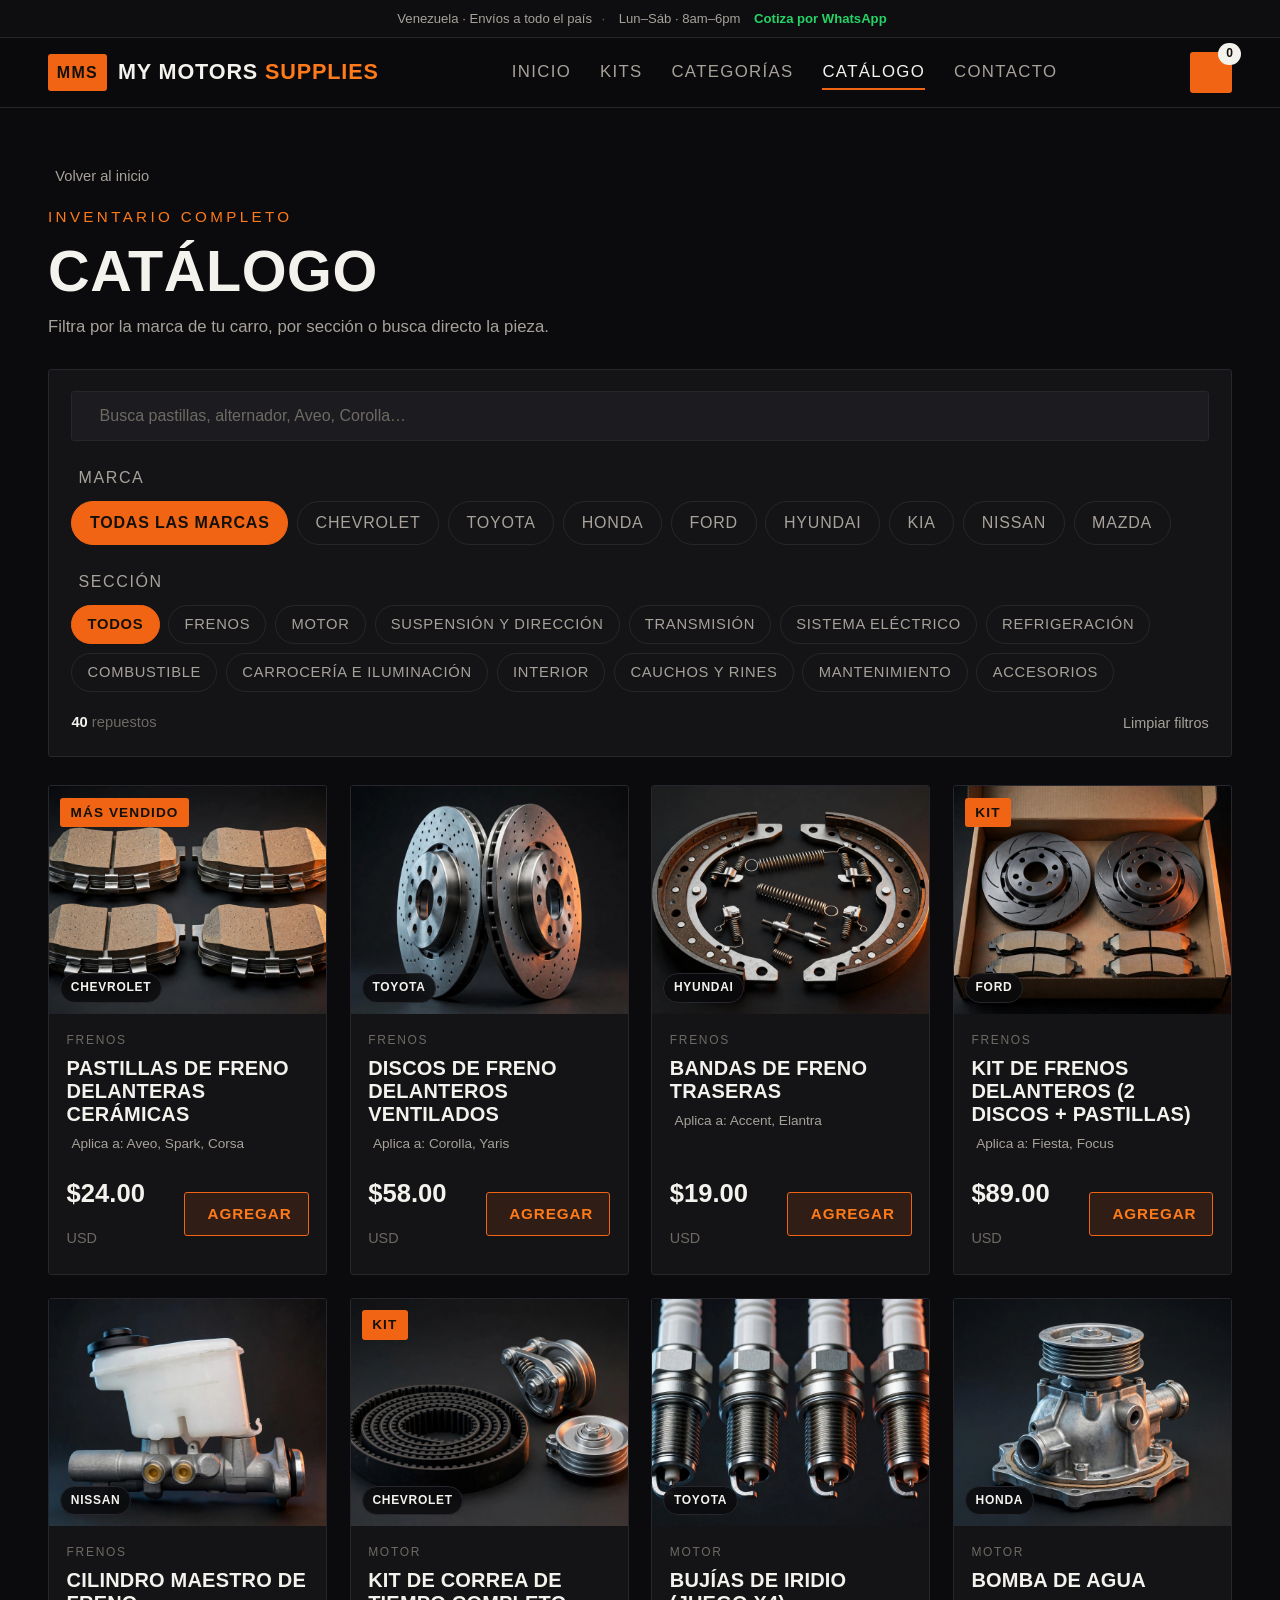
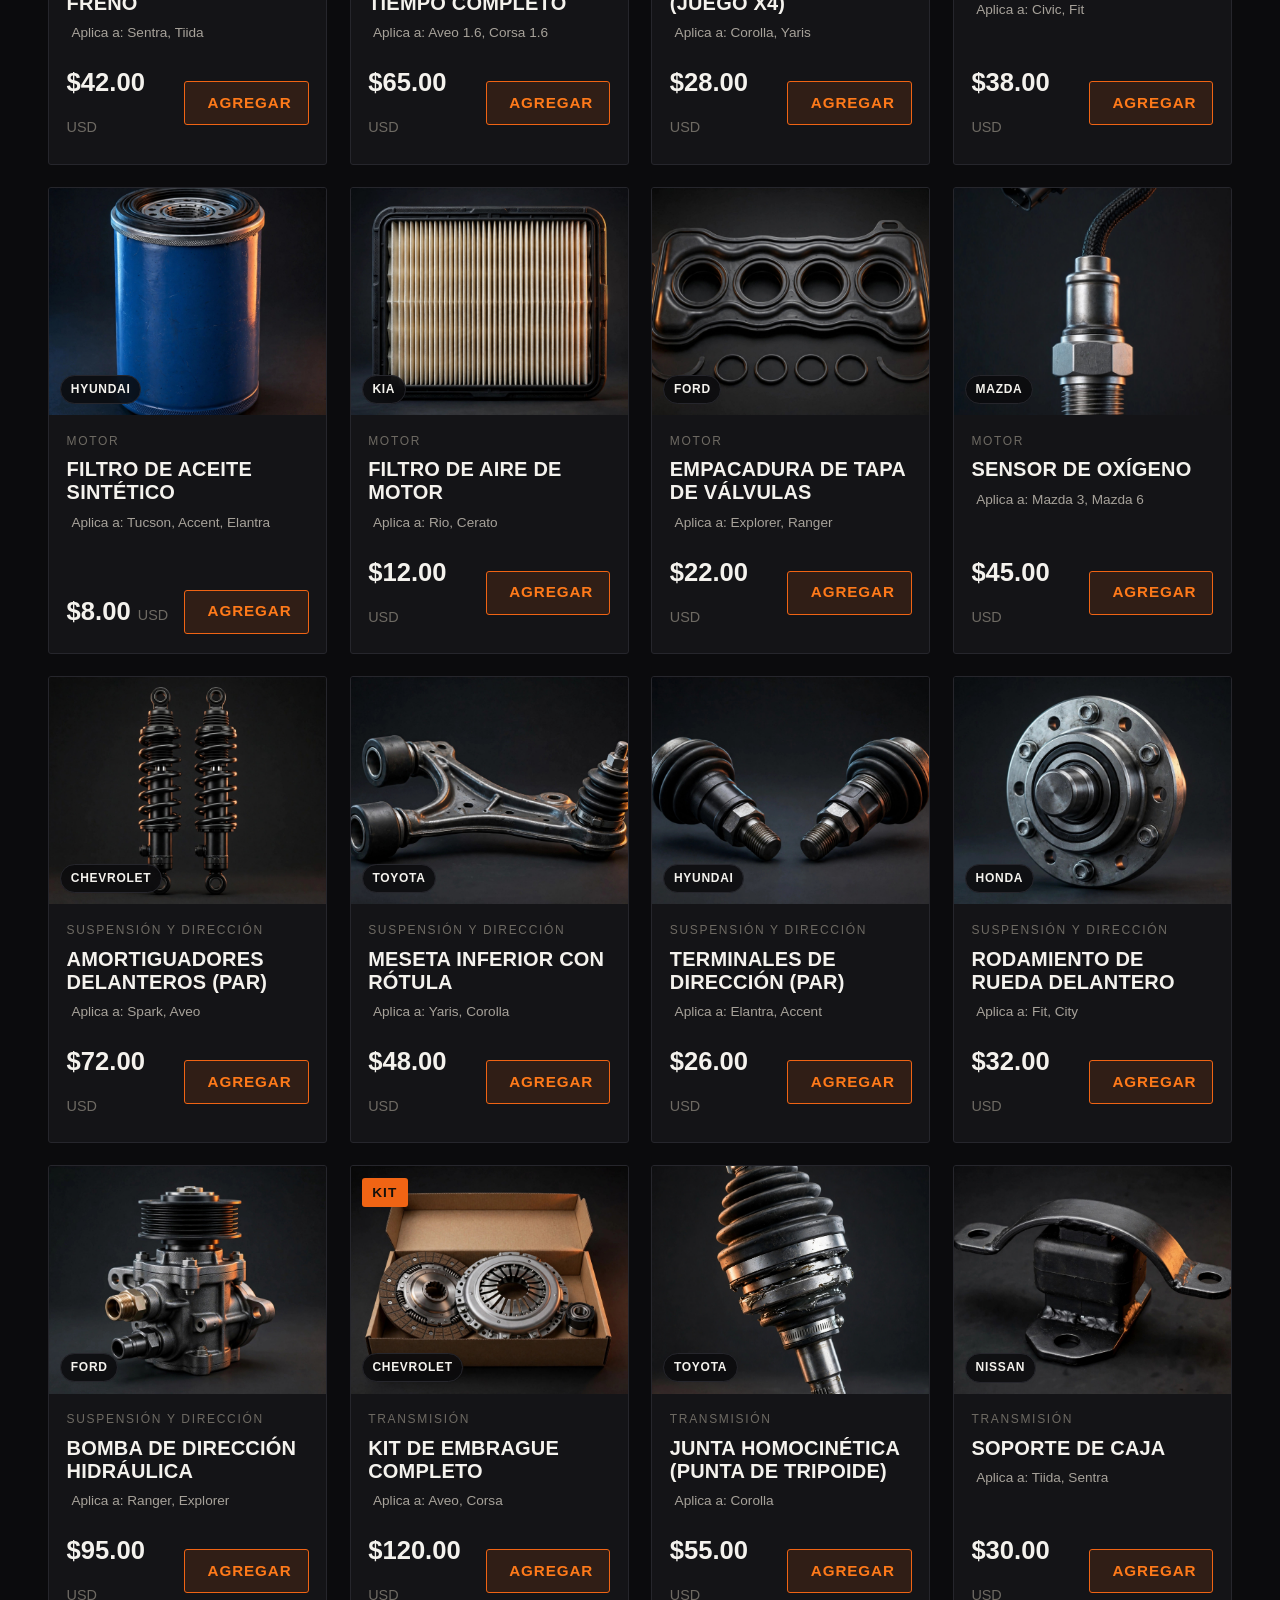
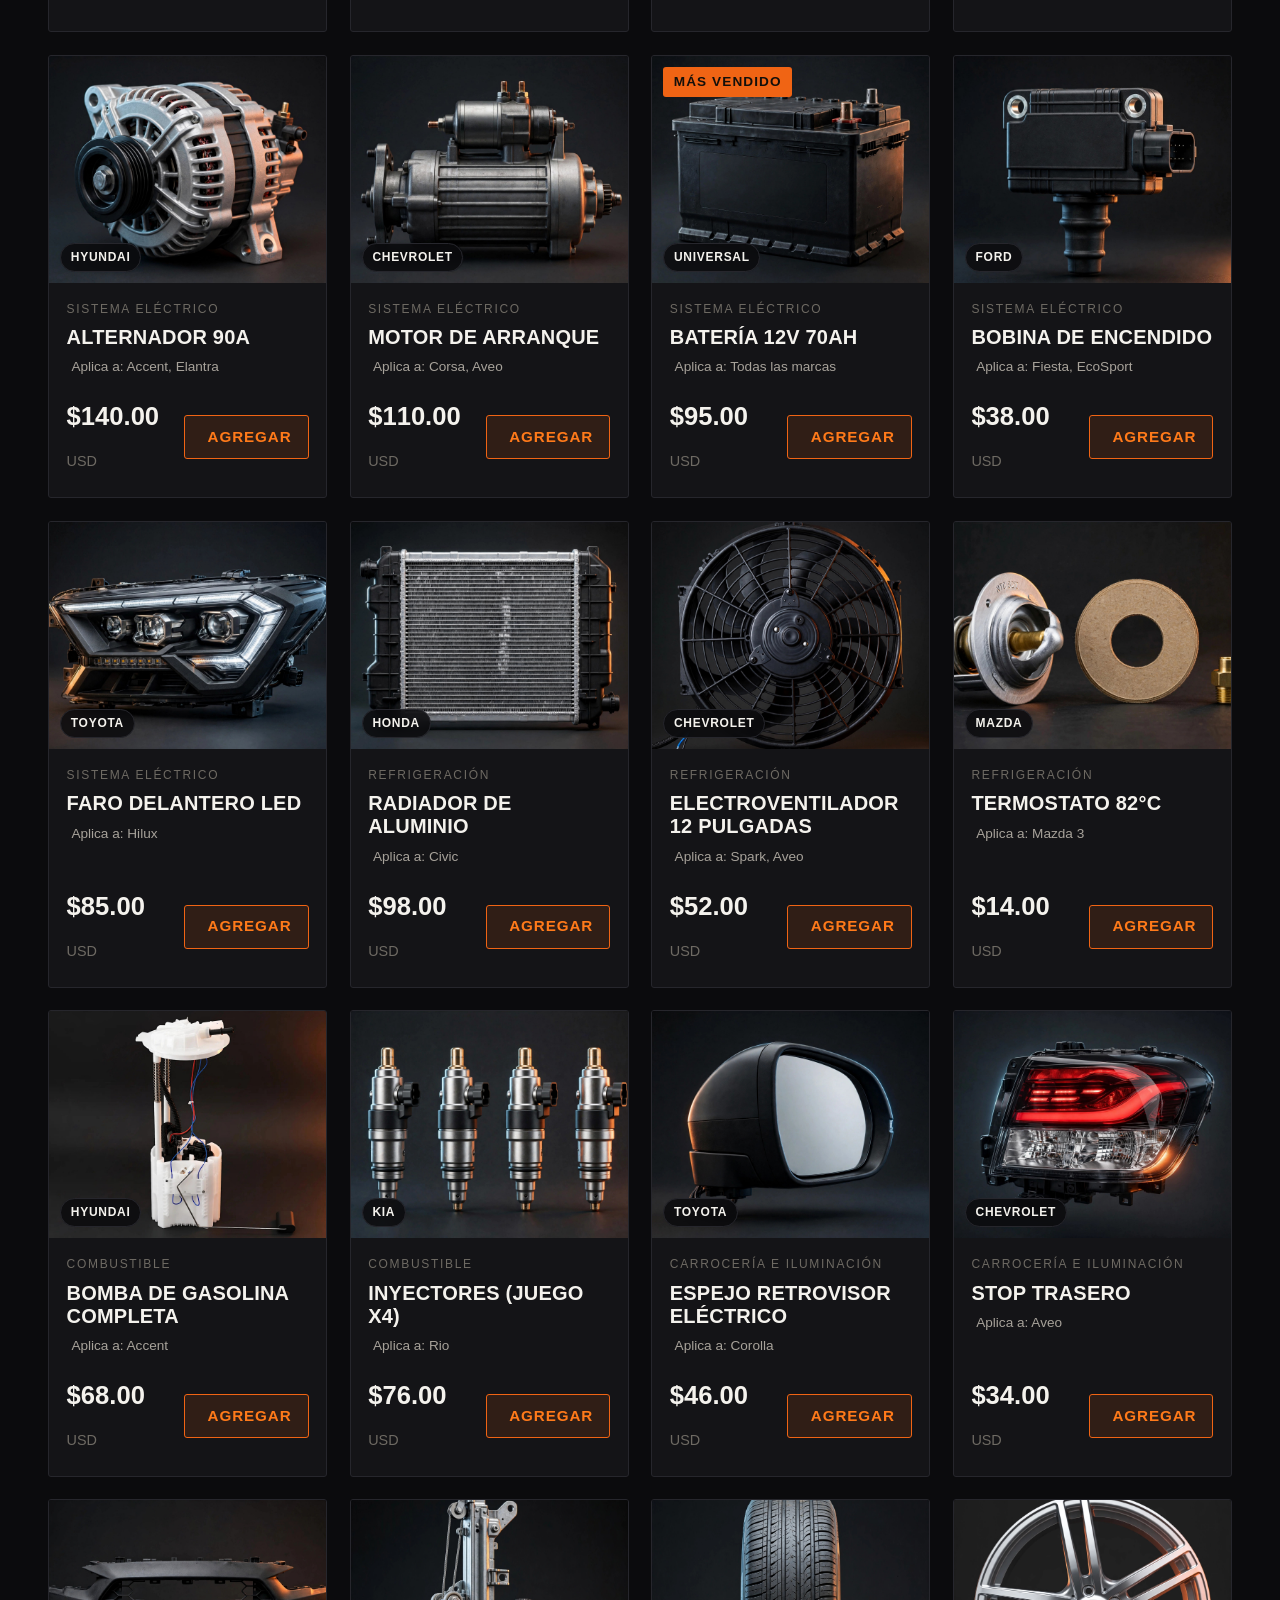
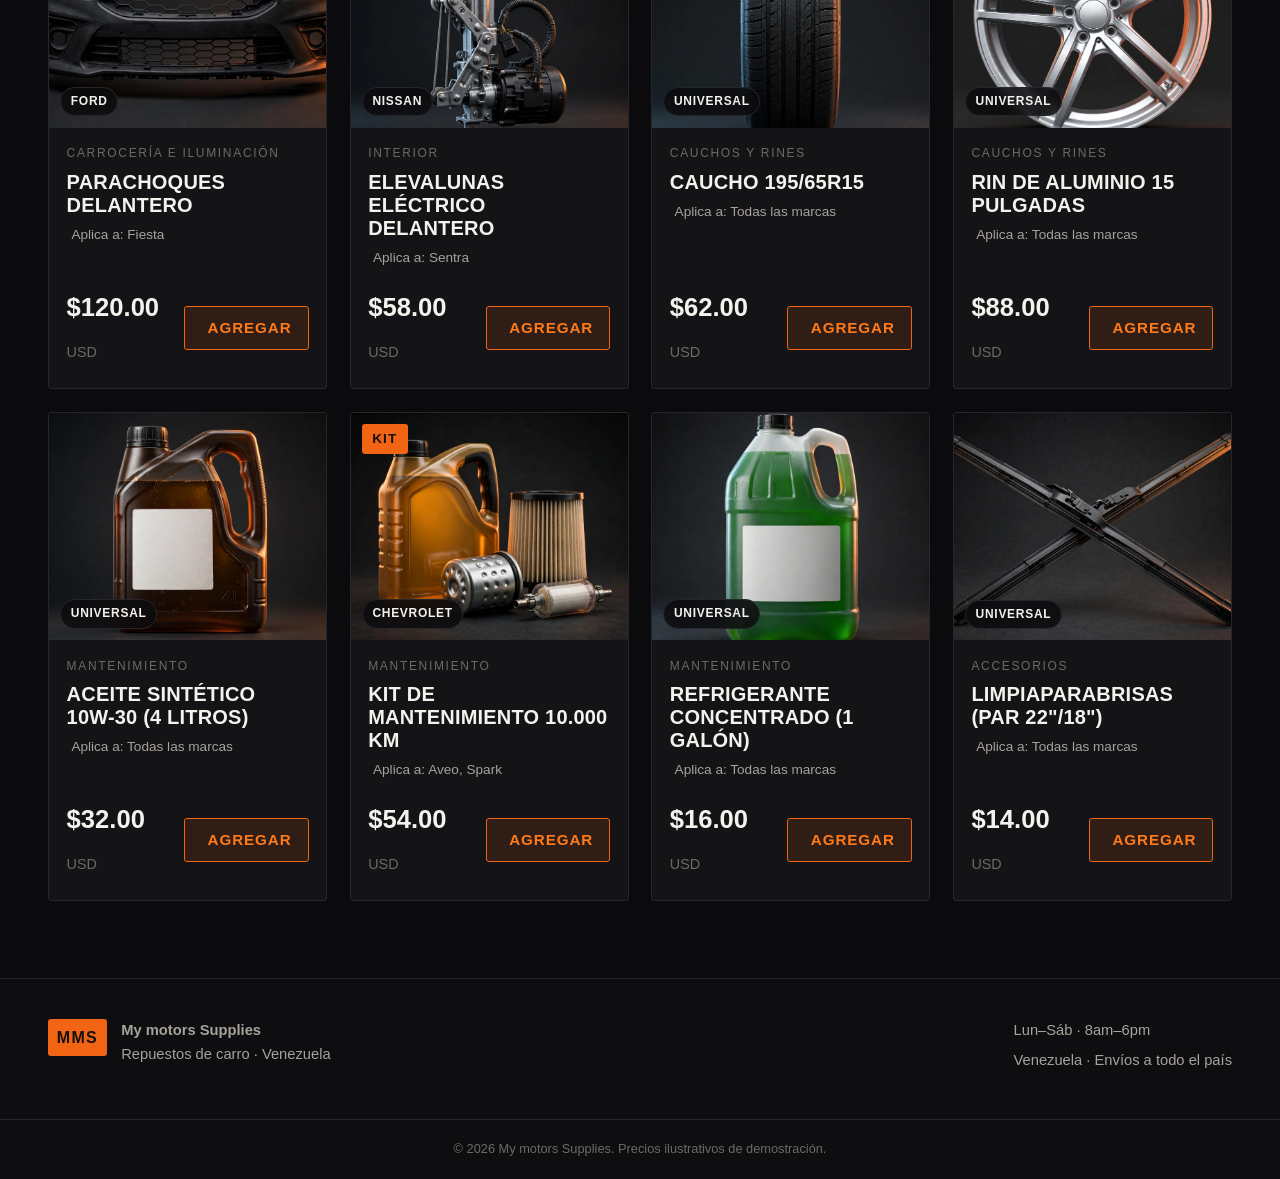
==== catalogo.html @ 3314d6e2 "My motors Supplies v3: homepage por secciones (kits, categorías, más vendidos) + página de catálogo " ====
<!DOCTYPE html>
<html lang="es">
<head>
<meta charset="UTF-8">
<meta name="viewport" content="width=device-width, initial-scale=1.0">
<title>Catálogo — My motors Supplies</title>
<meta name="description" content="Catálogo completo de repuestos de carro: filtra por marca, categoría o busca tu pieza.">
<link rel="preload" href="fonts/BarlowCondensed-SemiBold.woff2" as="font" type="font/woff2" crossorigin>
<link rel="preload" href="fonts/Barlow-Regular.woff2" as="font" type="font/woff2" crossorigin>
<link rel="stylesheet" href="css/styles.css">
<script src="https://unpkg.com/@phosphor-icons/web@2.1.1"></script>
</head>
<body data-page="catalog">

<div class="topbar">
  <span><i class="ph ph-map-pin"></i> <span data-config="location">Venezuela</span></span>
  <span class="topbar-sep">·</span>
  <span><i class="ph ph-clock"></i> <span data-config="hours">Lun–Sáb · 8am–6pm</span></span>
  <a class="topbar-wa" href="#" data-wa-link><i class="ph ph-whatsapp-logo"></i> Cotiza por WhatsApp</a>
</div>

<header class="header" id="header">
  <a class="logo" href="index.html">
    <span class="logo-mark">MMS</span>
    <span class="logo-text">My motors <em>Supplies</em></span>
  </a>
  <nav class="nav" id="nav">
    <a href="index.html">Inicio</a>
    <a href="index.html#kits">Kits</a>
    <a href="index.html#categorias">Categorías</a>
    <a href="catalogo.html" class="active">Catálogo</a>
    <a href="index.html#contacto">Contacto</a>
  </nav>
  <div class="header-actions">
    <button class="cart-btn" id="cartOpen" aria-label="Abrir carrito">
      <i class="ph ph-shopping-cart"></i><span class="cart-count" id="cartCount">0</span>
    </button>
    <button class="menu-btn" id="menuBtn" aria-label="Menú"><i class="ph ph-list"></i></button>
  </div>
</header>

<main>
  <section class="catalog-page">
    <div class="catalog-head">
      <a href="index.html" class="back-link"><i class="ph ph-arrow-left"></i> Volver al inicio</a>
      <p class="eyebrow">Inventario completo</p>
      <h1>Catálogo</h1>
      <p class="section-sub">Filtra por la marca de tu carro, por sección o busca directo la pieza.</p>
    </div>

    <div class="filter-bar">
      <div class="filter-search">
        <i class="ph ph-magnifying-glass"></i>
        <input type="search" id="searchInput" placeholder="Busca pastillas, alternador, Aveo, Corolla…" autocomplete="off" aria-label="Buscar en el catálogo">
      </div>
      <div class="filter-group">
        <span class="filter-label"><i class="ph ph-car"></i> Marca</span>
        <div class="chips" id="brandChips"></div>
      </div>
      <div class="filter-group">
        <span class="filter-label"><i class="ph ph-gear-six"></i> Sección</span>
        <div class="chips chips-soft" id="catChips"></div>
      </div>
      <div class="filter-row">
        <p class="result-count" id="resultCount"></p>
        <button class="link-btn" id="clearFilters"><i class="ph ph-x-circle"></i> Limpiar filtros</button>
      </div>
    </div>

    <div class="grid" id="grid"></div>
    <div class="empty" id="empty" hidden>
      <i class="ph ph-magnifying-glass"></i>
      <p>No encontramos repuestos con esos filtros.</p>
      <button class="btn btn-ghost" id="emptyReset">Limpiar filtros</button>
    </div>
  </section>
</main>

<footer class="footer">
  <div class="footer-inner">
    <div class="footer-brand">
      <span class="logo-mark">MMS</span>
      <p><strong>My motors Supplies</strong><br>Repuestos de carro · Venezuela</p>
    </div>
    <div class="footer-info">
      <p><i class="ph ph-clock"></i> <span data-config="hours"></span></p>
      <p><i class="ph ph-map-pin"></i> <span data-config="location"></span></p>
    </div>
  </div>
  <p class="footer-note">© 2026 My motors Supplies. Precios ilustrativos de demostración.</p>
</footer>

<!-- ══════════ MODAL PRODUCTO ══════════ -->
<div class="overlay" id="modalOverlay" hidden>
  <div class="modal" role="dialog" aria-modal="true">
    <button class="modal-close" id="modalClose" aria-label="Cerrar"><i class="ph ph-x"></i></button>
    <div class="modal-media"><img id="modalImg" src="" alt=""></div>
    <div class="modal-body">
      <p class="modal-brand" id="modalBrand"></p>
      <h3 id="modalName"></h3>
      <p class="modal-desc" id="modalDesc"></p>
      <div class="modal-includes" id="modalIncludes" hidden>
        <p class="includes-title">El kit incluye:</p>
        <ul id="modalIncludesList"></ul>
      </div>
      <dl class="specs">
        <div><dt>Aplica a</dt><dd id="modalFits"></dd></div>
        <div><dt>Referencia</dt><dd id="modalOem"></dd></div>
        <div><dt>Categoría</dt><dd id="modalCat"></dd></div>
      </dl>
      <div class="modal-foot">
        <p class="modal-price" id="modalPrice"></p>
        <div class="qty"><button id="qtyMinus" aria-label="Menos"><i class="ph ph-minus"></i></button><span id="qtyVal">1</span><button id="qtyPlus" aria-label="Más"><i class="ph ph-plus"></i></button></div>
      </div>
      <div class="modal-actions">
        <button class="btn btn-primary" id="modalAdd"><i class="ph ph-shopping-cart"></i> Agregar al carrito</button>
        <a class="btn btn-ghost" href="#" id="modalWa"><i class="ph ph-whatsapp-logo"></i> Preguntar</a>
      </div>
    </div>
  </div>
</div>

<!-- ══════════ CARRITO ══════════ -->
<div class="overlay" id="cartOverlay" hidden>
  <aside class="cart" aria-label="Carrito de compras">
    <div class="cart-head">
      <h3><i class="ph ph-shopping-cart"></i> Tu pedido <span id="cartHeadCount"></span></h3>
      <button id="cartClose" aria-label="Cerrar carrito"><i class="ph ph-x"></i></button>
    </div>
    <div class="cart-items" id="cartItems"></div>
    <div class="cart-foot">
      <div class="cart-total"><span>Total estimado</span><strong id="cartTotal">$0.00</strong></div>
      <button class="btn btn-primary btn-block" id="checkoutBtn"><i class="ph ph-whatsapp-logo"></i> Enviar pedido por WhatsApp</button>
      <button class="btn btn-ghost btn-block" id="clearCart">Vaciar carrito</button>
      <p class="cart-note">El pedido llega armado a nuestro WhatsApp. Confirmamos disponibilidad y envío por ahí.</p>
    </div>
  </aside>
</div>

<script src="js/data.js"></script>
<script src="js/common.js"></script>
<script src="js/catalog.js"></script>
</body>
</html>
---- css/styles.css ----
/* My motors Supplies — repuestos de carro.
   Dark zinc + naranja quemado. Radio 3px en superficies; pill solo en chips y badge del carrito.
   Movimiento moderado: reveals, marquee de marcas, contadores, hovers con vida. */

@font-face {
  font-family: "Barlow Condensed";
  src: url("../fonts/BarlowCondensed-SemiBold.woff2") format("woff2");
  font-weight: 600; font-style: normal; font-display: swap;
}
@font-face {
  font-family: "Barlow";
  src: url("../fonts/Barlow-Regular.woff2") format("woff2");
  font-weight: 400; font-style: normal; font-display: swap;
}
@font-face {
  font-family: "Barlow";
  src: url("../fonts/Barlow-Medium.woff2") format("woff2");
  font-weight: 500; font-style: normal; font-display: swap;
}
@font-face {
  font-family: "Barlow";
  src: url("../fonts/Barlow-SemiBold.woff2") format("woff2");
  font-weight: 600; font-style: normal; font-display: swap;
}

:root {
  --bg: #0b0b0d;
  --surface: #141417;
  --surface-2: #1b1b20;
  --line: #26262c;
  --text: #f4f2ed;
  --muted: #a7a29a;
  --faint: #6e6a63;
  --accent: #f06414;
  --accent-hot: #ff7a1a;
  --accent-dim: rgba(240, 100, 20, 0.12);
  --wa: #25d366;
  --radius: 3px;
  --font-d: "Barlow Condensed", "Arial Narrow", sans-serif;
  --font-b: "Barlow", "Segoe UI", sans-serif;
  --ease: cubic-bezier(0.22, 0.9, 0.28, 1);
}

* { margin: 0; padding: 0; box-sizing: border-box; }
html { scroll-behavior: smooth; }
body {
  background: var(--bg); color: var(--text);
  font-family: var(--font-b); font-size: 16px; line-height: 1.6;
  -webkit-font-smoothing: antialiased; overflow-x: hidden;
}
img { display: block; max-width: 100%; }
a { color: inherit; text-decoration: none; }
button { font: inherit; color: inherit; background: none; border: 0; cursor: pointer; }
[hidden] { display: none !important; }

h1, h2, h3, .logo-text { font-family: var(--font-d); font-weight: 600; letter-spacing: 0.01em; line-height: 1.05; }
h2 { font-size: clamp(2rem, 4.5vw, 3rem); text-transform: uppercase; }
.eyebrow {
  font-family: var(--font-d); font-size: 0.95rem; letter-spacing: 0.22em;
  text-transform: uppercase; color: var(--accent-hot); margin-bottom: 0.75rem;
}
.section-head { max-width: 720px; margin-bottom: 2.5rem; }
.section-sub { color: var(--muted); margin-top: 0.75rem; font-size: 1.05rem; }

/* ── Reveal on scroll ── */
.reveal { opacity: 0; transform: translateY(22px); transition: opacity 0.7s var(--ease), transform 0.7s var(--ease); }
.reveal.in { opacity: 1; transform: none; }

/* ── Botones ── */
.btn {
  display: inline-flex; align-items: center; gap: 0.55rem;
  font-family: var(--font-d); font-size: 1.05rem; letter-spacing: 0.06em; text-transform: uppercase;
  padding: 0.85rem 1.6rem; border-radius: var(--radius);
  transition: background 0.4s, color 0.4s, border-color 0.4s, transform 0.25s var(--ease);
}
.btn:active { transform: scale(0.97); }
.btn-primary { background: var(--accent); color: #14100b; font-weight: 600; }
.btn-primary:hover { background: var(--accent-hot); }
.btn-ghost { border: 1px solid var(--line); color: var(--text); background: transparent; }
.btn-ghost:hover { border-color: var(--accent); color: var(--accent-hot); background: var(--accent-dim); }
.btn-lg { padding: 1.05rem 2.2rem; font-size: 1.2rem; }
.btn-block { width: 100%; justify-content: center; }
.btn i { font-size: 1.2em; }

/* ── Topbar ── */
.topbar {
  display: flex; align-items: center; justify-content: center; gap: 0.6rem;
  font-size: 0.82rem; color: var(--muted); padding: 0.5rem 1rem;
  border-bottom: 1px solid var(--line); background: #0e0e10;
  flex-wrap: wrap;
}
.topbar i { color: var(--accent-hot); margin-right: 0.25rem; }
.topbar-sep { color: var(--faint); }
.topbar-wa { color: var(--wa); font-weight: 600; display: inline-flex; align-items: center; }
.topbar-wa:hover { text-decoration: underline; }

/* ── Header ── */
.header {
  position: sticky; top: 0; z-index: 50;
  display: flex; align-items: center; justify-content: space-between; gap: 1rem;
  padding: 0.85rem clamp(1rem, 4vw, 3rem);
  background: rgba(11, 11, 13, 0.88);
  -webkit-backdrop-filter: blur(12px); backdrop-filter: blur(12px);
  border-bottom: 1px solid var(--line);
  transition: box-shadow 0.3s;
}
.header.scrolled { box-shadow: 0 8px 30px rgba(0, 0, 0, 0.45); }
.logo { display: flex; align-items: center; gap: 0.7rem; }
.logo-mark {
  font-family: var(--font-d); font-weight: 600; font-size: 1rem; letter-spacing: 0.08em;
  background: var(--accent); color: #14100b; padding: 0.35rem 0.55rem; border-radius: var(--radius);
}
.logo-text { font-size: 1.35rem; text-transform: uppercase; letter-spacing: 0.04em; }
.logo-text em { font-style: normal; color: var(--accent-hot); }
.nav { display: flex; gap: 1.8rem; }
.nav a {
  font-family: var(--font-d); font-size: 1.05rem; letter-spacing: 0.08em; text-transform: uppercase;
  color: var(--muted); position: relative; padding: 0.25rem 0;
  transition: color 0.3s;
}
.nav a::after {
  content: ""; position: absolute; left: 0; bottom: 0; height: 2px; width: 0;
  background: var(--accent); transition: width 0.35s var(--ease);
}
.nav a:hover { color: var(--text); }
.nav a:hover::after { width: 100%; }
.header-actions { display: flex; align-items: center; gap: 0.5rem; }
.search-toggle, .menu-btn {
  display: inline-flex; align-items: center; justify-content: center;
  width: 2.6rem; height: 2.6rem; border-radius: var(--radius);
  border: 1px solid var(--line); font-size: 1.25rem; color: var(--muted);
  transition: border-color 0.3s, color 0.3s;
}
.search-toggle:hover, .menu-btn:hover { border-color: var(--accent); color: var(--accent-hot); }
.menu-btn { display: none; }
.cart-btn {
  position: relative; display: inline-flex; align-items: center; justify-content: center;
  width: 2.6rem; height: 2.6rem; border-radius: var(--radius);
  background: var(--accent); color: #14100b; font-size: 1.3rem;
  transition: background 0.3s, transform 0.25s var(--ease);
}
.cart-btn:hover { background: var(--accent-hot); }
.cart-btn:active { transform: scale(0.93); }
.cart-count {
  position: absolute; top: -0.55rem; right: -0.55rem;
  min-width: 1.4rem; height: 1.4rem; padding: 0 0.3rem;
  background: var(--text); color: #14100b; border-radius: 999px;
  font-size: 0.75rem; font-weight: 600; display: flex; align-items: center; justify-content: center;
  transition: transform 0.25s var(--ease);
}
.cart-count.pop { transform: scale(1.45); }

/* ── Search bar ── */
.search-bar {
  display: flex; align-items: center; gap: 0.7rem;
  padding: 0.8rem clamp(1rem, 4vw, 3rem);
  background: var(--surface); border-bottom: 1px solid var(--line);
  animation: slideDown 0.3s var(--ease);
}
@keyframes slideDown { from { opacity: 0; transform: translateY(-8px); } to { opacity: 1; transform: none; } }
.search-bar > i { font-size: 1.3rem; color: var(--faint); }
.search-bar input {
  flex: 1; background: transparent; border: 0; outline: 0; color: var(--text);
  font: inherit; font-size: 1.05rem;
}
.search-bar input::placeholder { color: var(--faint); }
.search-bar button { font-size: 1.3rem; color: var(--muted); display: inline-flex; }
.search-bar button:hover { color: var(--text); }

/* ── Hero ── */
.hero { position: relative; overflow: hidden; border-bottom: 1px solid var(--line); }
.hero::before {
  content: ""; position: absolute; inset: 0;
  background: radial-gradient(900px 420px at 12% 8%, rgba(240, 100, 20, 0.09), transparent 60%);
  pointer-events: none;
}
.hero-inner {
  position: relative; z-index: 1;
  display: grid; grid-template-columns: 1.05fr 0.95fr; gap: clamp(2rem, 5vw, 4.5rem);
  align-items: center; max-width: 1280px; margin: 0 auto;
  padding: clamp(3rem, 7vw, 5.5rem) clamp(1rem, 4vw, 3rem) clamp(2.5rem, 5vw, 4rem);
}
.hero h1 { font-size: clamp(2.6rem, 6vw, 4.6rem); text-transform: uppercase; }
.hero h1 em { font-style: normal; color: var(--accent-hot); }
.hero-sub { color: var(--muted); font-size: 1.1rem; margin: 1.25rem 0 1.75rem; max-width: 34rem; }
.hero-ctas { display: flex; gap: 0.9rem; flex-wrap: wrap; }
.hero-stats { display: flex; gap: 2.5rem; margin-top: 2.5rem; }
.stat strong {
  display: block; font-family: var(--font-d); font-size: 2.4rem; font-weight: 600;
  color: var(--text); line-height: 1;
}
.stat strong::after { content: "+"; color: var(--accent-hot); }
.stat span { font-size: 0.85rem; color: var(--muted); text-transform: uppercase; letter-spacing: 0.12em; }

.hero-anim { opacity: 0; transform: translateY(26px); animation: heroIn 0.9s var(--ease) forwards; }
.hero-anim:nth-child(1) { animation-delay: 0.05s; }
.hero-anim:nth-child(2) { animation-delay: 0.15s; }
.hero-anim:nth-child(3) { animation-delay: 0.25s; }
.hero-anim:nth-child(4) { animation-delay: 0.35s; }
.hero-anim:nth-child(5) { animation-delay: 0.45s; }
.hero-media.hero-anim { animation-delay: 0.3s; }
@keyframes heroIn { to { opacity: 1; transform: none; } }

.hero-media { position: relative; }
.hero-media img {
  width: 100%; aspect-ratio: 4 / 3.4; object-fit: cover; border-radius: var(--radius);
  border: 1px solid var(--line);
  animation: heroFloat 7s ease-in-out infinite;
}
@keyframes heroFloat { 0%, 100% { transform: translateY(0); } 50% { transform: translateY(-10px); } }
.hero-card {
  position: absolute; display: flex; align-items: center; gap: 0.7rem;
  background: rgba(20, 20, 23, 0.92); -webkit-backdrop-filter: blur(8px); backdrop-filter: blur(8px);
  border: 1px solid var(--line); border-radius: var(--radius);
  padding: 0.7rem 1rem;
  animation: cardFloat 6s ease-in-out infinite;
}
.hero-card i { font-size: 1.6rem; color: var(--accent-hot); }
.hero-card strong { display: block; font-size: 0.92rem; line-height: 1.25; }
.hero-card span { font-size: 0.78rem; color: var(--muted); }
.hero-card-a { left: -1.2rem; bottom: 2.2rem; }
.hero-card-b { right: -1.2rem; top: 2rem; animation-delay: 3s; }
@keyframes cardFloat { 0%, 100% { transform: translateY(0); } 50% { transform: translateY(-8px); } }

/* ── Marquee ── */
.marquee {
  position: relative; z-index: 1; overflow: hidden;
  border-top: 1px solid var(--line); background: #0e0e10;
  -webkit-mask-image: linear-gradient(90deg, transparent, #000 8%, #000 92%, transparent);
  mask-image: linear-gradient(90deg, transparent, #000 8%, #000 92%, transparent);
}
.marquee-track {
  display: inline-flex; gap: 3.5rem; padding: 0.9rem 0; white-space: nowrap;
  animation: marquee 28s linear infinite; will-change: transform;
}
.marquee:hover .marquee-track { animation-play-state: paused; }
.marquee-track span {
  font-family: var(--font-d); font-size: 1.25rem; letter-spacing: 0.28em;
  text-transform: uppercase; color: var(--faint);
  display: inline-flex; align-items: center; gap: 3.5rem;
}
.marquee-track span::after { content: "◆"; color: var(--accent); font-size: 0.7em; }
@keyframes marquee { to { transform: translateX(-50%); } }

/* ── Trust ── */
.trust { border-bottom: 1px solid var(--line); }
.trust-grid {
  max-width: 1280px; margin: 0 auto; padding: 2rem clamp(1rem, 4vw, 3rem);
  display: grid; grid-template-columns: repeat(4, 1fr); gap: 1.5rem;
}
.trust-item { display: flex; gap: 0.9rem; align-items: flex-start; }
.trust-item i {
  font-size: 1.9rem; color: var(--accent-hot); flex-shrink: 0;
  transition: transform 0.35s var(--ease);
}
.trust-item:hover i { transform: translateY(-4px) scale(1.08); }
.trust-item strong { display: block; font-size: 0.98rem; }
.trust-item span { font-size: 0.85rem; color: var(--muted); line-height: 1.5; }

/* ── Catálogo ── */
.catalog { max-width: 1280px; margin: 0 auto; padding: clamp(3rem, 6vw, 5rem) clamp(1rem, 4vw, 3rem); }
.filters { display: grid; gap: 1.4rem; margin-bottom: 1.2rem; }
.filter-label {
  display: inline-flex; align-items: center; gap: 0.45rem;
  font-family: var(--font-d); font-size: 1rem; letter-spacing: 0.1em; text-transform: uppercase;
  color: var(--muted); margin-bottom: 0.65rem;
}
.filter-label i { color: var(--accent-hot); }
.chips { display: flex; flex-wrap: wrap; gap: 0.55rem; }
.chip {
  font-family: var(--font-d); font-size: 1rem; letter-spacing: 0.05em; text-transform: uppercase;
  padding: 0.5rem 1.1rem; border-radius: 999px;
  border: 1px solid var(--line); color: var(--muted); background: var(--surface);
  transition: all 0.3s var(--ease);
}
.chip:hover { border-color: var(--accent); color: var(--text); transform: translateY(-2px); }
.chip.active { background: var(--accent); border-color: var(--accent); color: #14100b; font-weight: 600; }
.chips-soft .chip { font-size: 0.92rem; padding: 0.42rem 0.95rem; }
.result-count { color: var(--faint); font-size: 0.92rem; margin-bottom: 1.5rem; }
.result-count strong { color: var(--text); }

.grid {
  display: grid; grid-template-columns: repeat(auto-fill, minmax(255px, 1fr));
  gap: 1.4rem;
}
.grid.fading { opacity: 0.25; }
.grid { transition: opacity 0.25s; }

.card {
  background: var(--surface); border: 1px solid var(--line); border-radius: var(--radius);
  overflow: hidden; display: flex; flex-direction: column;
  transition: transform 0.35s var(--ease), border-color 0.35s, box-shadow 0.35s;
  animation: cardIn 0.5s var(--ease) backwards;
}
@keyframes cardIn { from { opacity: 0; transform: translateY(16px) scale(0.98); } }
.card:hover { transform: translateY(-6px); border-color: #3a3a42; box-shadow: 0 18px 40px rgba(0, 0, 0, 0.45); }
.card-media { position: relative; overflow: hidden; aspect-ratio: 1 / 0.82; background: #101013; cursor: pointer; }
.card-media img { width: 100%; height: 100%; object-fit: cover; transition: transform 0.6s var(--ease); }
.card:hover .card-media img { transform: scale(1.06); }
.card-badge {
  position: absolute; top: 0.7rem; left: 0.7rem;
  font-family: var(--font-d); font-size: 0.85rem; letter-spacing: 0.08em; text-transform: uppercase;
  background: var(--accent); color: #14100b; font-weight: 600;
  padding: 0.25rem 0.65rem; border-radius: var(--radius);
}
.card-brand {
  position: absolute; bottom: 0.7rem; left: 0.7rem;
  font-size: 0.75rem; font-weight: 600; letter-spacing: 0.06em; text-transform: uppercase;
  background: rgba(11, 11, 13, 0.85); -webkit-backdrop-filter: blur(6px); backdrop-filter: blur(6px);
  border: 1px solid var(--line); padding: 0.25rem 0.6rem; border-radius: 999px; color: var(--text);
}
.card-body { padding: 1.05rem 1.1rem 1.2rem; display: flex; flex-direction: column; gap: 0.45rem; flex: 1; }
.card-cat { font-size: 0.75rem; letter-spacing: 0.14em; text-transform: uppercase; color: var(--faint); }
.card h3 { font-size: 1.25rem; text-transform: uppercase; line-height: 1.15; cursor: pointer; transition: color 0.3s; }
.card h3:hover { color: var(--accent-hot); }
.card-fits { font-size: 0.85rem; color: var(--muted); }
.card-fits i { color: var(--accent-hot); margin-right: 0.3rem; }
.card-foot { margin-top: auto; padding-top: 0.7rem; display: flex; align-items: center; justify-content: space-between; gap: 0.7rem; }
.price { font-family: var(--font-d); font-size: 1.6rem; font-weight: 600; color: var(--text); }
.price small { font-size: 0.9rem; color: var(--faint); font-family: var(--font-b); font-weight: 400; }
.add-btn {
  display: inline-flex; align-items: center; gap: 0.4rem;
  font-family: var(--font-d); font-size: 0.95rem; letter-spacing: 0.06em; text-transform: uppercase;
  background: var(--accent-dim); border: 1px solid var(--accent); color: var(--accent-hot);
  padding: 0.55rem 1rem; border-radius: var(--radius); font-weight: 600;
  transition: background 0.3s, color 0.3s, transform 0.2s var(--ease);
}
.add-btn:hover { background: var(--accent); color: #14100b; }
.add-btn:active { transform: scale(0.95); }

.empty { text-align: center; padding: 4rem 1rem; color: var(--muted); }
.empty i { font-size: 3rem; color: var(--faint); margin-bottom: 1rem; }
.empty p { margin-bottom: 1.5rem; font-size: 1.1rem; }

/* ── Why / confianza ── */
.why { border-top: 1px solid var(--line); background: #0e0e10; }
.why .section-head, .why-grid, .steps { max-width: 1280px; margin-left: auto; margin-right: auto; padding-left: clamp(1rem, 4vw, 3rem); padding-right: clamp(1rem, 4vw, 3rem); }
.why .section-head { padding-top: clamp(3rem, 6vw, 5rem); }
.why-grid { display: grid; grid-template-columns: repeat(4, 1fr); gap: 1.4rem; margin-bottom: 3rem; }
.why-card {
  background: var(--surface); border: 1px solid var(--line); border-radius: var(--radius);
  padding: 1.8rem 1.5rem; transition: transform 0.35s var(--ease), border-color 0.35s;
}
.why-card:hover { transform: translateY(-6px); border-color: var(--accent); }
.why-card i { font-size: 2.2rem; color: var(--accent-hot); margin-bottom: 1rem; display: block; }
.why-card h3 { font-size: 1.35rem; text-transform: uppercase; margin-bottom: 0.6rem; }
.why-card p { font-size: 0.93rem; color: var(--muted); }
.steps {
  padding-bottom: clamp(3rem, 6vw, 5rem);
  background: var(--surface); border: 1px solid var(--line); border-radius: var(--radius);
  max-width: 1220px; padding: 2.2rem clamp(1.2rem, 3vw, 2.5rem); margin-bottom: clamp(3rem, 6vw, 5rem);
}
.steps h3 { font-size: 1.5rem; text-transform: uppercase; margin-bottom: 1.2rem; }
.steps ol { list-style: none; display: grid; grid-template-columns: repeat(3, 1fr); gap: 1.2rem; }
.steps li { color: var(--muted); font-size: 1rem; border-left: 2px solid var(--accent); padding-left: 1rem; }
.steps li strong { color: var(--accent-hot); font-family: var(--font-d); font-size: 1.3rem; margin-right: 0.4rem; }

/* ── Contacto ── */
.contact { max-width: 1280px; margin: 0 auto; padding: clamp(3rem, 6vw, 5rem) clamp(1rem, 4vw, 3rem); text-align: left; }
.contact-inner {
  display: flex; align-items: center; justify-content: space-between; gap: 2rem; flex-wrap: wrap;
  background: linear-gradient(120deg, var(--surface) 60%, var(--accent-dim));
  border: 1px solid var(--line); border-radius: var(--radius);
  padding: clamp(1.8rem, 4vw, 3rem); margin-bottom: 1.2rem;
}
.disclaimer { font-size: 0.82rem; color: var(--faint); }

/* ── Footer ── */
.footer { border-top: 1px solid var(--line); background: #0e0e10; }
.footer-inner {
  max-width: 1280px; margin: 0 auto; padding: 2.5rem clamp(1rem, 4vw, 3rem);
  display: flex; justify-content: space-between; gap: 2rem; flex-wrap: wrap; align-items: flex-start;
}
.footer-brand { display: flex; gap: 0.9rem; align-items: flex-start; }
.footer-brand p { font-size: 0.92rem; color: var(--muted); }
.footer-info p { font-size: 0.92rem; color: var(--muted); margin-bottom: 0.4rem; }
.footer-info i { color: var(--accent-hot); margin-right: 0.4rem; }
.footer-note { text-align: center; font-size: 0.8rem; color: var(--faint); padding: 1.2rem; border-top: 1px solid var(--line); }

/* ── Overlay / modal / carrito ── */
.overlay {
  position: fixed; inset: 0; z-index: 100;
  background: rgba(5, 5, 7, 0.72);
  -webkit-backdrop-filter: blur(6px); backdrop-filter: blur(6px);
  display: flex; align-items: center; justify-content: center; padding: 1rem;
  animation: fadeIn 0.3s var(--ease);
}
@keyframes fadeIn { from { opacity: 0; } }
.overlay.closing { animation: fadeOut 0.25s var(--ease) forwards; }
@keyframes fadeOut { to { opacity: 0; } }

.modal {
  background: var(--surface); border: 1px solid var(--line); border-radius: var(--radius);
  max-width: 880px; width: 100%; max-height: 92vh; overflow: auto;
  display: grid; grid-template-columns: 1fr 1fr; position: relative;
  animation: modalIn 0.4s var(--ease);
}
@keyframes modalIn { from { opacity: 0; transform: translateY(24px) scale(0.98); } }
.modal-close {
  position: absolute; top: 0.8rem; right: 0.8rem; z-index: 2;
  width: 2.4rem; height: 2.4rem; border-radius: var(--radius);
  background: rgba(11, 11, 13, 0.8); border: 1px solid var(--line);
  font-size: 1.2rem; display: inline-flex; align-items: center; justify-content: center;
  transition: border-color 0.3s, color 0.3s;
}
.modal-close:hover { border-color: var(--accent); color: var(--accent-hot); }
.modal-media { background: #101013; min-height: 320px; }
.modal-media img { width: 100%; height: 100%; object-fit: cover; }
.modal-body { padding: 2rem 1.8rem; display: flex; flex-direction: column; gap: 0.9rem; }
.modal-brand {
  font-family: var(--font-d); font-size: 0.95rem; letter-spacing: 0.2em;
  text-transform: uppercase; color: var(--accent-hot);
}
.modal-body h3 { font-size: 1.9rem; text-transform: uppercase; line-height: 1.1; }
.modal-desc { color: var(--muted); font-size: 0.98rem; }
.specs { display: grid; gap: 0.55rem; border-top: 1px solid var(--line); border-bottom: 1px solid var(--line); padding: 1rem 0; }
.specs > div { display: grid; grid-template-columns: 110px 1fr; gap: 0.8rem; font-size: 0.9rem; }
.specs dt { color: var(--faint); text-transform: uppercase; font-size: 0.78rem; letter-spacing: 0.1em; padding-top: 0.15rem; }
.specs dd { color: var(--text); }
.modal-foot { display: flex; align-items: center; justify-content: space-between; gap: 1rem; }
.modal-price { font-family: var(--font-d); font-size: 2.2rem; font-weight: 600; }
.qty { display: inline-flex; align-items: center; border: 1px solid var(--line); border-radius: var(--radius); overflow: hidden; }
.qty button { width: 2.4rem; height: 2.4rem; display: inline-flex; align-items: center; justify-content: center; font-size: 1rem; color: var(--muted); transition: background 0.25s, color 0.25s; }
.qty button:hover { background: var(--surface-2); color: var(--text); }
.qty span { min-width: 2.2rem; text-align: center; font-weight: 600; }
.modal-actions { display: flex; gap: 0.7rem; flex-wrap: wrap; }
.modal-actions .btn { flex: 1; justify-content: center; white-space: nowrap; }

.cart {
  position: fixed; top: 0; right: 0; height: 100dvh; width: min(430px, 100vw);
  background: var(--surface); border-left: 1px solid var(--line);
  display: flex; flex-direction: column;
  animation: cartIn 0.4s var(--ease);
}
@keyframes cartIn { from { transform: translateX(60px); opacity: 0; } }
.cart-head {
  display: flex; align-items: center; justify-content: space-between;
  padding: 1.2rem 1.4rem; border-bottom: 1px solid var(--line);
}
.cart-head h3 { font-size: 1.4rem; text-transform: uppercase; display: flex; align-items: center; gap: 0.6rem; }
.cart-head h3 i { color: var(--accent-hot); }
.cart-head h3 span { color: var(--faint); font-size: 1.1rem; }
.cart-head button { font-size: 1.4rem; color: var(--muted); display: inline-flex; }
.cart-head button:hover { color: var(--text); }
.cart-items { flex: 1; overflow-y: auto; padding: 1rem 1.4rem; display: flex; flex-direction: column; gap: 1rem; }
.cart-empty { text-align: center; color: var(--faint); padding: 3rem 1rem; }
.cart-empty i { font-size: 3rem; margin-bottom: 0.8rem; display: block; }
.cart-item { display: grid; grid-template-columns: 72px 1fr auto; gap: 0.9rem; align-items: center; animation: cardIn 0.4s var(--ease); }
.cart-item img { width: 72px; height: 72px; object-fit: cover; border-radius: var(--radius); border: 1px solid var(--line); }
.cart-item-info strong { display: block; font-size: 0.9rem; line-height: 1.3; }
.cart-item-info span { font-size: 0.82rem; color: var(--faint); }
.cart-item-info .qty { margin-top: 0.45rem; }
.cart-item-info .qty button { width: 1.9rem; height: 1.9rem; }
.cart-item-right { text-align: right; display: flex; flex-direction: column; gap: 0.4rem; align-items: flex-end; }
.cart-item-right strong { font-family: var(--font-d); font-size: 1.2rem; }
.cart-remove { color: var(--faint); font-size: 1.1rem; transition: color 0.25s; }
.cart-remove:hover { color: #ff6b6b; }
.cart-foot { border-top: 1px solid var(--line); padding: 1.2rem 1.4rem 1.4rem; display: grid; gap: 0.8rem; }
.cart-total { display: flex; justify-content: space-between; align-items: baseline; }
.cart-total span { color: var(--muted); }
.cart-total strong { font-family: var(--font-d); font-size: 1.9rem; }
.cart-note { font-size: 0.8rem; color: var(--faint); text-align: center; }

/* ── Toast ── */
.toast {
  position: fixed; bottom: 1.4rem; left: 50%; transform: translateX(-50%) translateY(20px);
  background: var(--surface-2); border: 1px solid var(--accent); color: var(--text);
  padding: 0.8rem 1.4rem; border-radius: var(--radius); z-index: 200;
  font-size: 0.95rem; display: flex; align-items: center; gap: 0.6rem;
  opacity: 0; pointer-events: none; transition: opacity 0.3s, transform 0.3s var(--ease);
  max-width: calc(100vw - 2rem); text-align: center;
}
.toast.show { opacity: 1; transform: translateX(-50%); }
.toast i { color: var(--accent-hot); font-size: 1.2rem; }

/* ── Responsive ── */
@media (max-width: 1020px) {
  .hero-inner { grid-template-columns: 1fr; }
  .hero-media { max-width: 640px; }
  .hero-card-a { left: 0.6rem; }
  .hero-card-b { right: 0.6rem; }
  .trust-grid, .why-grid { grid-template-columns: repeat(2, 1fr); }
  .steps ol { grid-template-columns: 1fr; }
  .modal { grid-template-columns: 1fr; max-width: 560px; }
  .modal-media { min-height: 0; aspect-ratio: 16 / 9; }
}
@media (max-width: 720px) {
  .nav {
    position: fixed; top: 0; right: 0; height: 100dvh; width: min(300px, 85vw);
    background: var(--surface); border-left: 1px solid var(--line);
    flex-direction: column; padding: 5rem 2rem; gap: 1.4rem; z-index: 90;
    transform: translateX(100%); transition: transform 0.35s var(--ease);
  }
  .nav.open { transform: none; }
  .nav a { font-size: 1.4rem; }
  .menu-btn { display: inline-flex; }
  .hero-stats { gap: 1.6rem; }
  .trust-grid { grid-template-columns: 1fr; gap: 1.1rem; }
  .why-grid { grid-template-columns: 1fr; }
  .contact-inner { flex-direction: column; align-items: flex-start; }
  .topbar { font-size: 0.75rem; }
}
@media (prefers-reduced-motion: reduce) {
  *, *::before, *::after { animation-duration: 0.01ms !important; transition-duration: 0.01ms !important; }
  html { scroll-behavior: auto; }
  .reveal, .hero-anim { opacity: 1; transform: none; }
}

/* ══════════ HOME: banda de búsqueda ══════════ */
.search-band { border-bottom: 1px solid var(--line); background: #0e0e10; }
.search-band-inner {
  max-width: 1280px; margin: 0 auto; padding: 1.4rem clamp(1rem, 4vw, 3rem);
  display: flex; align-items: center; gap: 0.8rem;
}
.search-band-inner > i { font-size: 1.5rem; color: var(--accent-hot); flex-shrink: 0; }
.search-band-inner input {
  flex: 1; background: var(--surface); border: 1px solid var(--line); border-radius: var(--radius);
  color: var(--text); font: inherit; font-size: 1.05rem; padding: 0.85rem 1.1rem; outline: 0;
  transition: border-color 0.3s;
}
.search-band-inner input:focus { border-color: var(--accent); }
.search-band-inner input::placeholder { color: var(--faint); }

/* ══════════ HOME: kits completos ══════════ */
.kits { max-width: 1280px; margin: 0 auto; padding: clamp(3rem, 6vw, 5rem) clamp(1rem, 4vw, 3rem) 0; }
.kits-grid { display: grid; grid-template-columns: repeat(2, 1fr); gap: 1.4rem; }
.kit-card {
  display: grid; grid-template-columns: 220px 1fr;
  background: var(--surface); border: 1px solid var(--line); border-radius: var(--radius);
  overflow: hidden; transition: transform 0.35s var(--ease), border-color 0.35s, box-shadow 0.35s;
}
.kit-card:hover { transform: translateY(-6px); border-color: var(--accent); box-shadow: 0 18px 40px rgba(0, 0, 0, 0.45); }
.kit-media { position: relative; overflow: hidden; min-height: 220px; cursor: pointer; background: #101013; }
.kit-media img { width: 100%; height: 100%; object-fit: cover; position: absolute; inset: 0; transition: transform 0.6s var(--ease); }
.kit-card:hover .kit-media img { transform: scale(1.06); }
.kit-body { padding: 1.4rem 1.5rem; display: flex; flex-direction: column; gap: 0.55rem; }
.kit-body h3 { font-size: 1.45rem; text-transform: uppercase; cursor: pointer; transition: color 0.3s; line-height: 1.15; }
.kit-body h3:hover { color: var(--accent-hot); }
.kit-includes { list-style: none; display: grid; gap: 0.3rem; margin: 0.3rem 0; }
.kit-includes li { font-size: 0.9rem; color: var(--muted); display: flex; align-items: center; gap: 0.5rem; }
.kit-includes i { color: var(--accent-hot); font-size: 1rem; }
.kit-body .card-foot { margin-top: auto; }

/* ══════════ HOME: categorías ══════════ */
.cats { max-width: 1280px; margin: 0 auto; padding: clamp(3rem, 6vw, 5rem) clamp(1rem, 4vw, 3rem) 0; }
.cats-grid { display: grid; grid-template-columns: repeat(4, 1fr); gap: 1.2rem; }
.cat-tile {
  background: var(--surface); border: 1px solid var(--line); border-radius: var(--radius);
  overflow: hidden; display: block;
  transition: transform 0.35s var(--ease), border-color 0.35s, box-shadow 0.35s;
}
.cat-tile:hover { transform: translateY(-6px); border-color: var(--accent); box-shadow: 0 18px 40px rgba(0, 0, 0, 0.45); }
.cat-media { aspect-ratio: 16 / 9; overflow: hidden; background: #101013; }
.cat-media img { width: 100%; height: 100%; object-fit: cover; transition: transform 0.6s var(--ease); }
.cat-tile:hover .cat-media img { transform: scale(1.07); }
.cat-body { padding: 1rem 1.15rem 1.15rem; display: flex; align-items: center; justify-content: space-between; gap: 0.8rem; }
.cat-body h3 { font-size: 1.2rem; text-transform: uppercase; line-height: 1.15; }
.cat-link {
  font-size: 0.82rem; color: var(--accent-hot); white-space: nowrap;
  display: inline-flex; align-items: center; gap: 0.3rem; font-weight: 600;
}
.cat-link i { transition: transform 0.3s var(--ease); }
.cat-tile:hover .cat-link i { transform: translateX(4px); }

/* ══════════ HOME: más vendidos (scroll horizontal) ══════════ */
.featured { padding: clamp(3rem, 6vw, 5rem) 0; overflow: hidden; }
.featured .section-head { max-width: 1280px; margin: 0 auto 2rem; padding: 0 clamp(1rem, 4vw, 3rem); }
.scroll-row {
  display: flex; gap: 1.2rem; overflow-x: auto; padding: 0.5rem clamp(1rem, 4vw, 3rem) 1.2rem;
  scroll-snap-type: x mandatory; scrollbar-width: thin; scrollbar-color: var(--line) transparent;
}
.scroll-row::-webkit-scrollbar { height: 6px; }
.scroll-row::-webkit-scrollbar-thumb { background: var(--line); border-radius: 3px; }
.scroll-card { flex: 0 0 270px; scroll-snap-align: start; }

/* ══════════ CATÁLOGO ══════════ */
.catalog-page { max-width: 1280px; margin: 0 auto; padding: clamp(2rem, 4vw, 3.5rem) clamp(1rem, 4vw, 3rem) clamp(3rem, 6vw, 5rem); }
.catalog-head { margin-bottom: 1.8rem; }
.catalog-head h1 { font-size: clamp(2.4rem, 5vw, 3.6rem); text-transform: uppercase; margin: 0.4rem 0 0.6rem; }
.back-link {
  display: inline-flex; align-items: center; gap: 0.45rem;
  font-size: 0.92rem; color: var(--muted); margin-bottom: 1rem;
  transition: color 0.3s;
}
.back-link:hover { color: var(--accent-hot); }
.filter-bar {
  background: var(--surface); border: 1px solid var(--line); border-radius: var(--radius);
  padding: 1.3rem 1.4rem; margin-bottom: 1.8rem; display: grid; gap: 1.2rem;
}
.filter-search { display: flex; align-items: center; gap: 0.7rem; background: var(--surface-2); border: 1px solid var(--line); border-radius: var(--radius); padding: 0.7rem 1rem; transition: border-color 0.3s; }
.filter-search:focus-within { border-color: var(--accent); }
.filter-search > i { color: var(--faint); font-size: 1.25rem; }
.filter-search input { flex: 1; background: transparent; border: 0; outline: 0; color: var(--text); font: inherit; font-size: 1rem; }
.filter-search input::placeholder { color: var(--faint); }
.filter-row { display: flex; align-items: center; justify-content: space-between; gap: 1rem; flex-wrap: wrap; }
.filter-row .result-count { margin: 0; }
.link-btn {
  display: inline-flex; align-items: center; gap: 0.4rem;
  font-size: 0.9rem; color: var(--muted); transition: color 0.3s;
}
.link-btn:hover { color: var(--accent-hot); }
.nav a.active { color: var(--text); }
.nav a.active::after { width: 100%; }

/* ══════════ Modal: incluye del kit ══════════ */
.modal-includes { background: var(--accent-dim); border: 1px solid var(--accent); border-radius: var(--radius); padding: 0.9rem 1.1rem; }
.includes-title { font-family: var(--font-d); font-size: 1rem; letter-spacing: 0.1em; text-transform: uppercase; color: var(--accent-hot); margin-bottom: 0.4rem; }
.modal-includes ul { list-style: none; display: grid; gap: 0.25rem; }
.modal-includes li { font-size: 0.92rem; color: var(--text); display: flex; align-items: center; gap: 0.5rem; }
.modal-includes li::before { content: "✓"; color: var(--accent-hot); font-weight: 700; }

/* ══════════ Responsive nuevo ══════════ */
@media (max-width: 1020px) {
  .kits-grid { grid-template-columns: 1fr; }
  .cats-grid { grid-template-columns: repeat(3, 1fr); }
}
@media (max-width: 720px) {
  .cats-grid { grid-template-columns: repeat(2, 1fr); }
  .kit-card { grid-template-columns: 1fr; }
  .kit-media { min-height: 0; aspect-ratio: 16 / 9; }
  .search-band-inner { flex-wrap: wrap; }
  .search-band-inner .btn { width: 100%; justify-content: center; }
}
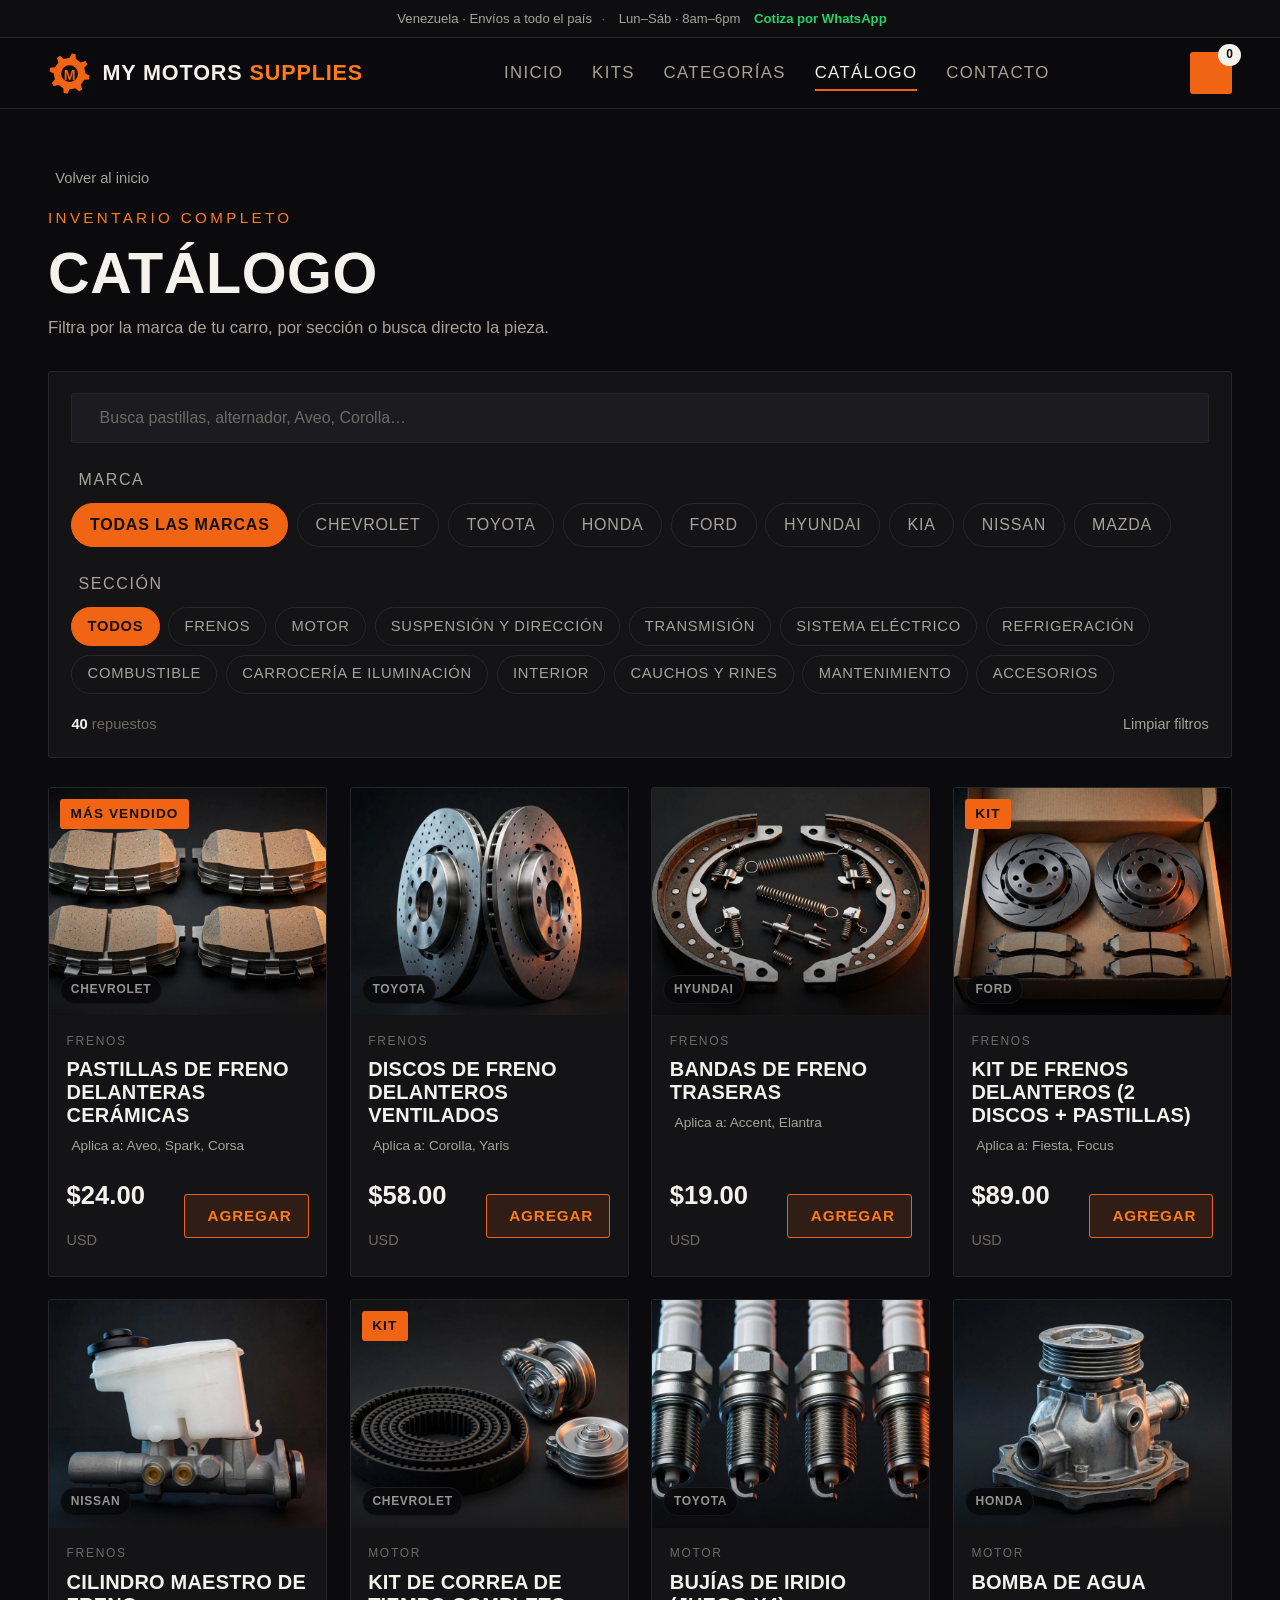
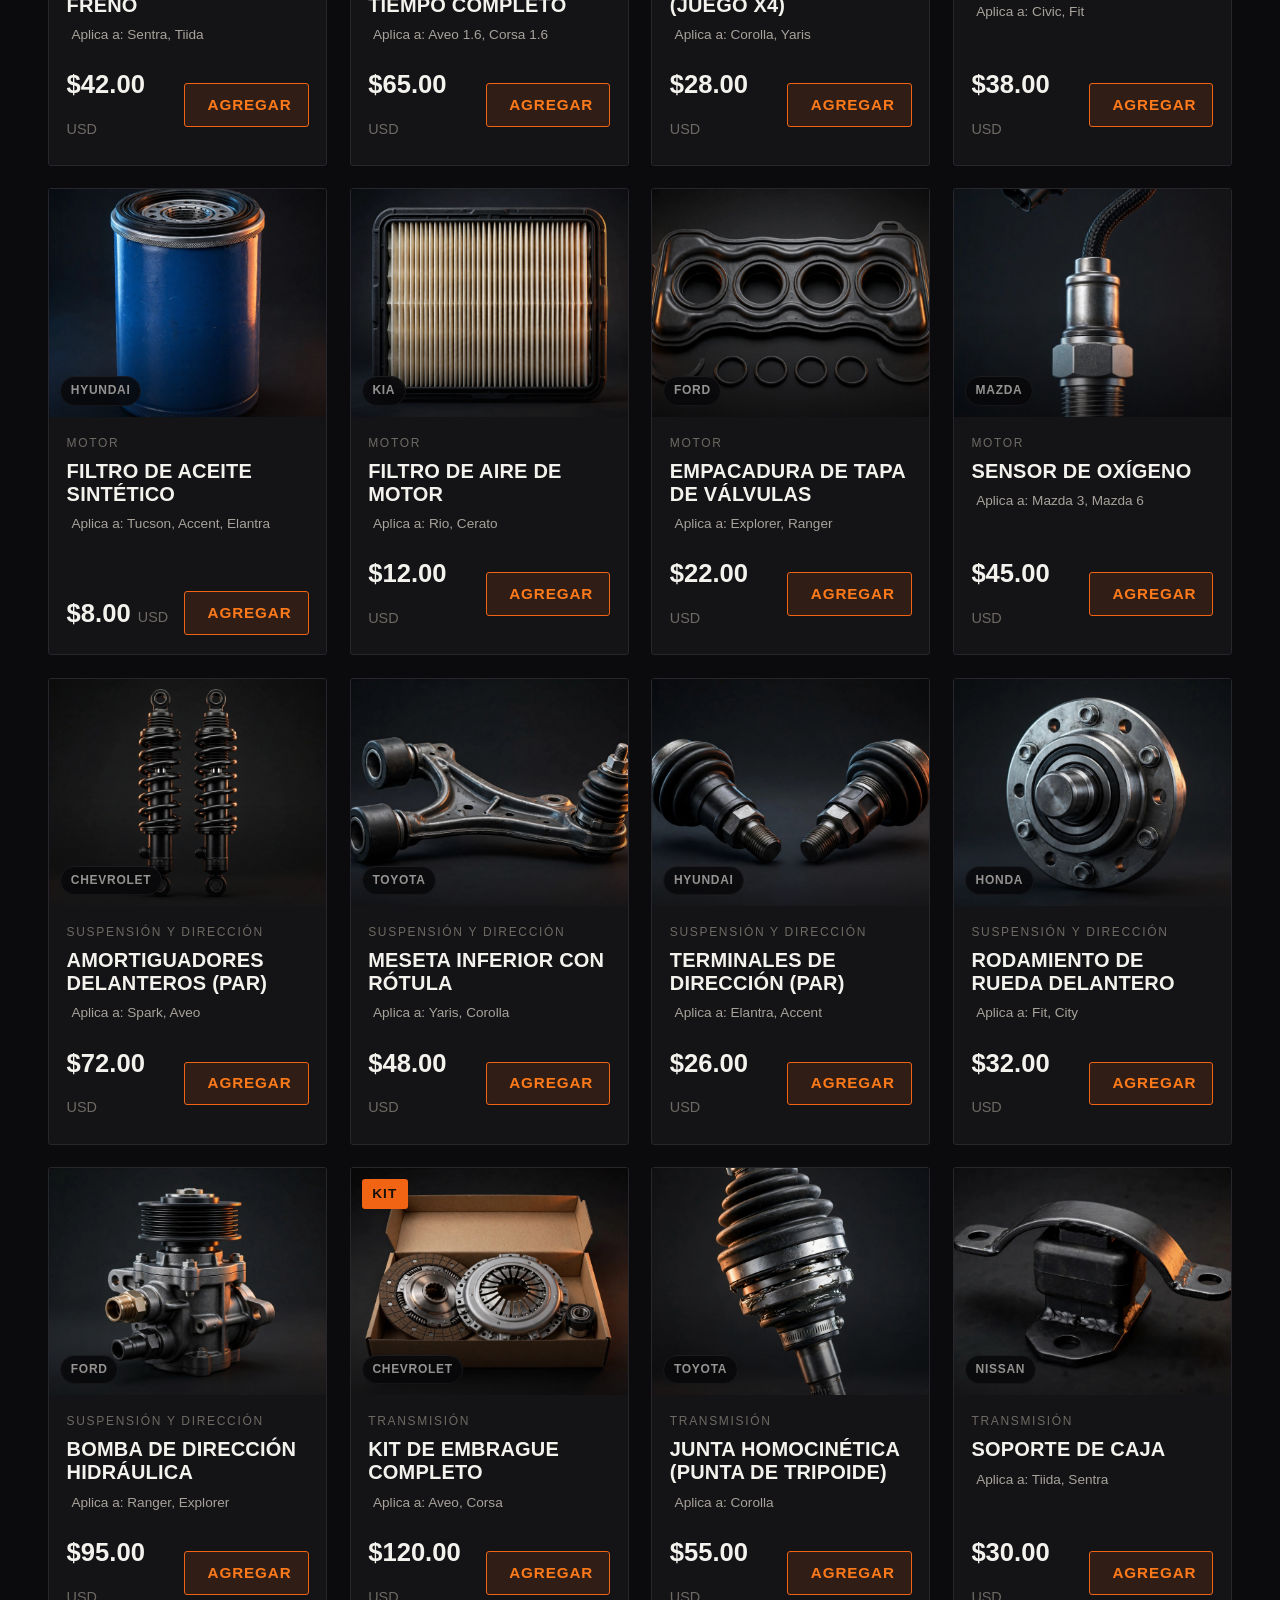
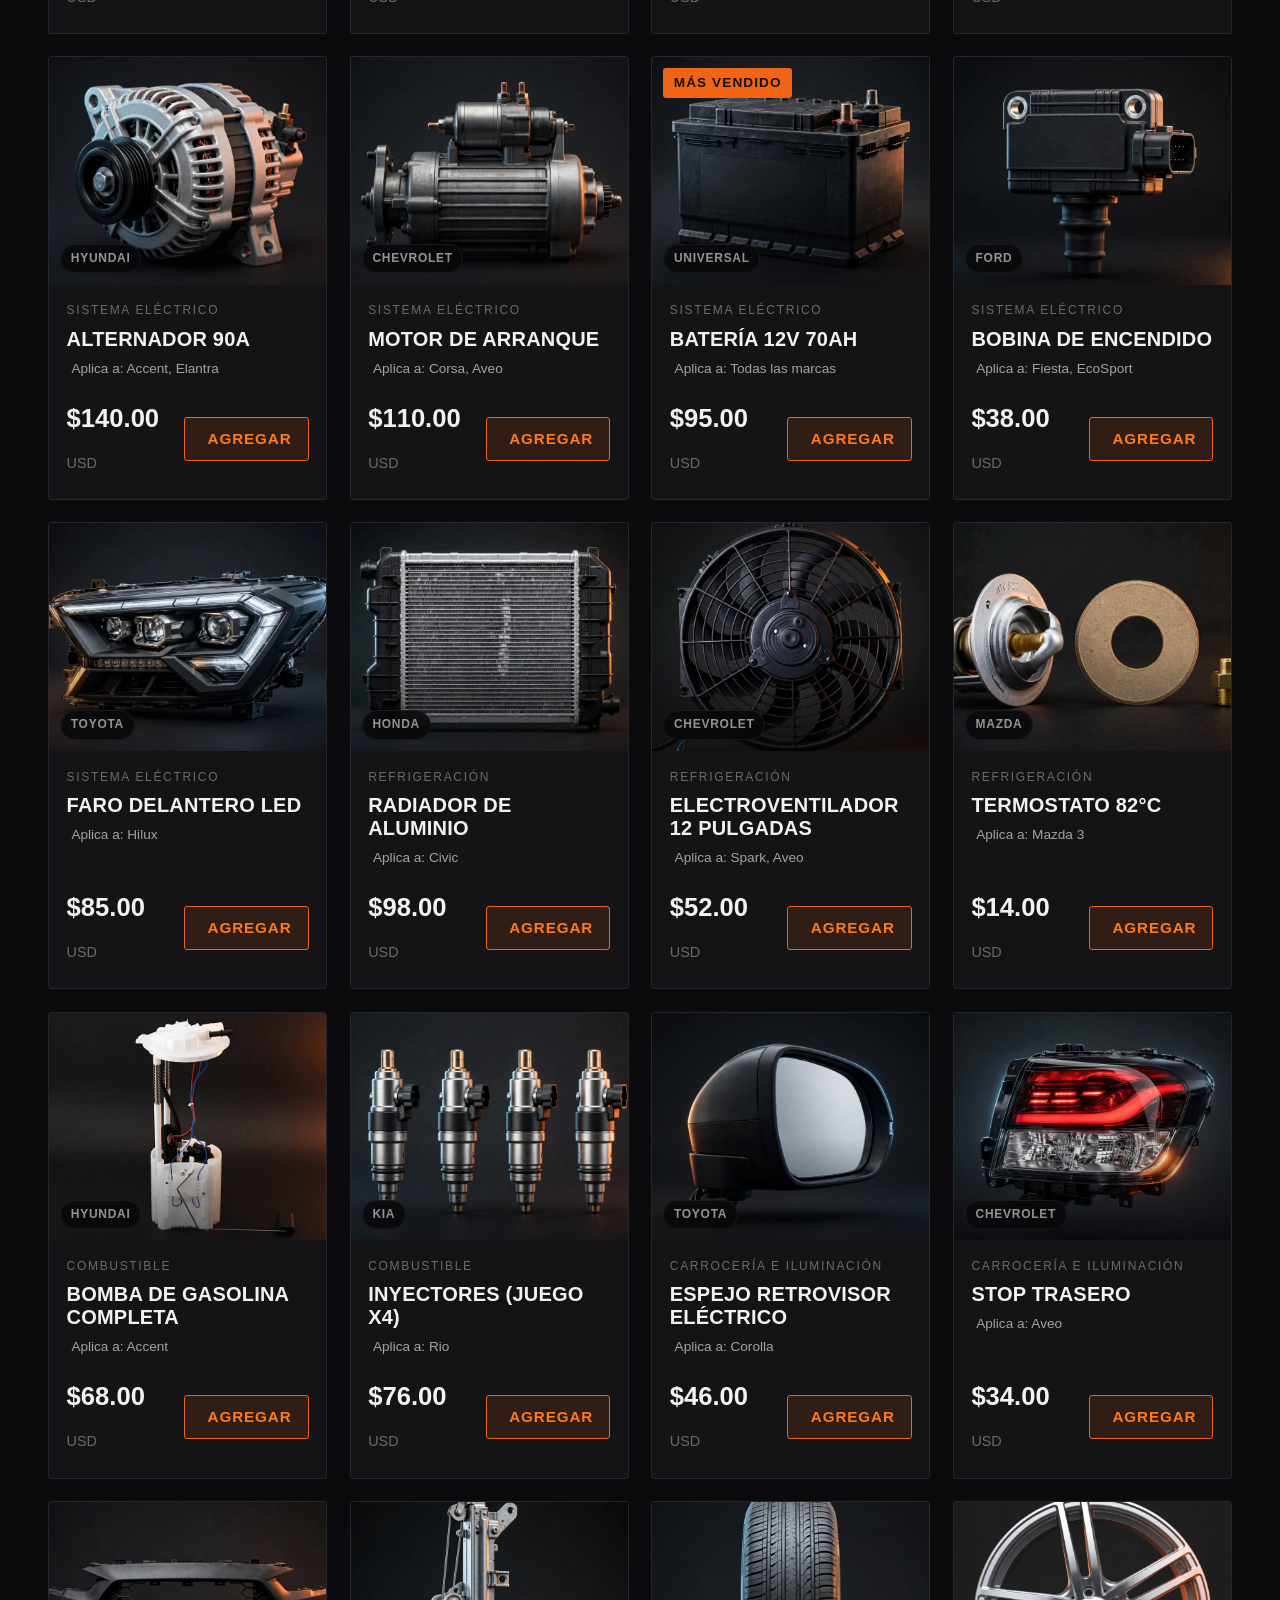
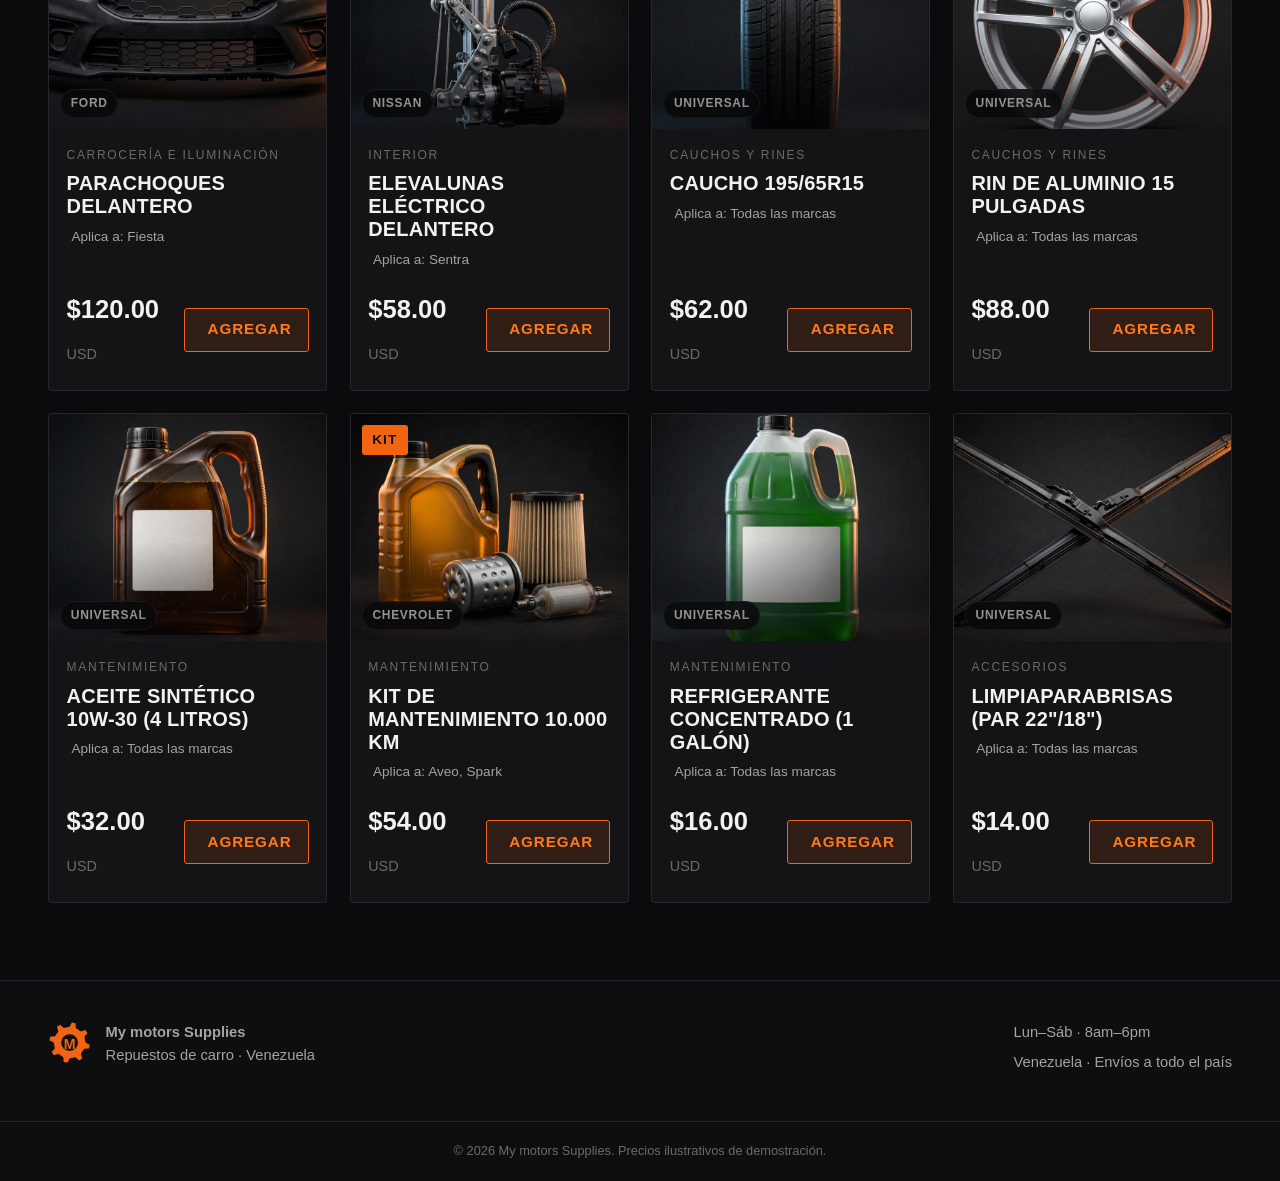
==== commit 86bb6eb1: "Logo MMS con engrane + carrito compacto (fix resumen cortado)" ====
--- a/catalogo.html
+++ b/catalogo.html
@@ -21,7 +21,7 @@
 
 <header class="header" id="header">
   <a class="logo" href="index.html">
-    <span class="logo-mark">MMS</span>
+    <span class="logo-mark" aria-hidden="true"><svg viewBox="0 0 64 64"><path d="M55.5,32.0L61.8,35.3L60.7,40.8L53.6,41.3L48.6,48.6L50.8,55.4L46.0,58.5L40.7,53.8L32.0,55.5L28.7,61.8L23.2,60.7L22.7,53.6L15.4,48.6L8.6,50.8L5.5,46.0L10.2,40.7L8.5,32.0L2.2,28.7L3.3,23.2L10.4,22.7L15.4,15.4L13.2,8.6L18.0,5.5L23.3,10.2L32.0,8.5L35.3,2.2L40.8,3.3L41.3,10.4L48.6,15.4L55.4,13.2L58.5,18.0L53.8,23.3Z" fill="#f06414"/><circle cx="32" cy="32" r="12.5" fill="#14100b"/><text x="32" y="34" text-anchor="middle" dominant-baseline="central" font-family="'Barlow Condensed',sans-serif" font-weight="600" font-size="21" fill="#f06414">M</text></svg></span>
     <span class="logo-text">My motors <em>Supplies</em></span>
   </a>
   <nav class="nav" id="nav">
@@ -79,7 +79,7 @@
 <footer class="footer">
   <div class="footer-inner">
     <div class="footer-brand">
-      <span class="logo-mark">MMS</span>
+      <span class="logo-mark" aria-hidden="true"><svg viewBox="0 0 64 64"><path d="M55.5,32.0L61.8,35.3L60.7,40.8L53.6,41.3L48.6,48.6L50.8,55.4L46.0,58.5L40.7,53.8L32.0,55.5L28.7,61.8L23.2,60.7L22.7,53.6L15.4,48.6L8.6,50.8L5.5,46.0L10.2,40.7L8.5,32.0L2.2,28.7L3.3,23.2L10.4,22.7L15.4,15.4L13.2,8.6L18.0,5.5L23.3,10.2L32.0,8.5L35.3,2.2L40.8,3.3L41.3,10.4L48.6,15.4L55.4,13.2L58.5,18.0L53.8,23.3Z" fill="#f06414"/><circle cx="32" cy="32" r="12.5" fill="#14100b"/><text x="32" y="34" text-anchor="middle" dominant-baseline="central" font-family="'Barlow Condensed',sans-serif" font-weight="600" font-size="21" fill="#f06414">M</text></svg></span>
       <p><strong>My motors Supplies</strong><br>Repuestos de carro · Venezuela</p>
     </div>
     <div class="footer-info">
--- a/css/styles.css
+++ b/css/styles.css
@@ -38,7 +38,9 @@
   --radius: 3px;
   --font-d: "Barlow Condensed", "Arial Narrow", sans-serif;
   --font-b: "Barlow", "Segoe UI", sans-serif;
-  --ease: cubic-bezier(0.22, 0.9, 0.28, 1);
+  --ease-out: cubic-bezier(0.23, 1, 0.32, 1);      /* entradas/salidas UI */
+  --ease-in-out: cubic-bezier(0.77, 0, 0.175, 1);   /* movimiento en pantalla */
+  --ease-drawer: cubic-bezier(0.32, 0.72, 0, 1);    /* drawer estilo iOS */
 }
 
 * { margin: 0; padding: 0; box-sizing: border-box; }
@@ -63,15 +65,24 @@
 .section-sub { color: var(--muted); margin-top: 0.75rem; font-size: 1.05rem; }
 
 /* ── Reveal on scroll ── */
-.reveal { opacity: 0; transform: translateY(22px); transition: opacity 0.7s var(--ease), transform 0.7s var(--ease); }
+.reveal { opacity: 0; transform: translateY(20px); transition: opacity 0.6s var(--ease-out), transform 0.6s var(--ease-out); }
 .reveal.in { opacity: 1; transform: none; }
+
+/* Accesibilidad y detalle pro */
+::selection { background: var(--accent); color: #14100b; }
+:focus-visible { outline: 2px solid var(--accent-hot); outline-offset: 2px; border-radius: var(--radius); }
+.price, .stat strong, .cart-total strong { font-variant-numeric: tabular-nums; }
+::-webkit-scrollbar { width: 10px; }
+::-webkit-scrollbar-track { background: var(--bg); }
+::-webkit-scrollbar-thumb { background: #2c2c33; border-radius: 5px; border: 2px solid var(--bg); }
+::-webkit-scrollbar-thumb:hover { background: var(--accent); }
 
 /* ── Botones ── */
 .btn {
   display: inline-flex; align-items: center; gap: 0.55rem;
   font-family: var(--font-d); font-size: 1.05rem; letter-spacing: 0.06em; text-transform: uppercase;
   padding: 0.85rem 1.6rem; border-radius: var(--radius);
-  transition: background 0.4s, color 0.4s, border-color 0.4s, transform 0.25s var(--ease);
+  transition: background 0.4s, color 0.4s, border-color 0.4s, transform 0.25s var(--ease-out);
 }
 .btn:active { transform: scale(0.97); }
 .btn-primary { background: var(--accent); color: #14100b; font-weight: 600; }
@@ -106,9 +117,10 @@
 }
 .header.scrolled { box-shadow: 0 8px 30px rgba(0, 0, 0, 0.45); }
 .logo { display: flex; align-items: center; gap: 0.7rem; }
-.logo-mark {
-  font-family: var(--font-d); font-weight: 600; font-size: 1rem; letter-spacing: 0.08em;
-  background: var(--accent); color: #14100b; padding: 0.35rem 0.55rem; border-radius: var(--radius);
+.logo-mark { width: 2.7rem; height: 2.7rem; display: inline-flex; flex-shrink: 0; }
+.logo-mark svg { width: 100%; height: 100%; display: block; transition: transform 0.6s var(--ease-out); }
+@media (hover: hover) and (pointer: fine) {
+  a.logo:hover .logo-mark svg { transform: rotate(45deg); }
 }
 .logo-text { font-size: 1.35rem; text-transform: uppercase; letter-spacing: 0.04em; }
 .logo-text em { font-style: normal; color: var(--accent-hot); }
@@ -120,7 +132,7 @@
 }
 .nav a::after {
   content: ""; position: absolute; left: 0; bottom: 0; height: 2px; width: 0;
-  background: var(--accent); transition: width 0.35s var(--ease);
+  background: var(--accent); transition: width 0.35s var(--ease-out);
 }
 .nav a:hover { color: var(--text); }
 .nav a:hover::after { width: 100%; }
@@ -137,7 +149,7 @@
   position: relative; display: inline-flex; align-items: center; justify-content: center;
   width: 2.6rem; height: 2.6rem; border-radius: var(--radius);
   background: var(--accent); color: #14100b; font-size: 1.3rem;
-  transition: background 0.3s, transform 0.25s var(--ease);
+  transition: background 0.3s, transform 0.25s var(--ease-out);
 }
 .cart-btn:hover { background: var(--accent-hot); }
 .cart-btn:active { transform: scale(0.93); }
@@ -146,7 +158,7 @@
   min-width: 1.4rem; height: 1.4rem; padding: 0 0.3rem;
   background: var(--text); color: #14100b; border-radius: 999px;
   font-size: 0.75rem; font-weight: 600; display: flex; align-items: center; justify-content: center;
-  transition: transform 0.25s var(--ease);
+  transition: transform 0.25s var(--ease-out);
 }
 .cart-count.pop { transform: scale(1.45); }
 
@@ -155,7 +167,7 @@
   display: flex; align-items: center; gap: 0.7rem;
   padding: 0.8rem clamp(1rem, 4vw, 3rem);
   background: var(--surface); border-bottom: 1px solid var(--line);
-  animation: slideDown 0.3s var(--ease);
+  animation: slideDown 0.3s var(--ease-out);
 }
 @keyframes slideDown { from { opacity: 0; transform: translateY(-8px); } to { opacity: 1; transform: none; } }
 .search-bar > i { font-size: 1.3rem; color: var(--faint); }
@@ -184,7 +196,10 @@
 .hero h1 em { font-style: normal; color: var(--accent-hot); }
 .hero-sub { color: var(--muted); font-size: 1.1rem; margin: 1.25rem 0 1.75rem; max-width: 34rem; }
 .hero-ctas { display: flex; gap: 0.9rem; flex-wrap: wrap; }
-.hero-stats { display: flex; gap: 2.5rem; margin-top: 2.5rem; }
+.hero-stats { display: flex; gap: 0; margin-top: 2.5rem; }
+.stat { padding: 0 2.2rem; }
+.stat:first-child { padding-left: 0; }
+.stat + .stat { border-left: 1px solid var(--line); }
 .stat strong {
   display: block; font-family: var(--font-d); font-size: 2.4rem; font-weight: 600;
   color: var(--text); line-height: 1;
@@ -192,7 +207,7 @@
 .stat strong::after { content: "+"; color: var(--accent-hot); }
 .stat span { font-size: 0.85rem; color: var(--muted); text-transform: uppercase; letter-spacing: 0.12em; }
 
-.hero-anim { opacity: 0; transform: translateY(26px); animation: heroIn 0.9s var(--ease) forwards; }
+.hero-anim { opacity: 0; transform: translateY(24px); animation: heroIn 0.75s var(--ease-out) forwards; }
 .hero-anim:nth-child(1) { animation-delay: 0.05s; }
 .hero-anim:nth-child(2) { animation-delay: 0.15s; }
 .hero-anim:nth-child(3) { animation-delay: 0.25s; }
@@ -202,6 +217,11 @@
 @keyframes heroIn { to { opacity: 1; transform: none; } }
 
 .hero-media { position: relative; }
+.hero-media::after {
+  content: ""; position: absolute; inset: 8% -4% -6% 8%; z-index: -1;
+  background: radial-gradient(closest-side, rgba(240, 100, 20, 0.16), transparent 70%);
+  filter: blur(30px); pointer-events: none;
+}
 .hero-media img {
   width: 100%; aspect-ratio: 4 / 3.4; object-fit: cover; border-radius: var(--radius);
   border: 1px solid var(--line);
@@ -251,7 +271,7 @@
 .trust-item { display: flex; gap: 0.9rem; align-items: flex-start; }
 .trust-item i {
   font-size: 1.9rem; color: var(--accent-hot); flex-shrink: 0;
-  transition: transform 0.35s var(--ease);
+  transition: transform 0.35s var(--ease-out);
 }
 .trust-item:hover i { transform: translateY(-4px) scale(1.08); }
 .trust-item strong { display: block; font-size: 0.98rem; }
@@ -271,7 +291,7 @@
   font-family: var(--font-d); font-size: 1rem; letter-spacing: 0.05em; text-transform: uppercase;
   padding: 0.5rem 1.1rem; border-radius: 999px;
   border: 1px solid var(--line); color: var(--muted); background: var(--surface);
-  transition: all 0.3s var(--ease);
+  transition: border-color 0.25s var(--ease-out), color 0.25s var(--ease-out), background-color 0.25s var(--ease-out), transform 0.25s var(--ease-out);
 }
 .chip:hover { border-color: var(--accent); color: var(--text); transform: translateY(-2px); }
 .chip.active { background: var(--accent); border-color: var(--accent); color: #14100b; font-weight: 600; }
@@ -289,13 +309,17 @@
 .card {
   background: var(--surface); border: 1px solid var(--line); border-radius: var(--radius);
   overflow: hidden; display: flex; flex-direction: column;
-  transition: transform 0.35s var(--ease), border-color 0.35s, box-shadow 0.35s;
-  animation: cardIn 0.5s var(--ease) backwards;
-}
-@keyframes cardIn { from { opacity: 0; transform: translateY(16px) scale(0.98); } }
+  transition: transform 0.3s var(--ease-out), border-color 0.3s var(--ease-out), box-shadow 0.3s var(--ease-out);
+  animation: cardIn 0.35s var(--ease-out) backwards;
+}
+@keyframes cardIn { from { opacity: 0; transform: translateY(12px) scale(0.96); } }
 .card:hover { transform: translateY(-6px); border-color: #3a3a42; box-shadow: 0 18px 40px rgba(0, 0, 0, 0.45); }
 .card-media { position: relative; overflow: hidden; aspect-ratio: 1 / 0.82; background: #101013; cursor: pointer; }
-.card-media img { width: 100%; height: 100%; object-fit: cover; transition: transform 0.6s var(--ease); }
+.card-media::after {
+  content: ""; position: absolute; inset: auto 0 0 0; height: 44%;
+  background: linear-gradient(transparent, rgba(5, 5, 7, 0.55)); pointer-events: none;
+}
+.card-media img { width: 100%; height: 100%; object-fit: cover; transition: transform 0.6s var(--ease-out); }
 .card:hover .card-media img { transform: scale(1.06); }
 .card-badge {
   position: absolute; top: 0.7rem; left: 0.7rem;
@@ -323,7 +347,7 @@
   font-family: var(--font-d); font-size: 0.95rem; letter-spacing: 0.06em; text-transform: uppercase;
   background: var(--accent-dim); border: 1px solid var(--accent); color: var(--accent-hot);
   padding: 0.55rem 1rem; border-radius: var(--radius); font-weight: 600;
-  transition: background 0.3s, color 0.3s, transform 0.2s var(--ease);
+  transition: background 0.3s, color 0.3s, transform 0.2s var(--ease-out);
 }
 .add-btn:hover { background: var(--accent); color: #14100b; }
 .add-btn:active { transform: scale(0.95); }
@@ -333,13 +357,13 @@
 .empty p { margin-bottom: 1.5rem; font-size: 1.1rem; }
 
 /* ── Why / confianza ── */
-.why { border-top: 1px solid var(--line); background: #0e0e10; }
+.why { border-top: 1px solid var(--line); background: #0e0e10; content-visibility: auto; contain-intrinsic-size: auto 900px; }
 .why .section-head, .why-grid, .steps { max-width: 1280px; margin-left: auto; margin-right: auto; padding-left: clamp(1rem, 4vw, 3rem); padding-right: clamp(1rem, 4vw, 3rem); }
 .why .section-head { padding-top: clamp(3rem, 6vw, 5rem); }
 .why-grid { display: grid; grid-template-columns: repeat(4, 1fr); gap: 1.4rem; margin-bottom: 3rem; }
 .why-card {
   background: var(--surface); border: 1px solid var(--line); border-radius: var(--radius);
-  padding: 1.8rem 1.5rem; transition: transform 0.35s var(--ease), border-color 0.35s;
+  padding: 1.8rem 1.5rem; transition: transform 0.35s var(--ease-out), border-color 0.35s;
 }
 .why-card:hover { transform: translateY(-6px); border-color: var(--accent); }
 .why-card i { font-size: 2.2rem; color: var(--accent-hot); margin-bottom: 1rem; display: block; }
@@ -383,19 +407,19 @@
   background: rgba(5, 5, 7, 0.72);
   -webkit-backdrop-filter: blur(6px); backdrop-filter: blur(6px);
   display: flex; align-items: center; justify-content: center; padding: 1rem;
-  animation: fadeIn 0.3s var(--ease);
+  animation: fadeIn 0.3s var(--ease-out);
 }
 @keyframes fadeIn { from { opacity: 0; } }
-.overlay.closing { animation: fadeOut 0.25s var(--ease) forwards; }
+.overlay.closing { animation: fadeOut 0.25s var(--ease-out) forwards; }
 @keyframes fadeOut { to { opacity: 0; } }
 
 .modal {
   background: var(--surface); border: 1px solid var(--line); border-radius: var(--radius);
   max-width: 880px; width: 100%; max-height: 92vh; overflow: auto;
   display: grid; grid-template-columns: 1fr 1fr; position: relative;
-  animation: modalIn 0.4s var(--ease);
-}
-@keyframes modalIn { from { opacity: 0; transform: translateY(24px) scale(0.98); } }
+  animation: modalIn 0.32s var(--ease-out);
+}
+@keyframes modalIn { from { opacity: 0; transform: translateY(16px) scale(0.97); } }
 .modal-close {
   position: absolute; top: 0.8rem; right: 0.8rem; z-index: 2;
   width: 2.4rem; height: 2.4rem; border-radius: var(--radius);
@@ -427,26 +451,26 @@
 .modal-actions .btn { flex: 1; justify-content: center; white-space: nowrap; }
 
 .cart {
-  position: fixed; top: 0; right: 0; height: 100dvh; width: min(430px, 100vw);
+  position: fixed; top: 0; right: 0; height: 100dvh; width: min(380px, 94vw);
   background: var(--surface); border-left: 1px solid var(--line);
   display: flex; flex-direction: column;
-  animation: cartIn 0.4s var(--ease);
+  animation: cartIn 0.32s var(--ease-drawer);
 }
 @keyframes cartIn { from { transform: translateX(60px); opacity: 0; } }
 .cart-head {
   display: flex; align-items: center; justify-content: space-between;
-  padding: 1.2rem 1.4rem; border-bottom: 1px solid var(--line);
+  padding: 1rem 1.15rem; border-bottom: 1px solid var(--line);
 }
 .cart-head h3 { font-size: 1.4rem; text-transform: uppercase; display: flex; align-items: center; gap: 0.6rem; }
 .cart-head h3 i { color: var(--accent-hot); }
 .cart-head h3 span { color: var(--faint); font-size: 1.1rem; }
 .cart-head button { font-size: 1.4rem; color: var(--muted); display: inline-flex; }
 .cart-head button:hover { color: var(--text); }
-.cart-items { flex: 1; overflow-y: auto; padding: 1rem 1.4rem; display: flex; flex-direction: column; gap: 1rem; }
+.cart-items { flex: 1; min-height: 0; overflow-y: auto; padding: 0.9rem 1.15rem; display: flex; flex-direction: column; gap: 0.85rem; }
 .cart-empty { text-align: center; color: var(--faint); padding: 3rem 1rem; }
 .cart-empty i { font-size: 3rem; margin-bottom: 0.8rem; display: block; }
-.cart-item { display: grid; grid-template-columns: 72px 1fr auto; gap: 0.9rem; align-items: center; animation: cardIn 0.4s var(--ease); }
-.cart-item img { width: 72px; height: 72px; object-fit: cover; border-radius: var(--radius); border: 1px solid var(--line); }
+.cart-item { display: grid; grid-template-columns: 58px 1fr auto; gap: 0.8rem; align-items: center; animation: cardIn 0.4s var(--ease-out); }
+.cart-item img { width: 58px; height: 58px; object-fit: cover; border-radius: var(--radius); border: 1px solid var(--line); }
 .cart-item-info strong { display: block; font-size: 0.9rem; line-height: 1.3; }
 .cart-item-info span { font-size: 0.82rem; color: var(--faint); }
 .cart-item-info .qty { margin-top: 0.45rem; }
@@ -455,7 +479,7 @@
 .cart-item-right strong { font-family: var(--font-d); font-size: 1.2rem; }
 .cart-remove { color: var(--faint); font-size: 1.1rem; transition: color 0.25s; }
 .cart-remove:hover { color: #ff6b6b; }
-.cart-foot { border-top: 1px solid var(--line); padding: 1.2rem 1.4rem 1.4rem; display: grid; gap: 0.8rem; }
+.cart-foot { border-top: 1px solid var(--line); padding: 1rem 1.15rem 1.15rem; display: grid; gap: 0.7rem; }
 .cart-total { display: flex; justify-content: space-between; align-items: baseline; }
 .cart-total span { color: var(--muted); }
 .cart-total strong { font-family: var(--font-d); font-size: 1.9rem; }
@@ -467,7 +491,7 @@
   background: var(--surface-2); border: 1px solid var(--accent); color: var(--text);
   padding: 0.8rem 1.4rem; border-radius: var(--radius); z-index: 200;
   font-size: 0.95rem; display: flex; align-items: center; gap: 0.6rem;
-  opacity: 0; pointer-events: none; transition: opacity 0.3s, transform 0.3s var(--ease);
+  opacity: 0; pointer-events: none; transition: opacity 0.3s, transform 0.3s var(--ease-out);
   max-width: calc(100vw - 2rem); text-align: center;
 }
 .toast.show { opacity: 1; transform: translateX(-50%); }
@@ -489,17 +513,28 @@
     position: fixed; top: 0; right: 0; height: 100dvh; width: min(300px, 85vw);
     background: var(--surface); border-left: 1px solid var(--line);
     flex-direction: column; padding: 5rem 2rem; gap: 1.4rem; z-index: 90;
-    transform: translateX(100%); transition: transform 0.35s var(--ease);
+    transform: translateX(100%); transition: transform 0.35s var(--ease-out);
   }
   .nav.open { transform: none; }
   .nav a { font-size: 1.4rem; }
   .menu-btn { display: inline-flex; }
-  .hero-stats { gap: 1.6rem; }
+  .hero-stats { margin-top: 2rem; }
+  .stat { padding: 0 1.2rem; }
   .trust-grid { grid-template-columns: 1fr; gap: 1.1rem; }
   .why-grid { grid-template-columns: 1fr; }
   .contact-inner { flex-direction: column; align-items: flex-start; }
   .topbar { font-size: 0.75rem; }
 }
+/* En táctil no hay hover real: el movimiento hover solo con puntero fino (Emil) */
+@media (hover: none), (pointer: coarse) {
+  .card:hover, .kit-card:hover, .cat-tile:hover, .why-card:hover { transform: none; }
+  .card:hover .card-media img, .kit-card:hover .kit-media img, .cat-tile:hover .cat-media img { transform: none; }
+  .chip:hover { transform: none; }
+  .trust-item:hover i { transform: none; }
+  .cat-tile:hover .cat-link i { transform: none; }
+  .hero-media img, .hero-card { animation: none; }
+}
+
 @media (prefers-reduced-motion: reduce) {
   *, *::before, *::after { animation-duration: 0.01ms !important; transition-duration: 0.01ms !important; }
   html { scroll-behavior: auto; }
@@ -522,16 +557,22 @@
 .search-band-inner input::placeholder { color: var(--faint); }
 
 /* ══════════ HOME: kits completos ══════════ */
-.kits { max-width: 1280px; margin: 0 auto; padding: clamp(3rem, 6vw, 5rem) clamp(1rem, 4vw, 3rem) 0; }
+.kits { max-width: 1280px; margin: 0 auto; padding: clamp(3rem, 6vw, 5rem) clamp(1rem, 4vw, 3rem) 0; content-visibility: auto; contain-intrinsic-size: auto 700px; }
 .kits-grid { display: grid; grid-template-columns: repeat(2, 1fr); gap: 1.4rem; }
 .kit-card {
+  position: relative;
   display: grid; grid-template-columns: 220px 1fr;
-  background: var(--surface); border: 1px solid var(--line); border-radius: var(--radius);
-  overflow: hidden; transition: transform 0.35s var(--ease), border-color 0.35s, box-shadow 0.35s;
+  background: linear-gradient(135deg, var(--surface) 70%, rgba(240, 100, 20, 0.06));
+  border: 1px solid var(--line); border-radius: var(--radius);
+  overflow: hidden; transition: transform 0.3s var(--ease-out), border-color 0.3s var(--ease-out), box-shadow 0.3s var(--ease-out);
+}
+.kit-card::before {
+  content: ""; position: absolute; left: 0; top: 0; bottom: 0; width: 3px;
+  background: var(--accent);
 }
 .kit-card:hover { transform: translateY(-6px); border-color: var(--accent); box-shadow: 0 18px 40px rgba(0, 0, 0, 0.45); }
 .kit-media { position: relative; overflow: hidden; min-height: 220px; cursor: pointer; background: #101013; }
-.kit-media img { width: 100%; height: 100%; object-fit: cover; position: absolute; inset: 0; transition: transform 0.6s var(--ease); }
+.kit-media img { width: 100%; height: 100%; object-fit: cover; position: absolute; inset: 0; transition: transform 0.6s var(--ease-out); }
 .kit-card:hover .kit-media img { transform: scale(1.06); }
 .kit-body { padding: 1.4rem 1.5rem; display: flex; flex-direction: column; gap: 0.55rem; }
 .kit-body h3 { font-size: 1.45rem; text-transform: uppercase; cursor: pointer; transition: color 0.3s; line-height: 1.15; }
@@ -542,24 +583,31 @@
 .kit-body .card-foot { margin-top: auto; }
 
 /* ══════════ HOME: categorías ══════════ */
-.cats { max-width: 1280px; margin: 0 auto; padding: clamp(3rem, 6vw, 5rem) clamp(1rem, 4vw, 3rem) 0; }
+.cats { max-width: 1280px; margin: 0 auto; padding: clamp(3rem, 6vw, 5rem) clamp(1rem, 4vw, 3rem) 0; content-visibility: auto; contain-intrinsic-size: auto 800px; }
 .cats-grid { display: grid; grid-template-columns: repeat(4, 1fr); gap: 1.2rem; }
 .cat-tile {
+  position: relative;
   background: var(--surface); border: 1px solid var(--line); border-radius: var(--radius);
   overflow: hidden; display: block;
-  transition: transform 0.35s var(--ease), border-color 0.35s, box-shadow 0.35s;
+  transition: transform 0.3s var(--ease-out), border-color 0.3s var(--ease-out), box-shadow 0.3s var(--ease-out);
+}
+.cat-tile::after {
+  content: attr(data-index);
+  position: absolute; top: 0.55rem; right: 0.8rem;
+  font-family: var(--font-d); font-size: 0.85rem; letter-spacing: 0.14em;
+  color: rgba(244, 242, 237, 0.5);
 }
 .cat-tile:hover { transform: translateY(-6px); border-color: var(--accent); box-shadow: 0 18px 40px rgba(0, 0, 0, 0.45); }
 .cat-media { aspect-ratio: 16 / 9; overflow: hidden; background: #101013; }
-.cat-media img { width: 100%; height: 100%; object-fit: cover; transition: transform 0.6s var(--ease); }
+.cat-media img { width: 100%; height: 100%; object-fit: cover; transition: transform 0.6s var(--ease-out); }
 .cat-tile:hover .cat-media img { transform: scale(1.07); }
 .cat-body { padding: 1rem 1.15rem 1.15rem; display: flex; align-items: center; justify-content: space-between; gap: 0.8rem; }
-.cat-body h3 { font-size: 1.2rem; text-transform: uppercase; line-height: 1.15; }
+.cat-body h3 { font-size: 1.2rem; text-transform: uppercase; line-height: 1.15; min-width: 0; }
 .cat-link {
-  font-size: 0.82rem; color: var(--accent-hot); white-space: nowrap;
+  font-size: 0.82rem; color: var(--accent-hot); white-space: nowrap; flex-shrink: 0;
   display: inline-flex; align-items: center; gap: 0.3rem; font-weight: 600;
 }
-.cat-link i { transition: transform 0.3s var(--ease); }
+.cat-link i { transition: transform 0.3s var(--ease-out); }
 .cat-tile:hover .cat-link i { transform: translateX(4px); }
 
 /* ══════════ HOME: más vendidos (scroll horizontal) ══════════ */
@@ -568,6 +616,8 @@
 .scroll-row {
   display: flex; gap: 1.2rem; overflow-x: auto; padding: 0.5rem clamp(1rem, 4vw, 3rem) 1.2rem;
   scroll-snap-type: x mandatory; scrollbar-width: thin; scrollbar-color: var(--line) transparent;
+  -webkit-mask-image: linear-gradient(90deg, #000 96%, transparent);
+  mask-image: linear-gradient(90deg, #000 96%, transparent);
 }
 .scroll-row::-webkit-scrollbar { height: 6px; }
 .scroll-row::-webkit-scrollbar-thumb { background: var(--line); border-radius: 3px; }
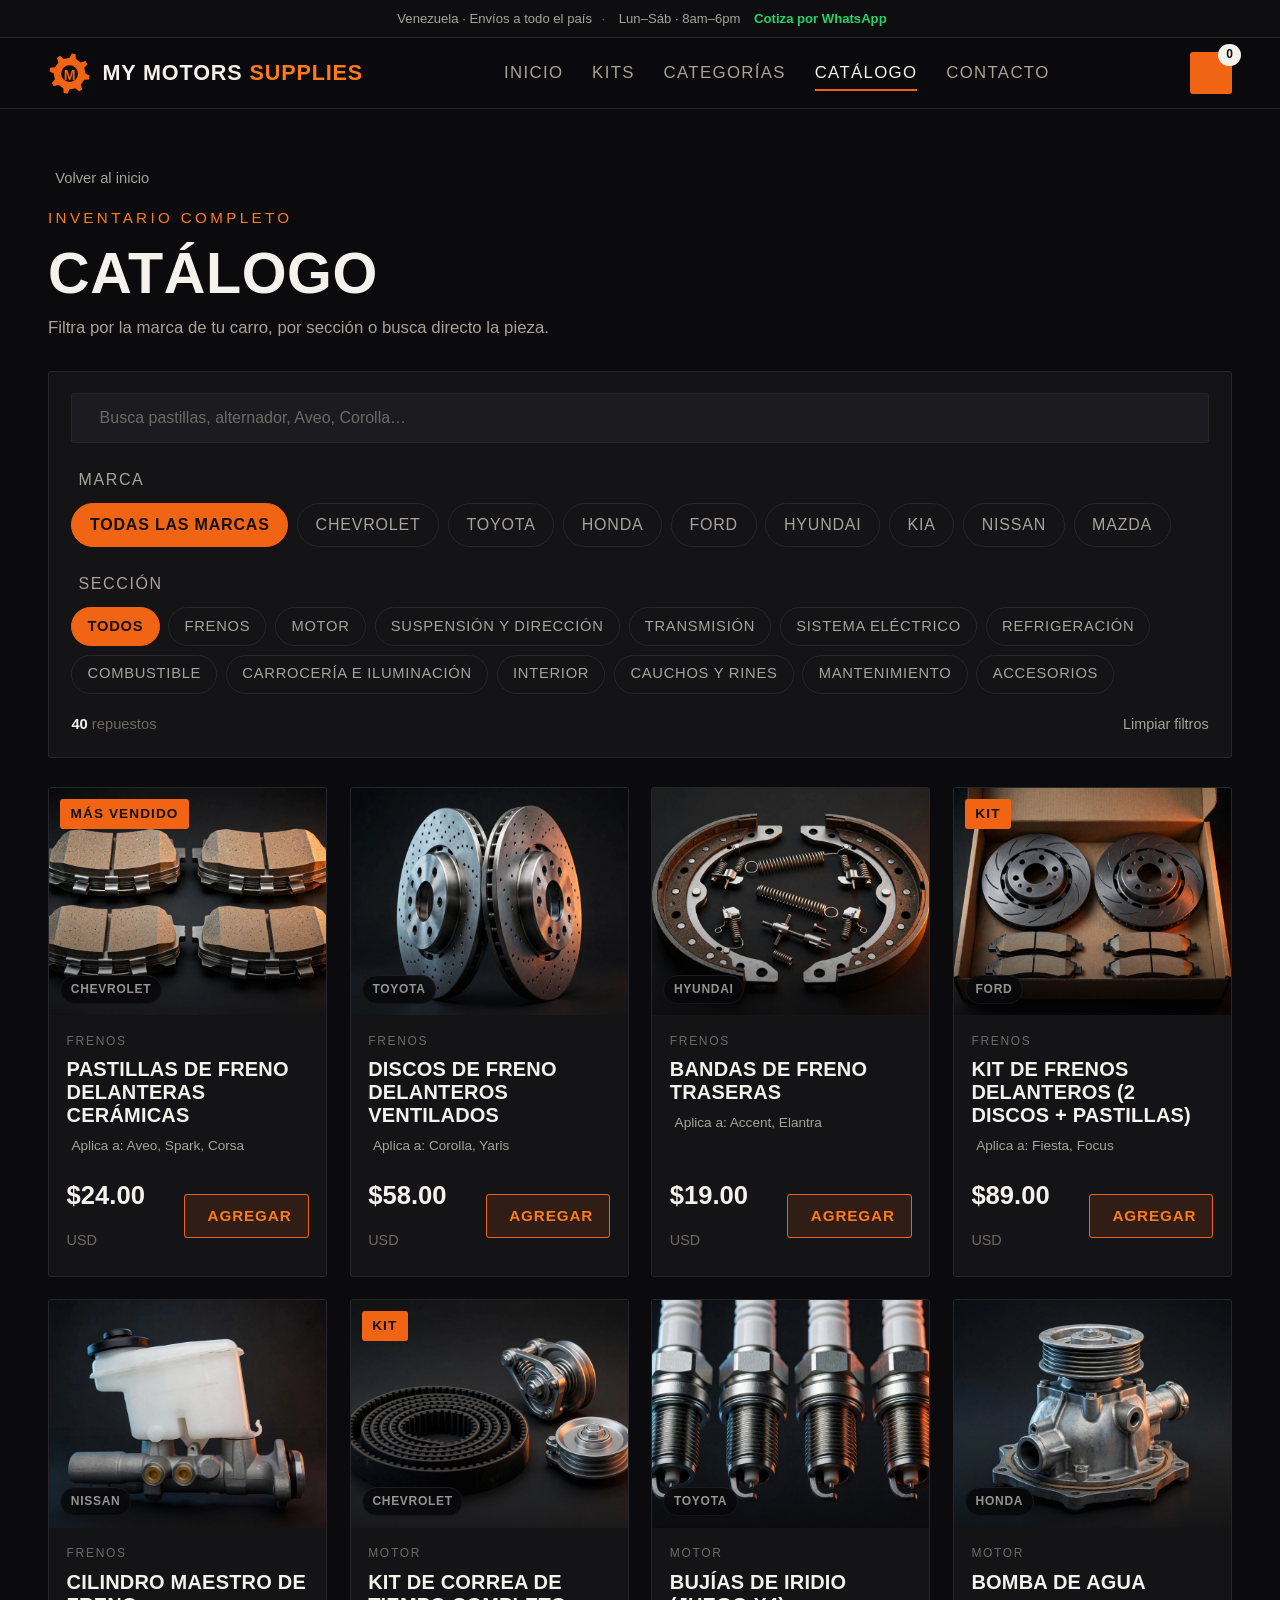
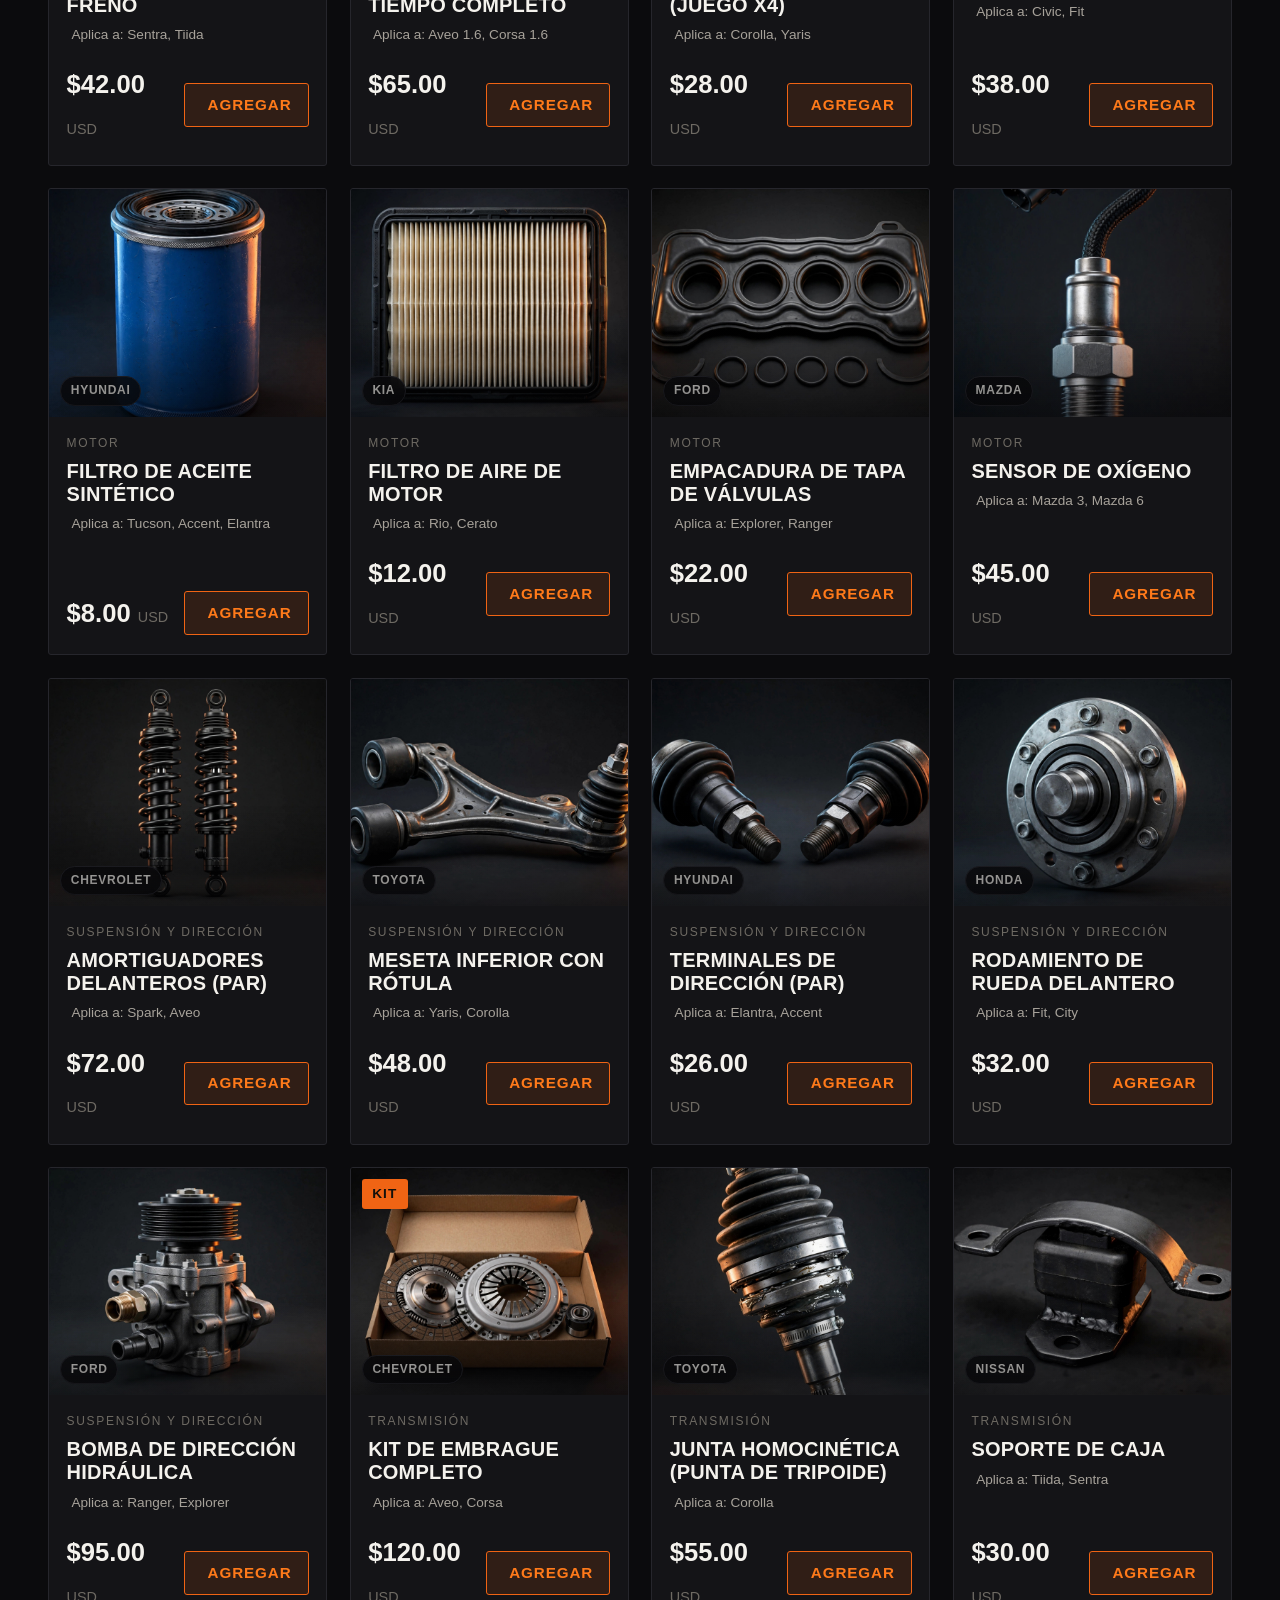
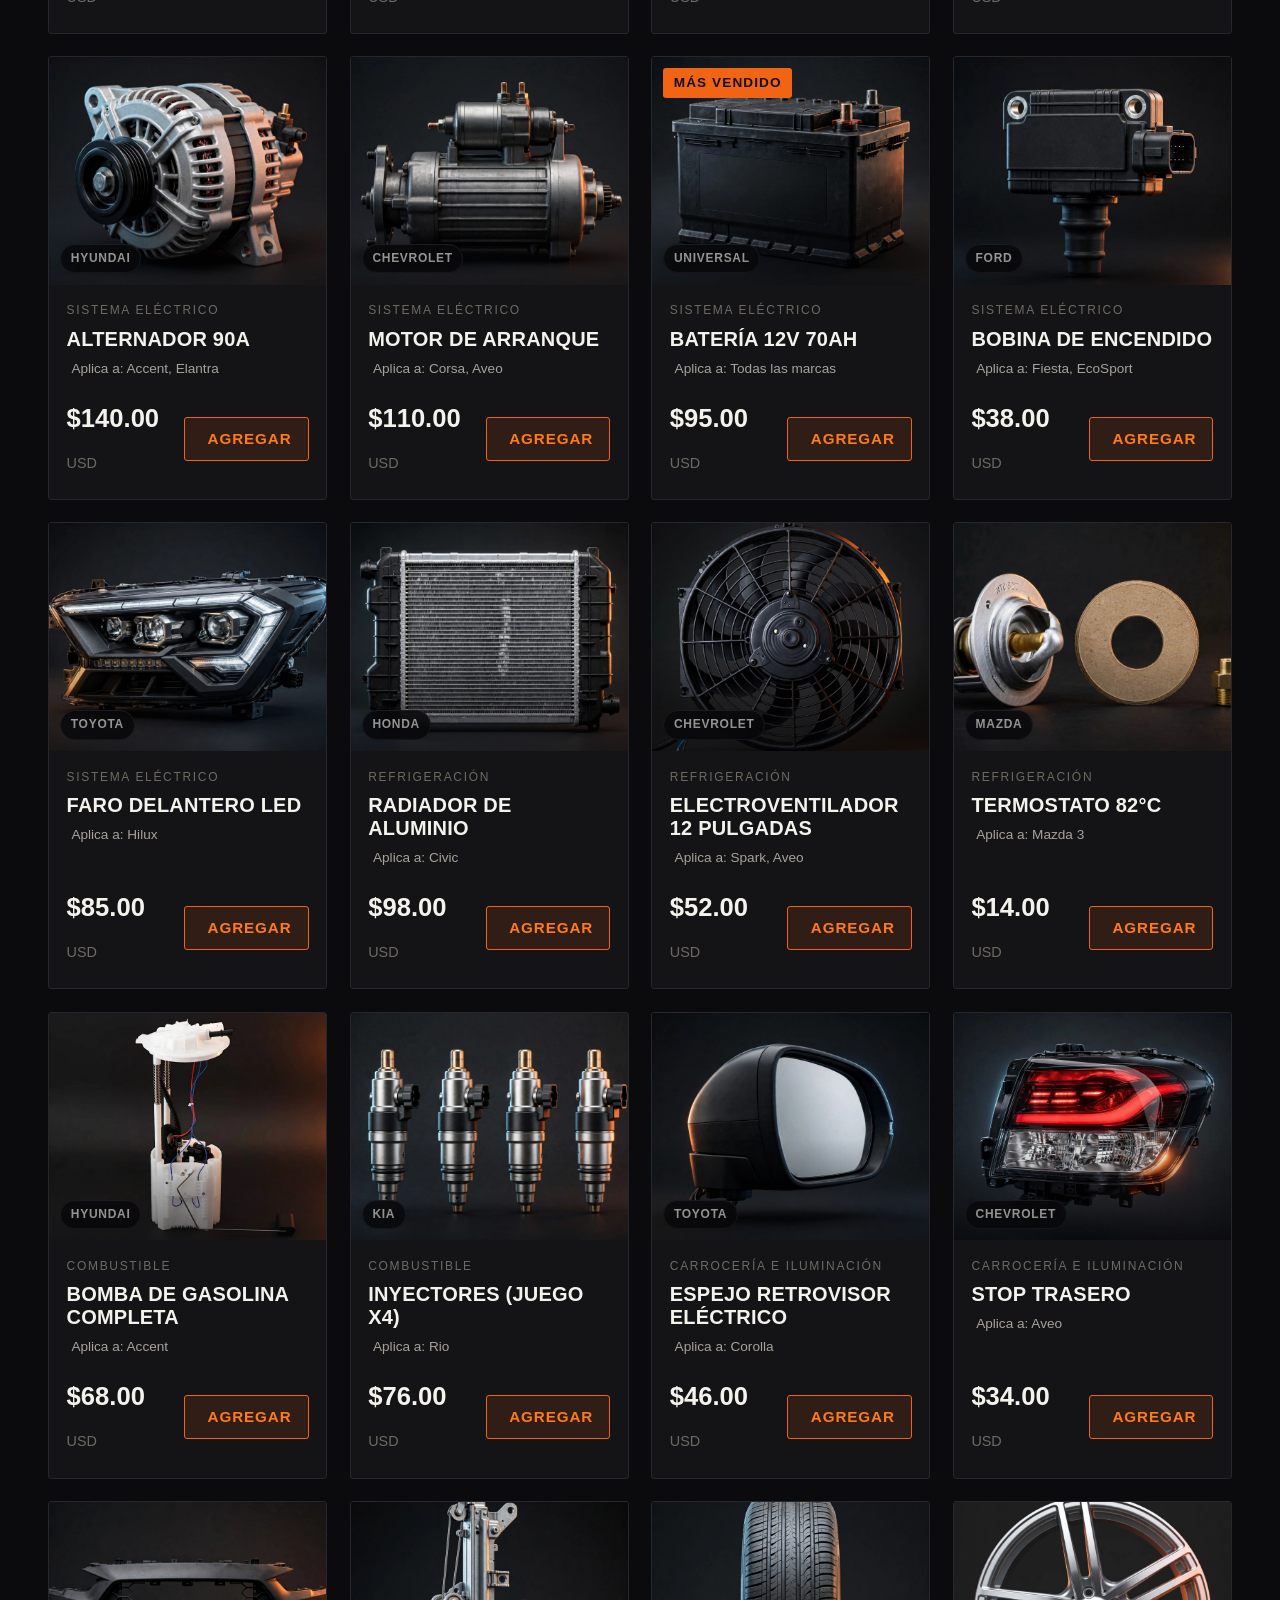
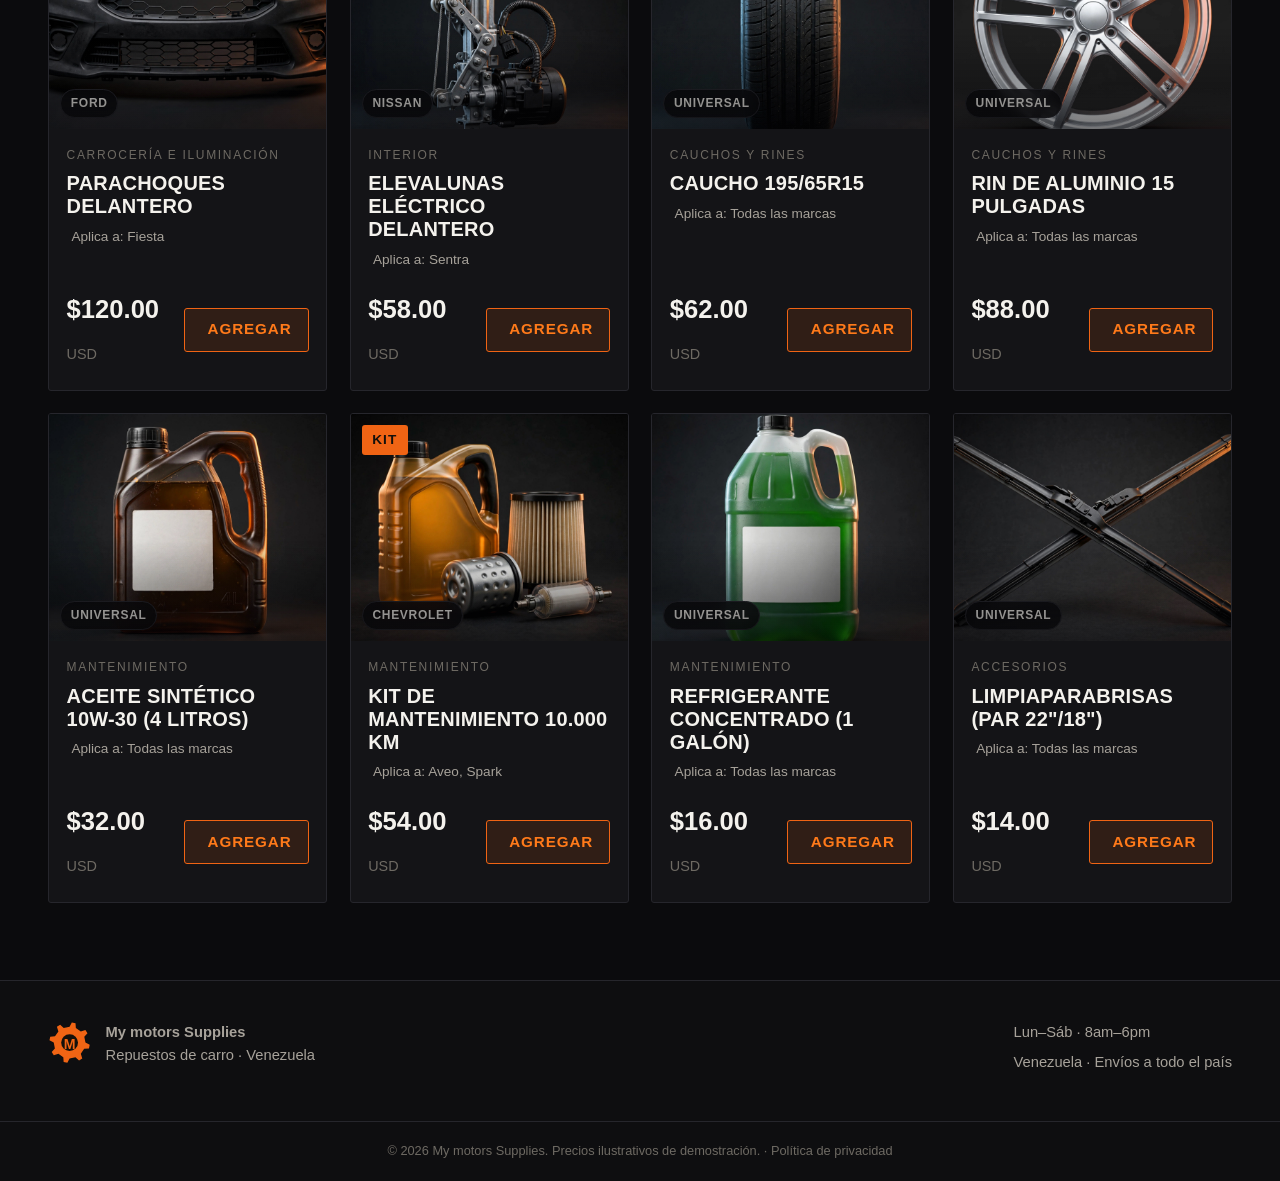
==== commit fbacc27a: "Blindaje: iconos auto-hospedados, CSP+HSTS, página de privacidad" ====
--- a/catalogo.html
+++ b/catalogo.html
@@ -8,7 +8,7 @@
 <link rel="preload" href="fonts/BarlowCondensed-SemiBold.woff2" as="font" type="font/woff2" crossorigin>
 <link rel="preload" href="fonts/Barlow-Regular.woff2" as="font" type="font/woff2" crossorigin>
 <link rel="stylesheet" href="css/styles.css">
-<script src="https://unpkg.com/@phosphor-icons/web@2.1.1"></script>
+<link rel="stylesheet" href="css/phosphor.css">
 </head>
 <body data-page="catalog">
 
@@ -87,7 +87,7 @@
       <p><i class="ph ph-map-pin"></i> <span data-config="location"></span></p>
     </div>
   </div>
-  <p class="footer-note">© 2026 My motors Supplies. Precios ilustrativos de demostración.</p>
+  <p class="footer-note">© 2026 My motors Supplies. Precios ilustrativos de demostración. · <a href="privacidad.html">Política de privacidad</a></p>
 </footer>
 
 <!-- ══════════ MODAL PRODUCTO ══════════ -->
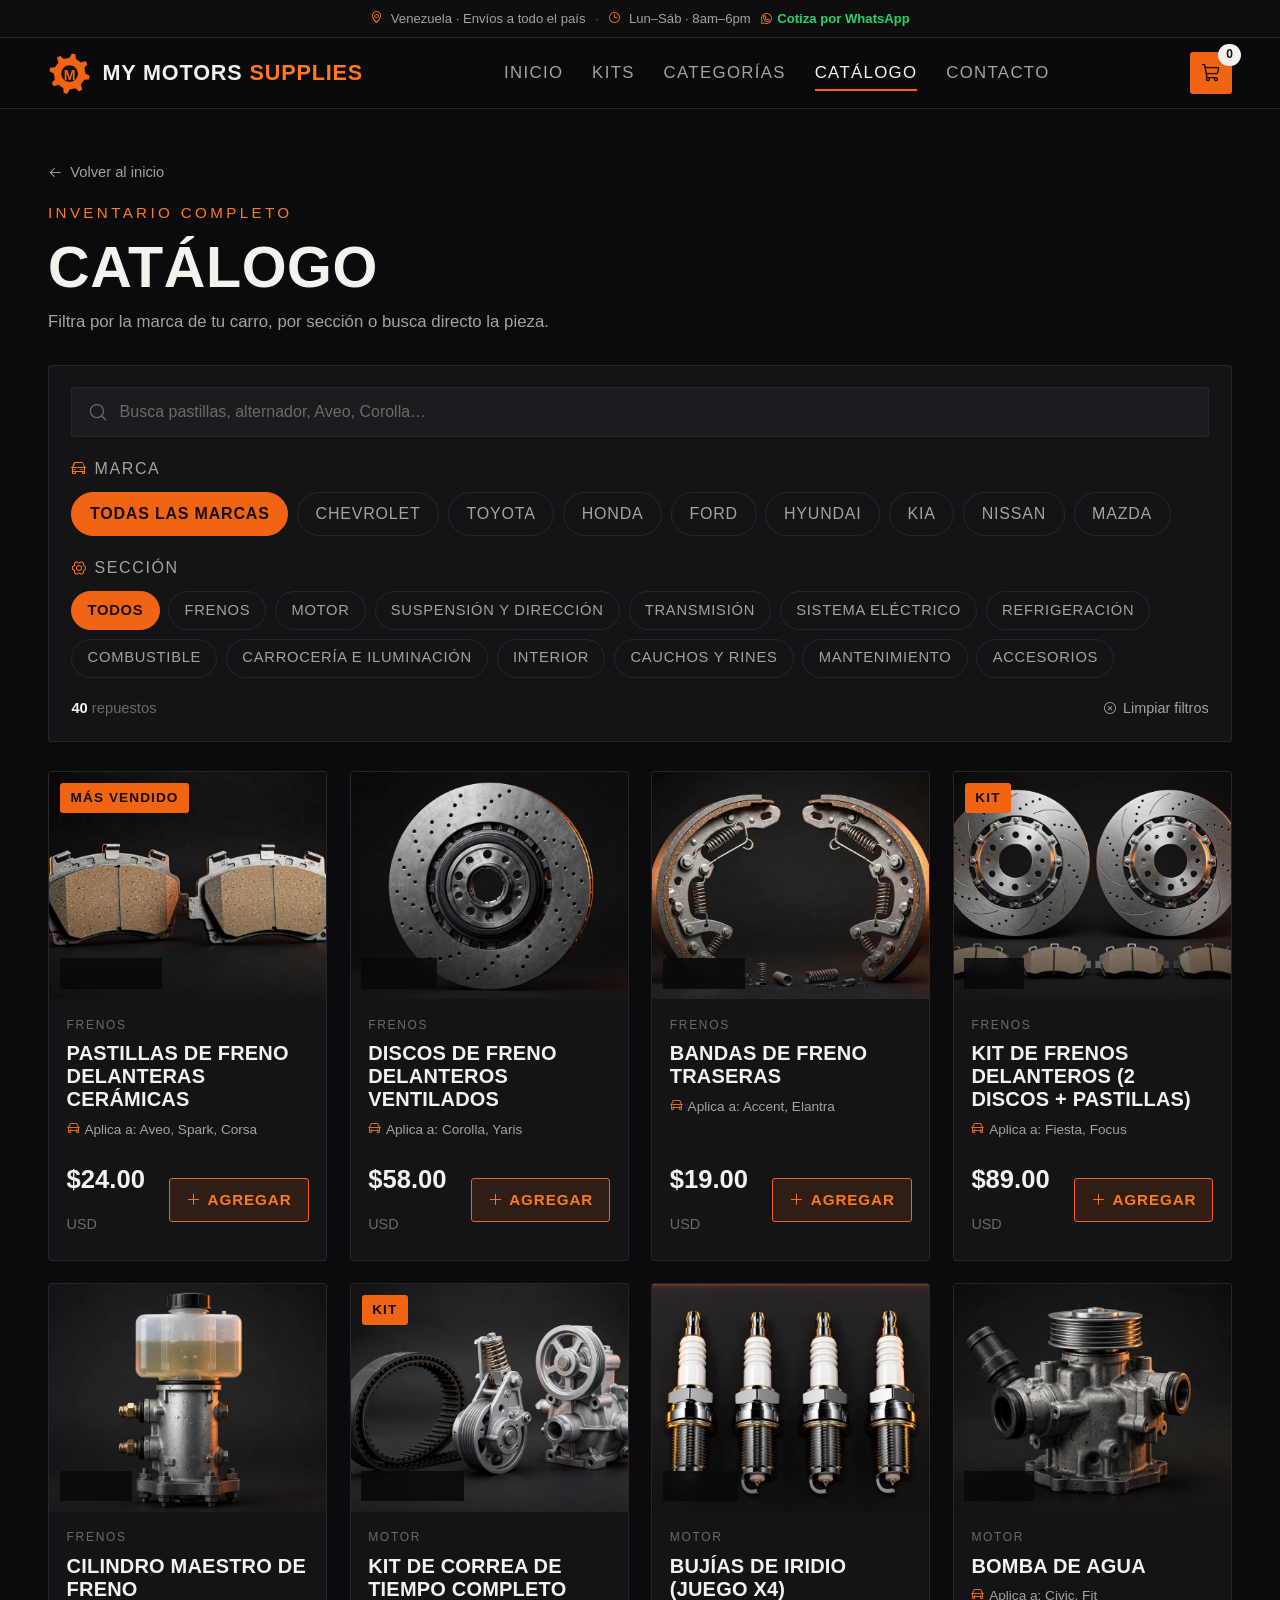
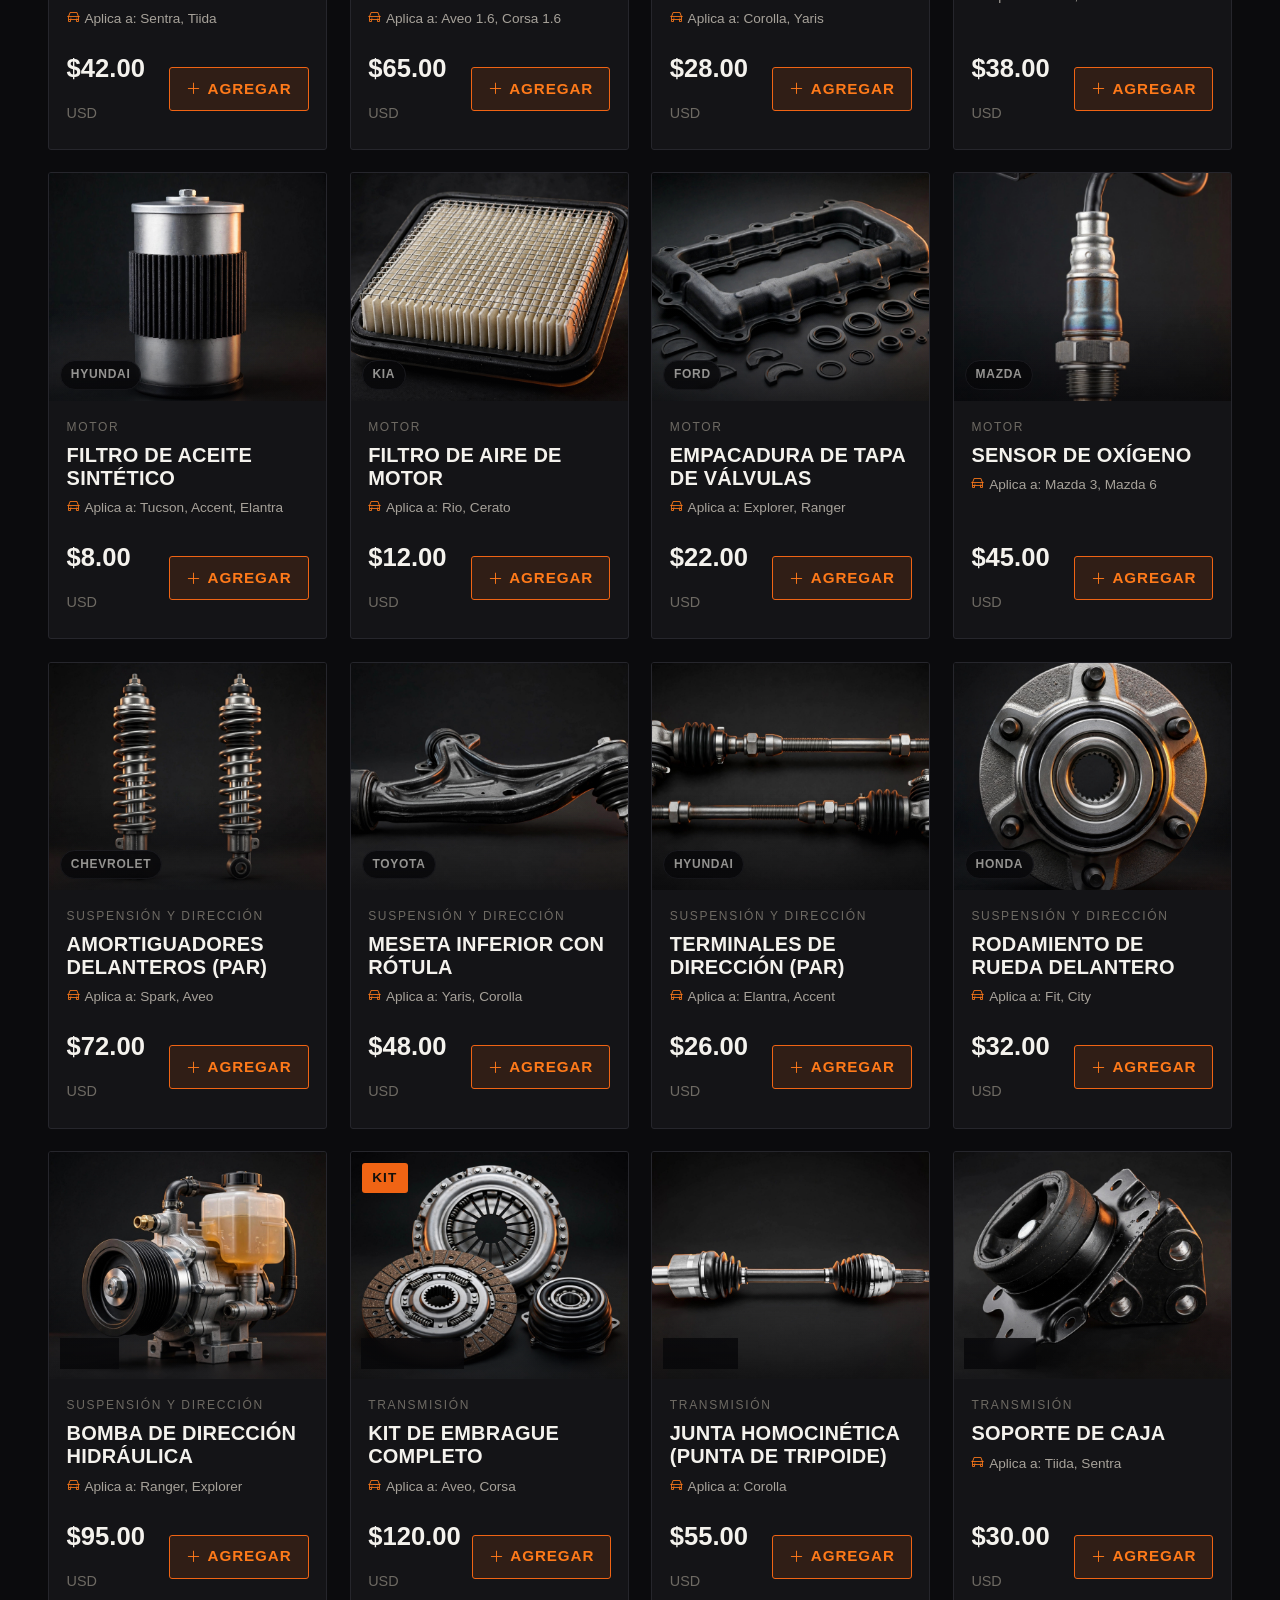
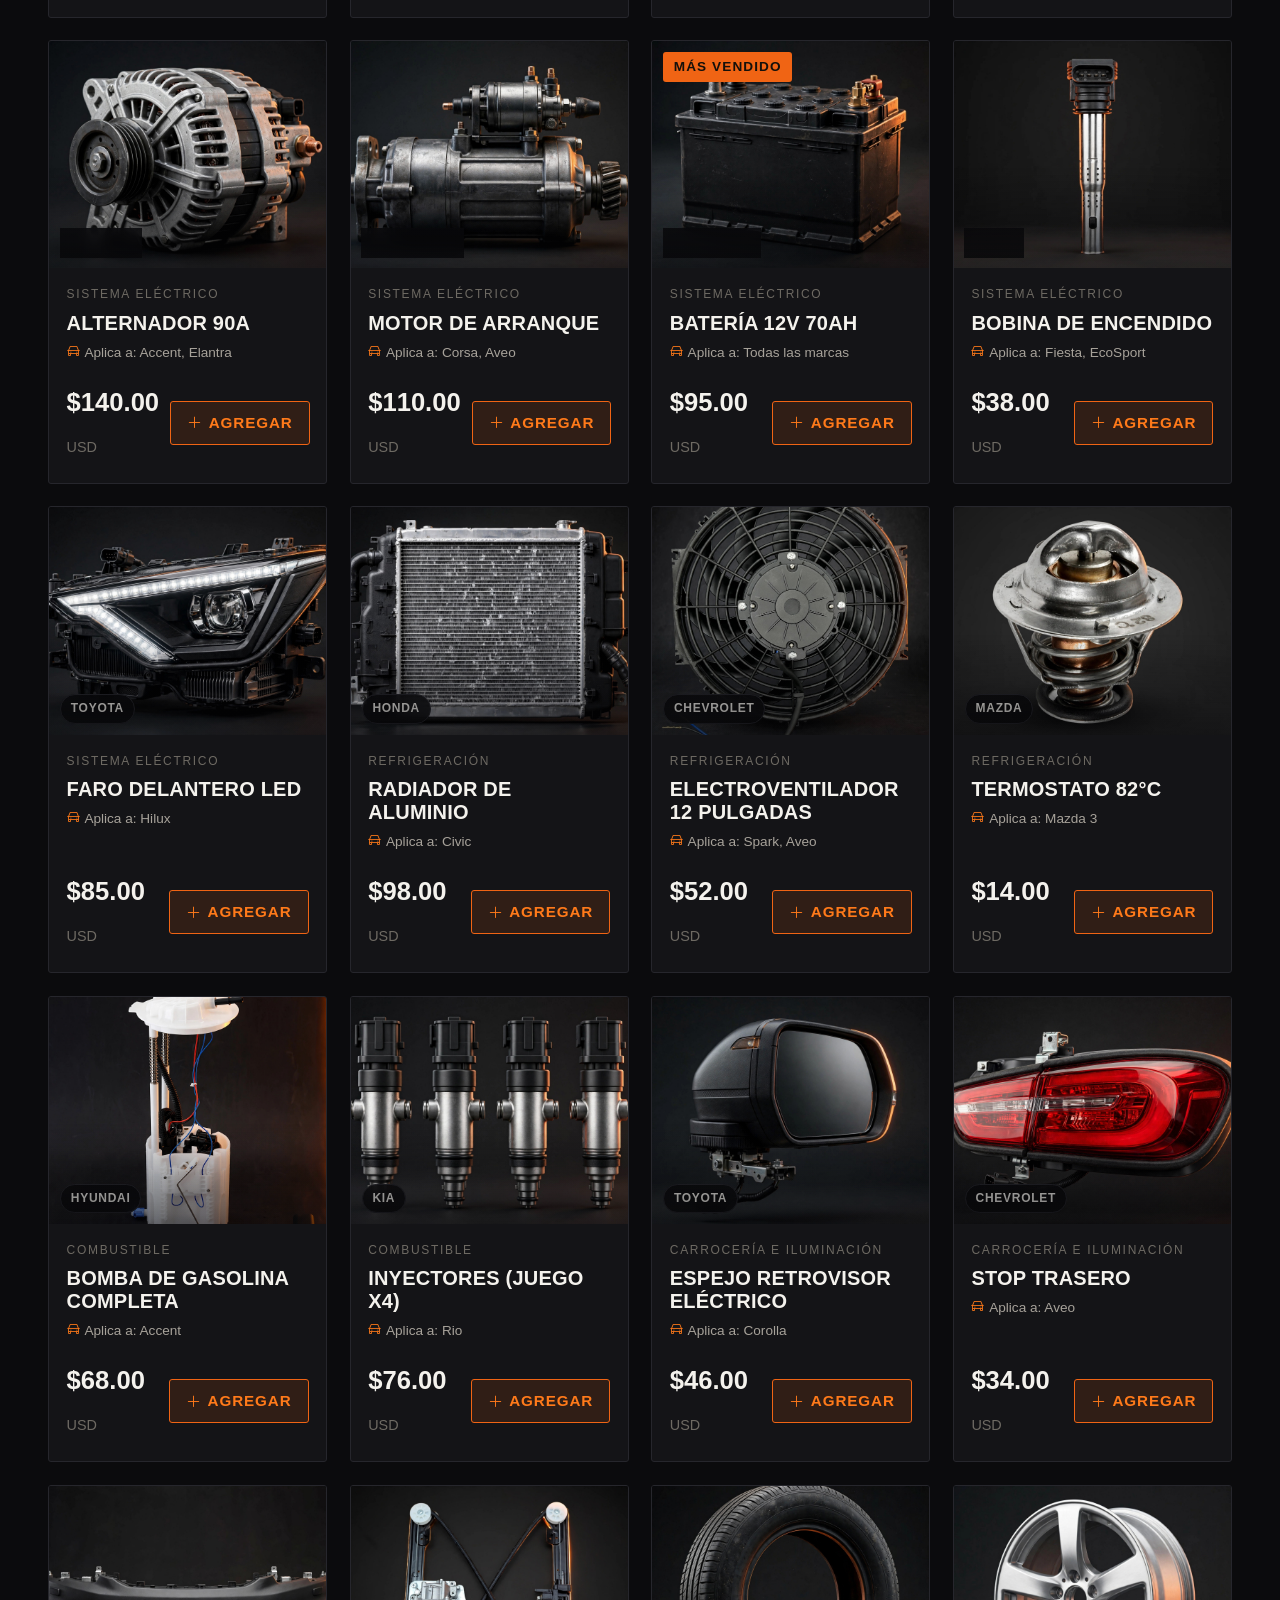
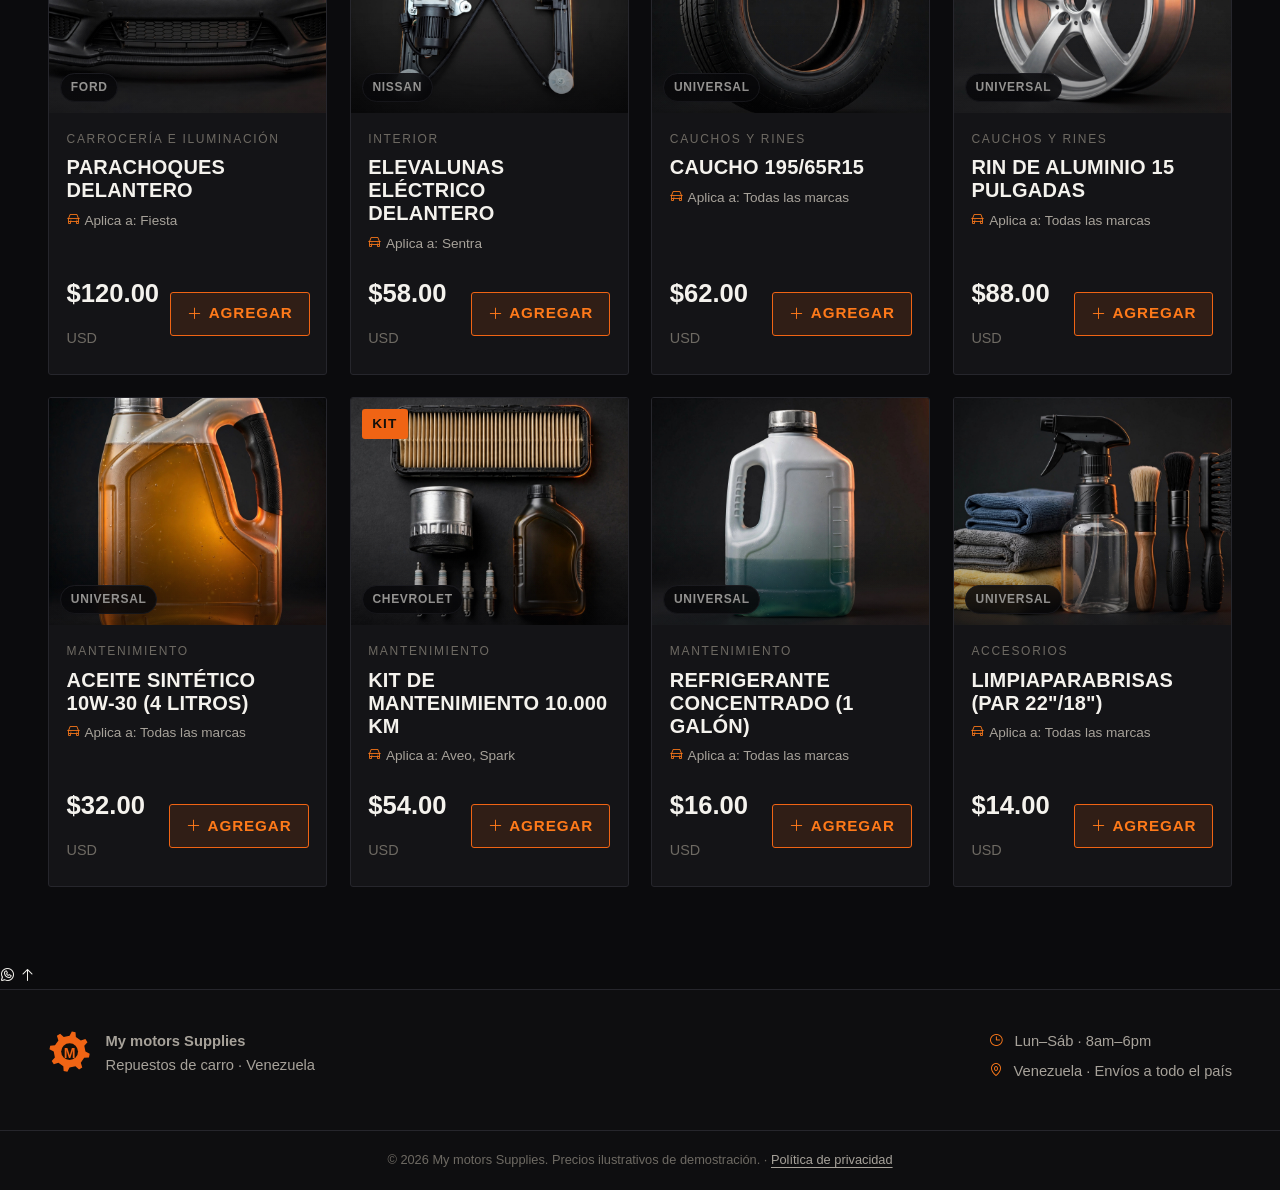
==== commit bab7a63a: "Reel ivanvibecodes: volver-arriba, WA flotante, formulario, 404, fade imgs" ====
--- a/catalogo.html
+++ b/catalogo.html
@@ -75,6 +75,10 @@
     </div>
   </section>
 </main>
+<!-- ══════════ BOTONES FLOTANTES ══════════ -->
+<a href="#" class="float-wa" data-wa-link data-wa-text="Hola, quiero cotizar un repuesto." aria-label="Cotizar por WhatsApp"><i class="ph ph-whatsapp-logo"></i></a>
+<button class="to-top" id="toTop" aria-label="Volver arriba"><i class="ph ph-arrow-up"></i></button>
+
 
 <footer class="footer">
   <div class="footer-inner">
--- a/css/styles.css
+++ b/css/styles.css
@@ -671,3 +671,14 @@
   .search-band-inner { flex-wrap: wrap; }
   .search-band-inner .btn { width: 100%; justify-content: center; }
 }
+
+/* ============ PÁGINA LEGAL ============ */
+.legal { max-width: 46rem; margin: 0 auto; padding: 3.5rem 1.25rem 4rem; }
+.legal h1 { font-family: var(--font-d); font-size: clamp(2rem, 5vw, 3rem); font-weight: 600; letter-spacing: 0.01em; margin: 0.6rem 0 0.4rem; }
+.legal-updated { color: var(--muted); font-size: 0.9rem; margin-bottom: 2rem; }
+.legal h2 { font-family: var(--font-d); font-size: 1.35rem; font-weight: 600; letter-spacing: 0.02em; margin: 2.2rem 0 0.7rem; color: var(--accent); }
+.legal p, .legal li { color: #c9c9ce; line-height: 1.75; }
+.legal ul { padding-left: 1.3rem; display: grid; gap: 0.5rem; margin: 0.8rem 0; }
+.legal a { color: var(--accent); }
+.footer-note a { color: var(--muted); text-decoration: underline; text-underline-offset: 3px; }
+.footer-note a:hover { color: var(--accent); }
--- a/css/phosphor.css
+++ b/css/phosphor.css
@@ -0,0 +1,4626 @@
+@font-face {
+  font-family: "Phosphor";
+  src:
+    url("../fonts/vendor/Phosphor.woff2") format("woff2"),
+    url("../fonts/vendor/Phosphor.woff") format("woff"),
+    ;
+  font-weight: normal;
+  font-style: normal;
+  font-display: block;
+}
+
+.ph {
+  /* use !important to prevent issues with browser extensions that change fonts */
+  font-family: "Phosphor" !important;
+  speak: never;
+  font-style: normal;
+  font-weight: normal;
+  font-variant: normal;
+  text-transform: none;
+  line-height: 1;
+
+  /* Enable Ligatures ================ */
+  letter-spacing: 0;
+  -webkit-font-feature-settings: "liga";
+  -moz-font-feature-settings: "liga=1";
+  -moz-font-feature-settings: "liga";
+  -ms-font-feature-settings: "liga" 1;
+  font-feature-settings: "liga";
+  -webkit-font-variant-ligatures: discretionary-ligatures;
+  font-variant-ligatures: discretionary-ligatures;
+
+  /* Better Font Rendering =========== */
+  -webkit-font-smoothing: antialiased;
+  -moz-osx-font-smoothing: grayscale;
+}
+
+.ph.ph-acorn:before {
+  content: "\eb9a";
+}
+.ph.ph-address-book:before {
+  content: "\e6f8";
+}
+.ph.ph-address-book-tabs:before {
+  content: "\ee4e";
+}
+.ph.ph-air-traffic-control:before {
+  content: "\ecd8";
+}
+.ph.ph-airplane:before {
+  content: "\e002";
+}
+.ph.ph-airplane-in-flight:before {
+  content: "\e4fe";
+}
+.ph.ph-airplane-landing:before {
+  content: "\e502";
+}
+.ph.ph-airplane-takeoff:before {
+  content: "\e504";
+}
+.ph.ph-airplane-taxiing:before {
+  content: "\e500";
+}
+.ph.ph-airplane-tilt:before {
+  content: "\e5d6";
+}
+.ph.ph-airplay:before {
+  content: "\e004";
+}
+.ph.ph-alarm:before {
+  content: "\e006";
+}
+.ph.ph-alien:before {
+  content: "\e8a6";
+}
+.ph.ph-align-bottom:before {
+  content: "\e506";
+}
+.ph.ph-align-bottom-simple:before {
+  content: "\eb0c";
+}
+.ph.ph-align-center-horizontal:before {
+  content: "\e50a";
+}
+.ph.ph-align-center-horizontal-simple:before {
+  content: "\eb0e";
+}
+.ph.ph-align-center-vertical:before {
+  content: "\e50c";
+}
+.ph.ph-align-center-vertical-simple:before {
+  content: "\eb10";
+}
+.ph.ph-align-left:before {
+  content: "\e50e";
+}
+.ph.ph-align-left-simple:before {
+  content: "\eaee";
+}
+.ph.ph-align-right:before {
+  content: "\e510";
+}
+.ph.ph-align-right-simple:before {
+  content: "\eb12";
+}
+.ph.ph-align-top:before {
+  content: "\e512";
+}
+.ph.ph-align-top-simple:before {
+  content: "\eb14";
+}
+.ph.ph-amazon-logo:before {
+  content: "\e96c";
+}
+.ph.ph-ambulance:before {
+  content: "\e572";
+}
+.ph.ph-anchor:before {
+  content: "\e514";
+}
+.ph.ph-anchor-simple:before {
+  content: "\e5d8";
+}
+.ph.ph-android-logo:before {
+  content: "\e008";
+}
+.ph.ph-angle:before {
+  content: "\e7bc";
+}
+.ph.ph-angular-logo:before {
+  content: "\eb80";
+}
+.ph.ph-aperture:before {
+  content: "\e00a";
+}
+.ph.ph-app-store-logo:before {
+  content: "\e974";
+}
+.ph.ph-app-window:before {
+  content: "\e5da";
+}
+.ph.ph-apple-logo:before {
+  content: "\e516";
+}
+.ph.ph-apple-podcasts-logo:before {
+  content: "\eb96";
+}
+.ph.ph-approximate-equals:before {
+  content: "\edaa";
+}
+.ph.ph-archive:before {
+  content: "\e00c";
+}
+.ph.ph-armchair:before {
+  content: "\e012";
+}
+.ph.ph-arrow-arc-left:before {
+  content: "\e014";
+}
+.ph.ph-arrow-arc-right:before {
+  content: "\e016";
+}
+.ph.ph-arrow-bend-double-up-left:before {
+  content: "\e03a";
+}
+.ph.ph-arrow-bend-double-up-right:before {
+  content: "\e03c";
+}
+.ph.ph-arrow-bend-down-left:before {
+  content: "\e018";
+}
+.ph.ph-arrow-bend-down-right:before {
+  content: "\e01a";
+}
+.ph.ph-arrow-bend-left-down:before {
+  content: "\e01c";
+}
+.ph.ph-arrow-bend-left-up:before {
+  content: "\e01e";
+}
+.ph.ph-arrow-bend-right-down:before {
+  content: "\e020";
+}
+.ph.ph-arrow-bend-right-up:before {
+  content: "\e022";
+}
+.ph.ph-arrow-bend-up-left:before {
+  content: "\e024";
+}
+.ph.ph-arrow-bend-up-right:before {
+  content: "\e026";
+}
+.ph.ph-arrow-circle-down:before {
+  content: "\e028";
+}
+.ph.ph-arrow-circle-down-left:before {
+  content: "\e02a";
+}
+.ph.ph-arrow-circle-down-right:before {
+  content: "\e02c";
+}
+.ph.ph-arrow-circle-left:before {
+  content: "\e05a";
+}
+.ph.ph-arrow-circle-right:before {
+  content: "\e02e";
+}
+.ph.ph-arrow-circle-up:before {
+  content: "\e030";
+}
+.ph.ph-arrow-circle-up-left:before {
+  content: "\e032";
+}
+.ph.ph-arrow-circle-up-right:before {
+  content: "\e034";
+}
+.ph.ph-arrow-clockwise:before {
+  content: "\e036";
+}
+.ph.ph-arrow-counter-clockwise:before {
+  content: "\e038";
+}
+.ph.ph-arrow-down:before {
+  content: "\e03e";
+}
+.ph.ph-arrow-down-left:before {
+  content: "\e040";
+}
+.ph.ph-arrow-down-right:before {
+  content: "\e042";
+}
+.ph.ph-arrow-elbow-down-left:before {
+  content: "\e044";
+}
+.ph.ph-arrow-elbow-down-right:before {
+  content: "\e046";
+}
+.ph.ph-arrow-elbow-left:before {
+  content: "\e048";
+}
+.ph.ph-arrow-elbow-left-down:before {
+  content: "\e04a";
+}
+.ph.ph-arrow-elbow-left-up:before {
+  content: "\e04c";
+}
+.ph.ph-arrow-elbow-right:before {
+  content: "\e04e";
+}
+.ph.ph-arrow-elbow-right-down:before {
+  content: "\e050";
+}
+.ph.ph-arrow-elbow-right-up:before {
+  content: "\e052";
+}
+.ph.ph-arrow-elbow-up-left:before {
+  content: "\e054";
+}
+.ph.ph-arrow-elbow-up-right:before {
+  content: "\e056";
+}
+.ph.ph-arrow-fat-down:before {
+  content: "\e518";
+}
+.ph.ph-arrow-fat-left:before {
+  content: "\e51a";
+}
+.ph.ph-arrow-fat-line-down:before {
+  content: "\e51c";
+}
+.ph.ph-arrow-fat-line-left:before {
+  content: "\e51e";
+}
+.ph.ph-arrow-fat-line-right:before {
+  content: "\e520";
+}
+.ph.ph-arrow-fat-line-up:before {
+  content: "\e522";
+}
+.ph.ph-arrow-fat-lines-down:before {
+  content: "\e524";
+}
+.ph.ph-arrow-fat-lines-left:before {
+  content: "\e526";
+}
+.ph.ph-arrow-fat-lines-right:before {
+  content: "\e528";
+}
+.ph.ph-arrow-fat-lines-up:before {
+  content: "\e52a";
+}
+.ph.ph-arrow-fat-right:before {
+  content: "\e52c";
+}
+.ph.ph-arrow-fat-up:before {
+  content: "\e52e";
+}
+.ph.ph-arrow-left:before {
+  content: "\e058";
+}
+.ph.ph-arrow-line-down:before {
+  content: "\e05c";
+}
+.ph.ph-arrow-line-down-left:before {
+  content: "\e05e";
+}
+.ph.ph-arrow-line-down-right:before {
+  content: "\e060";
+}
+.ph.ph-arrow-line-left:before {
+  content: "\e062";
+}
+.ph.ph-arrow-line-right:before {
+  content: "\e064";
+}
+.ph.ph-arrow-line-up:before {
+  content: "\e066";
+}
+.ph.ph-arrow-line-up-left:before {
+  content: "\e068";
+}
+.ph.ph-arrow-line-up-right:before {
+  content: "\e06a";
+}
+.ph.ph-arrow-right:before {
+  content: "\e06c";
+}
+.ph.ph-arrow-square-down:before {
+  content: "\e06e";
+}
+.ph.ph-arrow-square-down-left:before {
+  content: "\e070";
+}
+.ph.ph-arrow-square-down-right:before {
+  content: "\e072";
+}
+.ph.ph-arrow-square-in:before {
+  content: "\e5dc";
+}
+.ph.ph-arrow-square-left:before {
+  content: "\e074";
+}
+.ph.ph-arrow-square-out:before {
+  content: "\e5de";
+}
+.ph.ph-arrow-square-right:before {
+  content: "\e076";
+}
+.ph.ph-arrow-square-up:before {
+  content: "\e078";
+}
+.ph.ph-arrow-square-up-left:before {
+  content: "\e07a";
+}
+.ph.ph-arrow-square-up-right:before {
+  content: "\e07c";
+}
+.ph.ph-arrow-u-down-left:before {
+  content: "\e07e";
+}
+.ph.ph-arrow-u-down-right:before {
+  content: "\e080";
+}
+.ph.ph-arrow-u-left-down:before {
+  content: "\e082";
+}
+.ph.ph-arrow-u-left-up:before {
+  content: "\e084";
+}
+.ph.ph-arrow-u-right-down:before {
+  content: "\e086";
+}
+.ph.ph-arrow-u-right-up:before {
+  content: "\e088";
+}
+.ph.ph-arrow-u-up-left:before {
+  content: "\e08a";
+}
+.ph.ph-arrow-u-up-right:before {
+  content: "\e08c";
+}
+.ph.ph-arrow-up:before {
+  content: "\e08e";
+}
+.ph.ph-arrow-up-left:before {
+  content: "\e090";
+}
+.ph.ph-arrow-up-right:before {
+  content: "\e092";
+}
+.ph.ph-arrows-clockwise:before {
+  content: "\e094";
+}
+.ph.ph-arrows-counter-clockwise:before {
+  content: "\e096";
+}
+.ph.ph-arrows-down-up:before {
+  content: "\e098";
+}
+.ph.ph-arrows-horizontal:before {
+  content: "\eb06";
+}
+.ph.ph-arrows-in:before {
+  content: "\e09a";
+}
+.ph.ph-arrows-in-cardinal:before {
+  content: "\e09c";
+}
+.ph.ph-arrows-in-line-horizontal:before {
+  content: "\e530";
+}
+.ph.ph-arrows-in-line-vertical:before {
+  content: "\e532";
+}
+.ph.ph-arrows-in-simple:before {
+  content: "\e09e";
+}
+.ph.ph-arrows-left-right:before {
+  content: "\e0a0";
+}
+.ph.ph-arrows-merge:before {
+  content: "\ed3e";
+}
+.ph.ph-arrows-out:before {
+  content: "\e0a2";
+}
+.ph.ph-arrows-out-cardinal:before {
+  content: "\e0a4";
+}
+.ph.ph-arrows-out-line-horizontal:before {
+  content: "\e534";
+}
+.ph.ph-arrows-out-line-vertical:before {
+  content: "\e536";
+}
+.ph.ph-arrows-out-simple:before {
+  content: "\e0a6";
+}
+.ph.ph-arrows-split:before {
+  content: "\ed3c";
+}
+.ph.ph-arrows-vertical:before {
+  content: "\eb04";
+}
+.ph.ph-article:before {
+  content: "\e0a8";
+}
+.ph.ph-article-medium:before {
+  content: "\e5e0";
+}
+.ph.ph-article-ny-times:before {
+  content: "\e5e2";
+}
+.ph.ph-asclepius:before {
+  content: "\ee34";
+}
+.ph.ph-caduceus:before {
+  content: "\ee34";
+}
+.ph.ph-asterisk:before {
+  content: "\e0aa";
+}
+.ph.ph-asterisk-simple:before {
+  content: "\e832";
+}
+.ph.ph-at:before {
+  content: "\e0ac";
+}
+.ph.ph-atom:before {
+  content: "\e5e4";
+}
+.ph.ph-avocado:before {
+  content: "\ee04";
+}
+.ph.ph-axe:before {
+  content: "\e9fc";
+}
+.ph.ph-baby:before {
+  content: "\e774";
+}
+.ph.ph-baby-carriage:before {
+  content: "\e818";
+}
+.ph.ph-backpack:before {
+  content: "\e922";
+}
+.ph.ph-backspace:before {
+  content: "\e0ae";
+}
+.ph.ph-bag:before {
+  content: "\e0b0";
+}
+.ph.ph-bag-simple:before {
+  content: "\e5e6";
+}
+.ph.ph-balloon:before {
+  content: "\e76c";
+}
+.ph.ph-bandaids:before {
+  content: "\e0b2";
+}
+.ph.ph-bank:before {
+  content: "\e0b4";
+}
+.ph.ph-barbell:before {
+  content: "\e0b6";
+}
+.ph.ph-barcode:before {
+  content: "\e0b8";
+}
+.ph.ph-barn:before {
+  content: "\ec72";
+}
+.ph.ph-barricade:before {
+  content: "\e948";
+}
+.ph.ph-baseball:before {
+  content: "\e71a";
+}
+.ph.ph-baseball-cap:before {
+  content: "\ea28";
+}
+.ph.ph-baseball-helmet:before {
+  content: "\ee4a";
+}
+.ph.ph-basket:before {
+  content: "\e964";
+}
+.ph.ph-basketball:before {
+  content: "\e724";
+}
+.ph.ph-bathtub:before {
+  content: "\e81e";
+}
+.ph.ph-battery-charging:before {
+  content: "\e0ba";
+}
+.ph.ph-battery-charging-vertical:before {
+  content: "\e0bc";
+}
+.ph.ph-battery-empty:before {
+  content: "\e0be";
+}
+.ph.ph-battery-full:before {
+  content: "\e0c0";
+}
+.ph.ph-battery-high:before {
+  content: "\e0c2";
+}
+.ph.ph-battery-low:before {
+  content: "\e0c4";
+}
+.ph.ph-battery-medium:before {
+  content: "\e0c6";
+}
+.ph.ph-battery-plus:before {
+  content: "\e808";
+}
+.ph.ph-battery-plus-vertical:before {
+  content: "\ec50";
+}
+.ph.ph-battery-vertical-empty:before {
+  content: "\e7c6";
+}
+.ph.ph-battery-vertical-full:before {
+  content: "\e7c4";
+}
+.ph.ph-battery-vertical-high:before {
+  content: "\e7c2";
+}
+.ph.ph-battery-vertical-low:before {
+  content: "\e7be";
+}
+.ph.ph-battery-vertical-medium:before {
+  content: "\e7c0";
+}
+.ph.ph-battery-warning:before {
+  content: "\e0c8";
+}
+.ph.ph-battery-warning-vertical:before {
+  content: "\e0ca";
+}
+.ph.ph-beach-ball:before {
+  content: "\ed24";
+}
+.ph.ph-beanie:before {
+  content: "\ea2a";
+}
+.ph.ph-bed:before {
+  content: "\e0cc";
+}
+.ph.ph-beer-bottle:before {
+  content: "\e7b0";
+}
+.ph.ph-beer-stein:before {
+  content: "\eb62";
+}
+.ph.ph-behance-logo:before {
+  content: "\e7f4";
+}
+.ph.ph-bell:before {
+  content: "\e0ce";
+}
+.ph.ph-bell-ringing:before {
+  content: "\e5e8";
+}
+.ph.ph-bell-simple:before {
+  content: "\e0d0";
+}
+.ph.ph-bell-simple-ringing:before {
+  content: "\e5ea";
+}
+.ph.ph-bell-simple-slash:before {
+  content: "\e0d2";
+}
+.ph.ph-bell-simple-z:before {
+  content: "\e5ec";
+}
+.ph.ph-bell-slash:before {
+  content: "\e0d4";
+}
+.ph.ph-bell-z:before {
+  content: "\e5ee";
+}
+.ph.ph-belt:before {
+  content: "\ea2c";
+}
+.ph.ph-bezier-curve:before {
+  content: "\eb00";
+}
+.ph.ph-bicycle:before {
+  content: "\e0d6";
+}
+.ph.ph-binary:before {
+  content: "\ee60";
+}
+.ph.ph-binoculars:before {
+  content: "\ea64";
+}
+.ph.ph-biohazard:before {
+  content: "\e9e0";
+}
+.ph.ph-bird:before {
+  content: "\e72c";
+}
+.ph.ph-blueprint:before {
+  content: "\eda0";
+}
+.ph.ph-bluetooth:before {
+  content: "\e0da";
+}
+.ph.ph-bluetooth-connected:before {
+  content: "\e0dc";
+}
+.ph.ph-bluetooth-slash:before {
+  content: "\e0de";
+}
+.ph.ph-bluetooth-x:before {
+  content: "\e0e0";
+}
+.ph.ph-boat:before {
+  content: "\e786";
+}
+.ph.ph-bomb:before {
+  content: "\ee0a";
+}
+.ph.ph-bone:before {
+  content: "\e7f2";
+}
+.ph.ph-book:before {
+  content: "\e0e2";
+}
+.ph.ph-book-bookmark:before {
+  content: "\e0e4";
+}
+.ph.ph-book-open:before {
+  content: "\e0e6";
+}
+.ph.ph-book-open-text:before {
+  content: "\e8f2";
+}
+.ph.ph-book-open-user:before {
+  content: "\ede0";
+}
+.ph.ph-bookmark:before {
+  content: "\e0e8";
+}
+.ph.ph-bookmark-simple:before {
+  content: "\e0ea";
+}
+.ph.ph-bookmarks:before {
+  content: "\e0ec";
+}
+.ph.ph-bookmarks-simple:before {
+  content: "\e5f0";
+}
+.ph.ph-books:before {
+  content: "\e758";
+}
+.ph.ph-boot:before {
+  content: "\ecca";
+}
+.ph.ph-boules:before {
+  content: "\e722";
+}
+.ph.ph-bounding-box:before {
+  content: "\e6ce";
+}
+.ph.ph-bowl-food:before {
+  content: "\eaa4";
+}
+.ph.ph-bowl-steam:before {
+  content: "\e8e4";
+}
+.ph.ph-bowling-ball:before {
+  content: "\ea34";
+}
+.ph.ph-box-arrow-down:before {
+  content: "\e00e";
+}
+.ph.ph-archive-box:before {
+  content: "\e00e";
+}
+.ph.ph-box-arrow-up:before {
+  content: "\ee54";
+}
+.ph.ph-boxing-glove:before {
+  content: "\ea36";
+}
+.ph.ph-brackets-angle:before {
+  content: "\e862";
+}
+.ph.ph-brackets-curly:before {
+  content: "\e860";
+}
+.ph.ph-brackets-round:before {
+  content: "\e864";
+}
+.ph.ph-brackets-square:before {
+  content: "\e85e";
+}
+.ph.ph-brain:before {
+  content: "\e74e";
+}
+.ph.ph-brandy:before {
+  content: "\e6b4";
+}
+.ph.ph-bread:before {
+  content: "\e81c";
+}
+.ph.ph-bridge:before {
+  content: "\ea68";
+}
+.ph.ph-briefcase:before {
+  content: "\e0ee";
+}
+.ph.ph-briefcase-metal:before {
+  content: "\e5f2";
+}
+.ph.ph-broadcast:before {
+  content: "\e0f2";
+}
+.ph.ph-broom:before {
+  content: "\ec54";
+}
+.ph.ph-browser:before {
+  content: "\e0f4";
+}
+.ph.ph-browsers:before {
+  content: "\e0f6";
+}
+.ph.ph-bug:before {
+  content: "\e5f4";
+}
+.ph.ph-bug-beetle:before {
+  content: "\e5f6";
+}
+.ph.ph-bug-droid:before {
+  content: "\e5f8";
+}
+.ph.ph-building:before {
+  content: "\e100";
+}
+.ph.ph-building-apartment:before {
+  content: "\e0fe";
+}
+.ph.ph-building-office:before {
+  content: "\e0ff";
+}
+.ph.ph-buildings:before {
+  content: "\e102";
+}
+.ph.ph-bulldozer:before {
+  content: "\ec6c";
+}
+.ph.ph-bus:before {
+  content: "\e106";
+}
+.ph.ph-butterfly:before {
+  content: "\ea6e";
+}
+.ph.ph-cable-car:before {
+  content: "\e49c";
+}
+.ph.ph-cactus:before {
+  content: "\e918";
+}
+.ph.ph-cake:before {
+  content: "\e780";
+}
+.ph.ph-calculator:before {
+  content: "\e538";
+}
+.ph.ph-calendar:before {
+  content: "\e108";
+}
+.ph.ph-calendar-blank:before {
+  content: "\e10a";
+}
+.ph.ph-calendar-check:before {
+  content: "\e712";
+}
+.ph.ph-calendar-dot:before {
+  content: "\e7b2";
+}
+.ph.ph-calendar-dots:before {
+  content: "\e7b4";
+}
+.ph.ph-calendar-heart:before {
+  content: "\e8b0";
+}
+.ph.ph-calendar-minus:before {
+  content: "\ea14";
+}
+.ph.ph-calendar-plus:before {
+  content: "\e714";
+}
+.ph.ph-calendar-slash:before {
+  content: "\ea12";
+}
+.ph.ph-calendar-star:before {
+  content: "\e8b2";
+}
+.ph.ph-calendar-x:before {
+  content: "\e10c";
+}
+.ph.ph-call-bell:before {
+  content: "\e7de";
+}
+.ph.ph-camera:before {
+  content: "\e10e";
+}
+.ph.ph-camera-plus:before {
+  content: "\ec58";
+}
+.ph.ph-camera-rotate:before {
+  content: "\e7a4";
+}
+.ph.ph-camera-slash:before {
+  content: "\e110";
+}
+.ph.ph-campfire:before {
+  content: "\e9d8";
+}
+.ph.ph-car:before {
+  content: "\e112";
+}
+.ph.ph-car-battery:before {
+  content: "\ee30";
+}
+.ph.ph-car-profile:before {
+  content: "\e8cc";
+}
+.ph.ph-car-simple:before {
+  content: "\e114";
+}
+.ph.ph-cardholder:before {
+  content: "\e5fa";
+}
+.ph.ph-cards:before {
+  content: "\e0f8";
+}
+.ph.ph-cards-three:before {
+  content: "\ee50";
+}
+.ph.ph-caret-circle-double-down:before {
+  content: "\e116";
+}
+.ph.ph-caret-circle-double-left:before {
+  content: "\e118";
+}
+.ph.ph-caret-circle-double-right:before {
+  content: "\e11a";
+}
+.ph.ph-caret-circle-double-up:before {
+  content: "\e11c";
+}
+.ph.ph-caret-circle-down:before {
+  content: "\e11e";
+}
+.ph.ph-caret-circle-left:before {
+  content: "\e120";
+}
+.ph.ph-caret-circle-right:before {
+  content: "\e122";
+}
+.ph.ph-caret-circle-up:before {
+  content: "\e124";
+}
+.ph.ph-caret-circle-up-down:before {
+  content: "\e13e";
+}
+.ph.ph-caret-double-down:before {
+  content: "\e126";
+}
+.ph.ph-caret-double-left:before {
+  content: "\e128";
+}
+.ph.ph-caret-double-right:before {
+  content: "\e12a";
+}
+.ph.ph-caret-double-up:before {
+  content: "\e12c";
+}
+.ph.ph-caret-down:before {
+  content: "\e136";
+}
+.ph.ph-caret-left:before {
+  content: "\e138";
+}
+.ph.ph-caret-line-down:before {
+  content: "\e134";
+}
+.ph.ph-caret-line-left:before {
+  content: "\e132";
+}
+.ph.ph-caret-line-right:before {
+  content: "\e130";
+}
+.ph.ph-caret-line-up:before {
+  content: "\e12e";
+}
+.ph.ph-caret-right:before {
+  content: "\e13a";
+}
+.ph.ph-caret-up:before {
+  content: "\e13c";
+}
+.ph.ph-caret-up-down:before {
+  content: "\e140";
+}
+.ph.ph-carrot:before {
+  content: "\ed38";
+}
+.ph.ph-cash-register:before {
+  content: "\ed80";
+}
+.ph.ph-cassette-tape:before {
+  content: "\ed2e";
+}
+.ph.ph-castle-turret:before {
+  content: "\e9d0";
+}
+.ph.ph-cat:before {
+  content: "\e748";
+}
+.ph.ph-cell-signal-full:before {
+  content: "\e142";
+}
+.ph.ph-cell-signal-high:before {
+  content: "\e144";
+}
+.ph.ph-cell-signal-low:before {
+  content: "\e146";
+}
+.ph.ph-cell-signal-medium:before {
+  content: "\e148";
+}
+.ph.ph-cell-signal-none:before {
+  content: "\e14a";
+}
+.ph.ph-cell-signal-slash:before {
+  content: "\e14c";
+}
+.ph.ph-cell-signal-x:before {
+  content: "\e14e";
+}
+.ph.ph-cell-tower:before {
+  content: "\ebaa";
+}
+.ph.ph-certificate:before {
+  content: "\e766";
+}
+.ph.ph-chair:before {
+  content: "\e950";
+}
+.ph.ph-chalkboard:before {
+  content: "\e5fc";
+}
+.ph.ph-chalkboard-simple:before {
+  content: "\e5fe";
+}
+.ph.ph-chalkboard-teacher:before {
+  content: "\e600";
+}
+.ph.ph-champagne:before {
+  content: "\eaca";
+}
+.ph.ph-charging-station:before {
+  content: "\e8d0";
+}
+.ph.ph-chart-bar:before {
+  content: "\e150";
+}
+.ph.ph-chart-bar-horizontal:before {
+  content: "\e152";
+}
+.ph.ph-chart-donut:before {
+  content: "\eaa6";
+}
+.ph.ph-chart-line:before {
+  content: "\e154";
+}
+.ph.ph-chart-line-down:before {
+  content: "\e8b6";
+}
+.ph.ph-chart-line-up:before {
+  content: "\e156";
+}
+.ph.ph-chart-pie:before {
+  content: "\e158";
+}
+.ph.ph-chart-pie-slice:before {
+  content: "\e15a";
+}
+.ph.ph-chart-polar:before {
+  content: "\eaa8";
+}
+.ph.ph-chart-scatter:before {
+  content: "\eaac";
+}
+.ph.ph-chat:before {
+  content: "\e15c";
+}
+.ph.ph-chat-centered:before {
+  content: "\e160";
+}
+.ph.ph-chat-centered-dots:before {
+  content: "\e164";
+}
+.ph.ph-chat-centered-slash:before {
+  content: "\e162";
+}
+.ph.ph-chat-centered-text:before {
+  content: "\e166";
+}
+.ph.ph-chat-circle:before {
+  content: "\e168";
+}
+.ph.ph-chat-circle-dots:before {
+  content: "\e16c";
+}
+.ph.ph-chat-circle-slash:before {
+  content: "\e16a";
+}
+.ph.ph-chat-circle-text:before {
+  content: "\e16e";
+}
+.ph.ph-chat-dots:before {
+  content: "\e170";
+}
+.ph.ph-chat-slash:before {
+  content: "\e15e";
+}
+.ph.ph-chat-teardrop:before {
+  content: "\e172";
+}
+.ph.ph-chat-teardrop-dots:before {
+  content: "\e176";
+}
+.ph.ph-chat-teardrop-slash:before {
+  content: "\e174";
+}
+.ph.ph-chat-teardrop-text:before {
+  content: "\e178";
+}
+.ph.ph-chat-text:before {
+  content: "\e17a";
+}
+.ph.ph-chats:before {
+  content: "\e17c";
+}
+.ph.ph-chats-circle:before {
+  content: "\e17e";
+}
+.ph.ph-chats-teardrop:before {
+  content: "\e180";
+}
+.ph.ph-check:before {
+  content: "\e182";
+}
+.ph.ph-check-circle:before {
+  content: "\e184";
+}
+.ph.ph-check-fat:before {
+  content: "\eba6";
+}
+.ph.ph-check-square:before {
+  content: "\e186";
+}
+.ph.ph-check-square-offset:before {
+  content: "\e188";
+}
+.ph.ph-checkerboard:before {
+  content: "\e8c4";
+}
+.ph.ph-checks:before {
+  content: "\e53a";
+}
+.ph.ph-cheers:before {
+  content: "\ea4a";
+}
+.ph.ph-cheese:before {
+  content: "\e9fe";
+}
+.ph.ph-chef-hat:before {
+  content: "\ed8e";
+}
+.ph.ph-cherries:before {
+  content: "\e830";
+}
+.ph.ph-church:before {
+  content: "\ecea";
+}
+.ph.ph-cigarette:before {
+  content: "\ed90";
+}
+.ph.ph-cigarette-slash:before {
+  content: "\ed92";
+}
+.ph.ph-circle:before {
+  content: "\e18a";
+}
+.ph.ph-circle-dashed:before {
+  content: "\e602";
+}
+.ph.ph-circle-half:before {
+  content: "\e18c";
+}
+.ph.ph-circle-half-tilt:before {
+  content: "\e18e";
+}
+.ph.ph-circle-notch:before {
+  content: "\eb44";
+}
+.ph.ph-circles-four:before {
+  content: "\e190";
+}
+.ph.ph-circles-three:before {
+  content: "\e192";
+}
+.ph.ph-circles-three-plus:before {
+  content: "\e194";
+}
+.ph.ph-circuitry:before {
+  content: "\e9c2";
+}
+.ph.ph-city:before {
+  content: "\ea6a";
+}
+.ph.ph-clipboard:before {
+  content: "\e196";
+}
+.ph.ph-clipboard-text:before {
+  content: "\e198";
+}
+.ph.ph-clock:before {
+  content: "\e19a";
+}
+.ph.ph-clock-afternoon:before {
+  content: "\e19c";
+}
+.ph.ph-clock-clockwise:before {
+  content: "\e19e";
+}
+.ph.ph-clock-countdown:before {
+  content: "\ed2c";
+}
+.ph.ph-clock-counter-clockwise:before {
+  content: "\e1a0";
+}
+.ph.ph-clock-user:before {
+  content: "\edec";
+}
+.ph.ph-closed-captioning:before {
+  content: "\e1a4";
+}
+.ph.ph-cloud:before {
+  content: "\e1aa";
+}
+.ph.ph-cloud-arrow-down:before {
+  content: "\e1ac";
+}
+.ph.ph-cloud-arrow-up:before {
+  content: "\e1ae";
+}
+.ph.ph-cloud-check:before {
+  content: "\e1b0";
+}
+.ph.ph-cloud-fog:before {
+  content: "\e53c";
+}
+.ph.ph-cloud-lightning:before {
+  content: "\e1b2";
+}
+.ph.ph-cloud-moon:before {
+  content: "\e53e";
+}
+.ph.ph-cloud-rain:before {
+  content: "\e1b4";
+}
+.ph.ph-cloud-slash:before {
+  content: "\e1b6";
+}
+.ph.ph-cloud-snow:before {
+  content: "\e1b8";
+}
+.ph.ph-cloud-sun:before {
+  content: "\e540";
+}
+.ph.ph-cloud-warning:before {
+  content: "\ea98";
+}
+.ph.ph-cloud-x:before {
+  content: "\ea96";
+}
+.ph.ph-clover:before {
+  content: "\edc8";
+}
+.ph.ph-club:before {
+  content: "\e1ba";
+}
+.ph.ph-coat-hanger:before {
+  content: "\e7fe";
+}
+.ph.ph-coda-logo:before {
+  content: "\e7ce";
+}
+.ph.ph-code:before {
+  content: "\e1bc";
+}
+.ph.ph-code-block:before {
+  content: "\eafe";
+}
+.ph.ph-code-simple:before {
+  content: "\e1be";
+}
+.ph.ph-codepen-logo:before {
+  content: "\e978";
+}
+.ph.ph-codesandbox-logo:before {
+  content: "\ea06";
+}
+.ph.ph-coffee:before {
+  content: "\e1c2";
+}
+.ph.ph-coffee-bean:before {
+  content: "\e1c0";
+}
+.ph.ph-coin:before {
+  content: "\e60e";
+}
+.ph.ph-coin-vertical:before {
+  content: "\eb48";
+}
+.ph.ph-coins:before {
+  content: "\e78e";
+}
+.ph.ph-columns:before {
+  content: "\e546";
+}
+.ph.ph-columns-plus-left:before {
+  content: "\e544";
+}
+.ph.ph-columns-plus-right:before {
+  content: "\e542";
+}
+.ph.ph-command:before {
+  content: "\e1c4";
+}
+.ph.ph-compass:before {
+  content: "\e1c8";
+}
+.ph.ph-compass-rose:before {
+  content: "\e1c6";
+}
+.ph.ph-compass-tool:before {
+  content: "\ea0e";
+}
+.ph.ph-computer-tower:before {
+  content: "\e548";
+}
+.ph.ph-confetti:before {
+  content: "\e81a";
+}
+.ph.ph-contactless-payment:before {
+  content: "\ed42";
+}
+.ph.ph-control:before {
+  content: "\eca6";
+}
+.ph.ph-cookie:before {
+  content: "\e6ca";
+}
+.ph.ph-cooking-pot:before {
+  content: "\e764";
+}
+.ph.ph-copy:before {
+  content: "\e1ca";
+}
+.ph.ph-copy-simple:before {
+  content: "\e1cc";
+}
+.ph.ph-copyleft:before {
+  content: "\e86a";
+}
+.ph.ph-copyright:before {
+  content: "\e54a";
+}
+.ph.ph-corners-in:before {
+  content: "\e1ce";
+}
+.ph.ph-corners-out:before {
+  content: "\e1d0";
+}
+.ph.ph-couch:before {
+  content: "\e7f6";
+}
+.ph.ph-court-basketball:before {
+  content: "\ee36";
+}
+.ph.ph-cow:before {
+  content: "\eabe";
+}
+.ph.ph-cowboy-hat:before {
+  content: "\ed12";
+}
+.ph.ph-cpu:before {
+  content: "\e610";
+}
+.ph.ph-crane:before {
+  content: "\ed48";
+}
+.ph.ph-crane-tower:before {
+  content: "\ed49";
+}
+.ph.ph-credit-card:before {
+  content: "\e1d2";
+}
+.ph.ph-cricket:before {
+  content: "\ee12";
+}
+.ph.ph-crop:before {
+  content: "\e1d4";
+}
+.ph.ph-cross:before {
+  content: "\e8a0";
+}
+.ph.ph-crosshair:before {
+  content: "\e1d6";
+}
+.ph.ph-crosshair-simple:before {
+  content: "\e1d8";
+}
+.ph.ph-crown:before {
+  content: "\e614";
+}
+.ph.ph-crown-cross:before {
+  content: "\ee5e";
+}
+.ph.ph-crown-simple:before {
+  content: "\e616";
+}
+.ph.ph-cube:before {
+  content: "\e1da";
+}
+.ph.ph-cube-focus:before {
+  content: "\ed0a";
+}
+.ph.ph-cube-transparent:before {
+  content: "\ec7c";
+}
+.ph.ph-currency-btc:before {
+  content: "\e618";
+}
+.ph.ph-currency-circle-dollar:before {
+  content: "\e54c";
+}
+.ph.ph-currency-cny:before {
+  content: "\e54e";
+}
+.ph.ph-currency-dollar:before {
+  content: "\e550";
+}
+.ph.ph-currency-dollar-simple:before {
+  content: "\e552";
+}
+.ph.ph-currency-eth:before {
+  content: "\eada";
+}
+.ph.ph-currency-eur:before {
+  content: "\e554";
+}
+.ph.ph-currency-gbp:before {
+  content: "\e556";
+}
+.ph.ph-currency-inr:before {
+  content: "\e558";
+}
+.ph.ph-currency-jpy:before {
+  content: "\e55a";
+}
+.ph.ph-currency-krw:before {
+  content: "\e55c";
+}
+.ph.ph-currency-kzt:before {
+  content: "\ec4c";
+}
+.ph.ph-currency-ngn:before {
+  content: "\eb52";
+}
+.ph.ph-currency-rub:before {
+  content: "\e55e";
+}
+.ph.ph-cursor:before {
+  content: "\e1dc";
+}
+.ph.ph-cursor-click:before {
+  content: "\e7c8";
+}
+.ph.ph-cursor-text:before {
+  content: "\e7d8";
+}
+.ph.ph-cylinder:before {
+  content: "\e8fc";
+}
+.ph.ph-database:before {
+  content: "\e1de";
+}
+.ph.ph-desk:before {
+  content: "\ed16";
+}
+.ph.ph-desktop:before {
+  content: "\e560";
+}
+.ph.ph-desktop-tower:before {
+  content: "\e562";
+}
+.ph.ph-detective:before {
+  content: "\e83e";
+}
+.ph.ph-dev-to-logo:before {
+  content: "\ed0e";
+}
+.ph.ph-device-mobile:before {
+  content: "\e1e0";
+}
+.ph.ph-device-mobile-camera:before {
+  content: "\e1e2";
+}
+.ph.ph-device-mobile-slash:before {
+  content: "\ee46";
+}
+.ph.ph-device-mobile-speaker:before {
+  content: "\e1e4";
+}
+.ph.ph-device-rotate:before {
+  content: "\edf2";
+}
+.ph.ph-device-tablet:before {
+  content: "\e1e6";
+}
+.ph.ph-device-tablet-camera:before {
+  content: "\e1e8";
+}
+.ph.ph-device-tablet-speaker:before {
+  content: "\e1ea";
+}
+.ph.ph-devices:before {
+  content: "\eba4";
+}
+.ph.ph-diamond:before {
+  content: "\e1ec";
+}
+.ph.ph-diamonds-four:before {
+  content: "\e8f4";
+}
+.ph.ph-dice-five:before {
+  content: "\e1ee";
+}
+.ph.ph-dice-four:before {
+  content: "\e1f0";
+}
+.ph.ph-dice-one:before {
+  content: "\e1f2";
+}
+.ph.ph-dice-six:before {
+  content: "\e1f4";
+}
+.ph.ph-dice-three:before {
+  content: "\e1f6";
+}
+.ph.ph-dice-two:before {
+  content: "\e1f8";
+}
+.ph.ph-disc:before {
+  content: "\e564";
+}
+.ph.ph-disco-ball:before {
+  content: "\ed98";
+}
+.ph.ph-discord-logo:before {
+  content: "\e61a";
+}
+.ph.ph-divide:before {
+  content: "\e1fa";
+}
+.ph.ph-dna:before {
+  content: "\e924";
+}
+.ph.ph-dog:before {
+  content: "\e74a";
+}
+.ph.ph-door:before {
+  content: "\e61c";
+}
+.ph.ph-door-open:before {
+  content: "\e7e6";
+}
+.ph.ph-dot:before {
+  content: "\ecde";
+}
+.ph.ph-dot-outline:before {
+  content: "\ece0";
+}
+.ph.ph-dots-nine:before {
+  content: "\e1fc";
+}
+.ph.ph-dots-six:before {
+  content: "\e794";
+}
+.ph.ph-dots-six-vertical:before {
+  content: "\eae2";
+}
+.ph.ph-dots-three:before {
+  content: "\e1fe";
+}
+.ph.ph-dots-three-circle:before {
+  content: "\e200";
+}
+.ph.ph-dots-three-circle-vertical:before {
+  content: "\e202";
+}
+.ph.ph-dots-three-outline:before {
+  content: "\e204";
+}
+.ph.ph-dots-three-outline-vertical:before {
+  content: "\e206";
+}
+.ph.ph-dots-three-vertical:before {
+  content: "\e208";
+}
+.ph.ph-download:before {
+  content: "\e20a";
+}
+.ph.ph-download-simple:before {
+  content: "\e20c";
+}
+.ph.ph-dress:before {
+  content: "\ea7e";
+}
+.ph.ph-dresser:before {
+  content: "\e94e";
+}
+.ph.ph-dribbble-logo:before {
+  content: "\e20e";
+}
+.ph.ph-drone:before {
+  content: "\ed74";
+}
+.ph.ph-drop:before {
+  content: "\e210";
+}
+.ph.ph-drop-half:before {
+  content: "\e566";
+}
+.ph.ph-drop-half-bottom:before {
+  content: "\eb40";
+}
+.ph.ph-drop-simple:before {
+  content: "\ee32";
+}
+.ph.ph-drop-slash:before {
+  content: "\e954";
+}
+.ph.ph-dropbox-logo:before {
+  content: "\e7d0";
+}
+.ph.ph-ear:before {
+  content: "\e70c";
+}
+.ph.ph-ear-slash:before {
+  content: "\e70e";
+}
+.ph.ph-egg:before {
+  content: "\e812";
+}
+.ph.ph-egg-crack:before {
+  content: "\eb64";
+}
+.ph.ph-eject:before {
+  content: "\e212";
+}
+.ph.ph-eject-simple:before {
+  content: "\e6ae";
+}
+.ph.ph-elevator:before {
+  content: "\ecc0";
+}
+.ph.ph-empty:before {
+  content: "\edbc";
+}
+.ph.ph-engine:before {
+  content: "\ea80";
+}
+.ph.ph-envelope:before {
+  content: "\e214";
+}
+.ph.ph-envelope-open:before {
+  content: "\e216";
+}
+.ph.ph-envelope-simple:before {
+  content: "\e218";
+}
+.ph.ph-envelope-simple-open:before {
+  content: "\e21a";
+}
+.ph.ph-equalizer:before {
+  content: "\ebbc";
+}
+.ph.ph-equals:before {
+  content: "\e21c";
+}
+.ph.ph-eraser:before {
+  content: "\e21e";
+}
+.ph.ph-escalator-down:before {
+  content: "\ecba";
+}
+.ph.ph-escalator-up:before {
+  content: "\ecbc";
+}
+.ph.ph-exam:before {
+  content: "\e742";
+}
+.ph.ph-exclamation-mark:before {
+  content: "\ee44";
+}
+.ph.ph-exclude:before {
+  content: "\e882";
+}
+.ph.ph-exclude-square:before {
+  content: "\e880";
+}
+.ph.ph-export:before {
+  content: "\eaf0";
+}
+.ph.ph-eye:before {
+  content: "\e220";
+}
+.ph.ph-eye-closed:before {
+  content: "\e222";
+}
+.ph.ph-eye-slash:before {
+  content: "\e224";
+}
+.ph.ph-eyedropper:before {
+  content: "\e568";
+}
+.ph.ph-eyedropper-sample:before {
+  content: "\eac4";
+}
+.ph.ph-eyeglasses:before {
+  content: "\e7ba";
+}
+.ph.ph-eyes:before {
+  content: "\ee5c";
+}
+.ph.ph-face-mask:before {
+  content: "\e56a";
+}
+.ph.ph-facebook-logo:before {
+  content: "\e226";
+}
+.ph.ph-factory:before {
+  content: "\e760";
+}
+.ph.ph-faders:before {
+  content: "\e228";
+}
+.ph.ph-faders-horizontal:before {
+  content: "\e22a";
+}
+.ph.ph-fallout-shelter:before {
+  content: "\e9de";
+}
+.ph.ph-fan:before {
+  content: "\e9f2";
+}
+.ph.ph-farm:before {
+  content: "\ec70";
+}
+.ph.ph-fast-forward:before {
+  content: "\e6a6";
+}
+.ph.ph-fast-forward-circle:before {
+  content: "\e22c";
+}
+.ph.ph-feather:before {
+  content: "\e9c0";
+}
+.ph.ph-fediverse-logo:before {
+  content: "\ed66";
+}
+.ph.ph-figma-logo:before {
+  content: "\e22e";
+}
+.ph.ph-file:before {
+  content: "\e230";
+}
+.ph.ph-file-archive:before {
+  content: "\eb2a";
+}
+.ph.ph-file-arrow-down:before {
+  content: "\e232";
+}
+.ph.ph-file-arrow-up:before {
+  content: "\e61e";
+}
+.ph.ph-file-audio:before {
+  content: "\ea20";
+}
+.ph.ph-file-c:before {
+  content: "\eb32";
+}
+.ph.ph-file-c-sharp:before {
+  content: "\eb30";
+}
+.ph.ph-file-cloud:before {
+  content: "\e95e";
+}
+.ph.ph-file-code:before {
+  content: "\e914";
+}
+.ph.ph-file-cpp:before {
+  content: "\eb2e";
+}
+.ph.ph-file-css:before {
+  content: "\eb34";
+}
+.ph.ph-file-csv:before {
+  content: "\eb1c";
+}
+.ph.ph-file-dashed:before {
+  content: "\e704";
+}
+.ph.ph-file-dotted:before {
+  content: "\e704";
+}
+.ph.ph-file-doc:before {
+  content: "\eb1e";
+}
+.ph.ph-file-html:before {
+  content: "\eb38";
+}
+.ph.ph-file-image:before {
+  content: "\ea24";
+}
+.ph.ph-file-ini:before {
+  content: "\eb33";
+}
+.ph.ph-file-jpg:before {
+  content: "\eb1a";
+}
+.ph.ph-file-js:before {
+  content: "\eb24";
+}
+.ph.ph-file-jsx:before {
+  content: "\eb3a";
+}
+.ph.ph-file-lock:before {
+  content: "\e95c";
+}
+.ph.ph-file-magnifying-glass:before {
+  content: "\e238";
+}
+.ph.ph-file-search:before {
+  content: "\e238";
+}
+.ph.ph-file-md:before {
+  content: "\ed50";
+}
+.ph.ph-file-minus:before {
+  content: "\e234";
+}
+.ph.ph-file-pdf:before {
+  content: "\e702";
+}
+.ph.ph-file-plus:before {
+  content: "\e236";
+}
+.ph.ph-file-png:before {
+  content: "\eb18";
+}
+.ph.ph-file-ppt:before {
+  content: "\eb20";
+}
+.ph.ph-file-py:before {
+  content: "\eb2c";
+}
+.ph.ph-file-rs:before {
+  content: "\eb28";
+}
+.ph.ph-file-sql:before {
+  content: "\ed4e";
+}
+.ph.ph-file-svg:before {
+  content: "\ed08";
+}
+.ph.ph-file-text:before {
+  content: "\e23a";
+}
+.ph.ph-file-ts:before {
+  content: "\eb26";
+}
+.ph.ph-file-tsx:before {
+  content: "\eb3c";
+}
+.ph.ph-file-txt:before {
+  content: "\eb35";
+}
+.ph.ph-file-video:before {
+  content: "\ea22";
+}
+.ph.ph-file-vue:before {
+  content: "\eb3e";
+}
+.ph.ph-file-x:before {
+  content: "\e23c";
+}
+.ph.ph-file-xls:before {
+  content: "\eb22";
+}
+.ph.ph-file-zip:before {
+  content: "\e958";
+}
+.ph.ph-files:before {
+  content: "\e710";
+}
+.ph.ph-film-reel:before {
+  content: "\e8c0";
+}
+.ph.ph-film-script:before {
+  content: "\eb50";
+}
+.ph.ph-film-slate:before {
+  content: "\e8c2";
+}
+.ph.ph-film-strip:before {
+  content: "\e792";
+}
+.ph.ph-fingerprint:before {
+  content: "\e23e";
+}
+.ph.ph-fingerprint-simple:before {
+  content: "\e240";
+}
+.ph.ph-finn-the-human:before {
+  content: "\e56c";
+}
+.ph.ph-fire:before {
+  content: "\e242";
+}
+.ph.ph-fire-extinguisher:before {
+  content: "\e9e8";
+}
+.ph.ph-fire-simple:before {
+  content: "\e620";
+}
+.ph.ph-fire-truck:before {
+  content: "\e574";
+}
+.ph.ph-first-aid:before {
+  content: "\e56e";
+}
+.ph.ph-first-aid-kit:before {
+  content: "\e570";
+}
+.ph.ph-fish:before {
+  content: "\e728";
+}
+.ph.ph-fish-simple:before {
+  content: "\e72a";
+}
+.ph.ph-flag:before {
+  content: "\e244";
+}
+.ph.ph-flag-banner:before {
+  content: "\e622";
+}
+.ph.ph-flag-banner-fold:before {
+  content: "\ecf2";
+}
+.ph.ph-flag-checkered:before {
+  content: "\ea38";
+}
+.ph.ph-flag-pennant:before {
+  content: "\ecf0";
+}
+.ph.ph-flame:before {
+  content: "\e624";
+}
+.ph.ph-flashlight:before {
+  content: "\e246";
+}
+.ph.ph-flask:before {
+  content: "\e79e";
+}
+.ph.ph-flip-horizontal:before {
+  content: "\ed6a";
+}
+.ph.ph-flip-vertical:before {
+  content: "\ed6c";
+}
+.ph.ph-floppy-disk:before {
+  content: "\e248";
+}
+.ph.ph-floppy-disk-back:before {
+  content: "\eaf4";
+}
+.ph.ph-flow-arrow:before {
+  content: "\e6ec";
+}
+.ph.ph-flower:before {
+  content: "\e75e";
+}
+.ph.ph-flower-lotus:before {
+  content: "\e6cc";
+}
+.ph.ph-flower-tulip:before {
+  content: "\eacc";
+}
+.ph.ph-flying-saucer:before {
+  content: "\eb4a";
+}
+.ph.ph-folder:before {
+  content: "\e24a";
+}
+.ph.ph-folder-notch:before {
+  content: "\e24a";
+}
+.ph.ph-folder-dashed:before {
+  content: "\e8f8";
+}
+.ph.ph-folder-dotted:before {
+  content: "\e8f8";
+}
+.ph.ph-folder-lock:before {
+  content: "\ea3c";
+}
+.ph.ph-folder-minus:before {
+  content: "\e254";
+}
+.ph.ph-folder-notch-minus:before {
+  content: "\e254";
+}
+.ph.ph-folder-open:before {
+  content: "\e256";
+}
+.ph.ph-folder-notch-open:before {
+  content: "\e256";
+}
+.ph.ph-folder-plus:before {
+  content: "\e258";
+}
+.ph.ph-folder-notch-plus:before {
+  content: "\e258";
+}
+.ph.ph-folder-simple:before {
+  content: "\e25a";
+}
+.ph.ph-folder-simple-dashed:before {
+  content: "\ec2a";
+}
+.ph.ph-folder-simple-dotted:before {
+  content: "\ec2a";
+}
+.ph.ph-folder-simple-lock:before {
+  content: "\eb5e";
+}
+.ph.ph-folder-simple-minus:before {
+  content: "\e25c";
+}
+.ph.ph-folder-simple-plus:before {
+  content: "\e25e";
+}
+.ph.ph-folder-simple-star:before {
+  content: "\ec2e";
+}
+.ph.ph-folder-simple-user:before {
+  content: "\eb60";
+}
+.ph.ph-folder-star:before {
+  content: "\ea86";
+}
+.ph.ph-folder-user:before {
+  content: "\eb46";
+}
+.ph.ph-folders:before {
+  content: "\e260";
+}
+.ph.ph-football:before {
+  content: "\e718";
+}
+.ph.ph-football-helmet:before {
+  content: "\ee4c";
+}
+.ph.ph-footprints:before {
+  content: "\ea88";
+}
+.ph.ph-fork-knife:before {
+  content: "\e262";
+}
+.ph.ph-four-k:before {
+  content: "\ea5c";
+}
+.ph.ph-frame-corners:before {
+  content: "\e626";
+}
+.ph.ph-framer-logo:before {
+  content: "\e264";
+}
+.ph.ph-function:before {
+  content: "\ebe4";
+}
+.ph.ph-funnel:before {
+  content: "\e266";
+}
+.ph.ph-funnel-simple:before {
+  content: "\e268";
+}
+.ph.ph-funnel-simple-x:before {
+  content: "\e26a";
+}
+.ph.ph-funnel-x:before {
+  content: "\e26c";
+}
+.ph.ph-game-controller:before {
+  content: "\e26e";
+}
+.ph.ph-garage:before {
+  content: "\ecd6";
+}
+.ph.ph-gas-can:before {
+  content: "\e8ce";
+}
+.ph.ph-gas-pump:before {
+  content: "\e768";
+}
+.ph.ph-gauge:before {
+  content: "\e628";
+}
+.ph.ph-gavel:before {
+  content: "\ea32";
+}
+.ph.ph-gear:before {
+  content: "\e270";
+}
+.ph.ph-gear-fine:before {
+  content: "\e87c";
+}
+.ph.ph-gear-six:before {
+  content: "\e272";
+}
+.ph.ph-gender-female:before {
+  content: "\e6e0";
+}
+.ph.ph-gender-intersex:before {
+  content: "\e6e6";
+}
+.ph.ph-gender-male:before {
+  content: "\e6e2";
+}
+.ph.ph-gender-neuter:before {
+  content: "\e6ea";
+}
+.ph.ph-gender-nonbinary:before {
+  content: "\e6e4";
+}
+.ph.ph-gender-transgender:before {
+  content: "\e6e8";
+}
+.ph.ph-ghost:before {
+  content: "\e62a";
+}
+.ph.ph-gif:before {
+  content: "\e274";
+}
+.ph.ph-gift:before {
+  content: "\e276";
+}
+.ph.ph-git-branch:before {
+  content: "\e278";
+}
+.ph.ph-git-commit:before {
+  content: "\e27a";
+}
+.ph.ph-git-diff:before {
+  content: "\e27c";
+}
+.ph.ph-git-fork:before {
+  content: "\e27e";
+}
+.ph.ph-git-merge:before {
+  content: "\e280";
+}
+.ph.ph-git-pull-request:before {
+  content: "\e282";
+}
+.ph.ph-github-logo:before {
+  content: "\e576";
+}
+.ph.ph-gitlab-logo:before {
+  content: "\e694";
+}
+.ph.ph-gitlab-logo-simple:before {
+  content: "\e696";
+}
+.ph.ph-globe:before {
+  content: "\e288";
+}
+.ph.ph-globe-hemisphere-east:before {
+  content: "\e28a";
+}
+.ph.ph-globe-hemisphere-west:before {
+  content: "\e28c";
+}
+.ph.ph-globe-simple:before {
+  content: "\e28e";
+}
+.ph.ph-globe-simple-x:before {
+  content: "\e284";
+}
+.ph.ph-globe-stand:before {
+  content: "\e290";
+}
+.ph.ph-globe-x:before {
+  content: "\e286";
+}
+.ph.ph-goggles:before {
+  content: "\ecb4";
+}
+.ph.ph-golf:before {
+  content: "\ea3e";
+}
+.ph.ph-goodreads-logo:before {
+  content: "\ed10";
+}
+.ph.ph-google-cardboard-logo:before {
+  content: "\e7b6";
+}
+.ph.ph-google-chrome-logo:before {
+  content: "\e976";
+}
+.ph.ph-google-drive-logo:before {
+  content: "\e8f6";
+}
+.ph.ph-google-logo:before {
+  content: "\e292";
+}
+.ph.ph-google-photos-logo:before {
+  content: "\eb92";
+}
+.ph.ph-google-play-logo:before {
+  content: "\e294";
+}
+.ph.ph-google-podcasts-logo:before {
+  content: "\eb94";
+}
+.ph.ph-gps:before {
+  content: "\edd8";
+}
+.ph.ph-gps-fix:before {
+  content: "\edd6";
+}
+.ph.ph-gps-slash:before {
+  content: "\edd4";
+}
+.ph.ph-gradient:before {
+  content: "\eb42";
+}
+.ph.ph-graduation-cap:before {
+  content: "\e62c";
+}
+.ph.ph-grains:before {
+  content: "\ec68";
+}
+.ph.ph-grains-slash:before {
+  content: "\ec6a";
+}
+.ph.ph-graph:before {
+  content: "\eb58";
+}
+.ph.ph-graphics-card:before {
+  content: "\e612";
+}
+.ph.ph-greater-than:before {
+  content: "\edc4";
+}
+.ph.ph-greater-than-or-equal:before {
+  content: "\eda2";
+}
+.ph.ph-grid-four:before {
+  content: "\e296";
+}
+.ph.ph-grid-nine:before {
+  content: "\ec8c";
+}
+.ph.ph-guitar:before {
+  content: "\ea8a";
+}
+.ph.ph-hair-dryer:before {
+  content: "\ea66";
+}
+.ph.ph-hamburger:before {
+  content: "\e790";
+}
+.ph.ph-hammer:before {
+  content: "\e80e";
+}
+.ph.ph-hand:before {
+  content: "\e298";
+}
+.ph.ph-hand-arrow-down:before {
+  content: "\ea4e";
+}
+.ph.ph-hand-arrow-up:before {
+  content: "\ee5a";
+}
+.ph.ph-hand-coins:before {
+  content: "\ea8c";
+}
+.ph.ph-hand-deposit:before {
+  content: "\ee82";
+}
+.ph.ph-hand-eye:before {
+  content: "\ea4c";
+}
+.ph.ph-hand-fist:before {
+  content: "\e57a";
+}
+.ph.ph-hand-grabbing:before {
+  content: "\e57c";
+}
+.ph.ph-hand-heart:before {
+  content: "\e810";
+}
+.ph.ph-hand-palm:before {
+  content: "\e57e";
+}
+.ph.ph-hand-peace:before {
+  content: "\e7cc";
+}
+.ph.ph-hand-pointing:before {
+  content: "\e29a";
+}
+.ph.ph-hand-soap:before {
+  content: "\e630";
+}
+.ph.ph-hand-swipe-left:before {
+  content: "\ec94";
+}
+.ph.ph-hand-swipe-right:before {
+  content: "\ec92";
+}
+.ph.ph-hand-tap:before {
+  content: "\ec90";
+}
+.ph.ph-hand-waving:before {
+  content: "\e580";
+}
+.ph.ph-hand-withdraw:before {
+  content: "\ee80";
+}
+.ph.ph-handbag:before {
+  content: "\e29c";
+}
+.ph.ph-handbag-simple:before {
+  content: "\e62e";
+}
+.ph.ph-hands-clapping:before {
+  content: "\e6a0";
+}
+.ph.ph-hands-praying:before {
+  content: "\ecc8";
+}
+.ph.ph-handshake:before {
+  content: "\e582";
+}
+.ph.ph-hard-drive:before {
+  content: "\e29e";
+}
+.ph.ph-hard-drives:before {
+  content: "\e2a0";
+}
+.ph.ph-hard-hat:before {
+  content: "\ed46";
+}
+.ph.ph-hash:before {
+  content: "\e2a2";
+}
+.ph.ph-hash-straight:before {
+  content: "\e2a4";
+}
+.ph.ph-head-circuit:before {
+  content: "\e7d4";
+}
+.ph.ph-headlights:before {
+  content: "\e6fe";
+}
+.ph.ph-headphones:before {
+  content: "\e2a6";
+}
+.ph.ph-headset:before {
+  content: "\e584";
+}
+.ph.ph-heart:before {
+  content: "\e2a8";
+}
+.ph.ph-heart-break:before {
+  content: "\ebe8";
+}
+.ph.ph-heart-half:before {
+  content: "\ec48";
+}
+.ph.ph-heart-straight:before {
+  content: "\e2aa";
+}
+.ph.ph-heart-straight-break:before {
+  content: "\eb98";
+}
+.ph.ph-heartbeat:before {
+  content: "\e2ac";
+}
+.ph.ph-hexagon:before {
+  content: "\e2ae";
+}
+.ph.ph-high-definition:before {
+  content: "\ea8e";
+}
+.ph.ph-high-heel:before {
+  content: "\e8e8";
+}
+.ph.ph-highlighter:before {
+  content: "\ec76";
+}
+.ph.ph-highlighter-circle:before {
+  content: "\e632";
+}
+.ph.ph-hockey:before {
+  content: "\ec86";
+}
+.ph.ph-hoodie:before {
+  content: "\ecd0";
+}
+.ph.ph-horse:before {
+  content: "\e2b0";
+}
+.ph.ph-hospital:before {
+  content: "\e844";
+}
+.ph.ph-hourglass:before {
+  content: "\e2b2";
+}
+.ph.ph-hourglass-high:before {
+  content: "\e2b4";
+}
+.ph.ph-hourglass-low:before {
+  content: "\e2b6";
+}
+.ph.ph-hourglass-medium:before {
+  content: "\e2b8";
+}
+.ph.ph-hourglass-simple:before {
+  content: "\e2ba";
+}
+.ph.ph-hourglass-simple-high:before {
+  content: "\e2bc";
+}
+.ph.ph-hourglass-simple-low:before {
+  content: "\e2be";
+}
+.ph.ph-hourglass-simple-medium:before {
+  content: "\e2c0";
+}
+.ph.ph-house:before {
+  content: "\e2c2";
+}
+.ph.ph-house-line:before {
+  content: "\e2c4";
+}
+.ph.ph-house-simple:before {
+  content: "\e2c6";
+}
+.ph.ph-hurricane:before {
+  content: "\e88e";
+}
+.ph.ph-ice-cream:before {
+  content: "\e804";
+}
+.ph.ph-identification-badge:before {
+  content: "\e6f6";
+}
+.ph.ph-identification-card:before {
+  content: "\e2c8";
+}
+.ph.ph-image:before {
+  content: "\e2ca";
+}
+.ph.ph-image-broken:before {
+  content: "\e7a8";
+}
+.ph.ph-image-square:before {
+  content: "\e2cc";
+}
+.ph.ph-images:before {
+  content: "\e836";
+}
+.ph.ph-images-square:before {
+  content: "\e834";
+}
+.ph.ph-infinity:before {
+  content: "\e634";
+}
+.ph.ph-lemniscate:before {
+  content: "\e634";
+}
+.ph.ph-info:before {
+  content: "\e2ce";
+}
+.ph.ph-instagram-logo:before {
+  content: "\e2d0";
+}
+.ph.ph-intersect:before {
+  content: "\e2d2";
+}
+.ph.ph-intersect-square:before {
+  content: "\e87a";
+}
+.ph.ph-intersect-three:before {
+  content: "\ecc4";
+}
+.ph.ph-intersection:before {
+  content: "\edba";
+}
+.ph.ph-invoice:before {
+  content: "\ee42";
+}
+.ph.ph-island:before {
+  content: "\ee06";
+}
+.ph.ph-jar:before {
+  content: "\e7e0";
+}
+.ph.ph-jar-label:before {
+  content: "\e7e1";
+}
+.ph.ph-jeep:before {
+  content: "\e2d4";
+}
+.ph.ph-joystick:before {
+  content: "\ea5e";
+}
+.ph.ph-kanban:before {
+  content: "\eb54";
+}
+.ph.ph-key:before {
+  content: "\e2d6";
+}
+.ph.ph-key-return:before {
+  content: "\e782";
+}
+.ph.ph-keyboard:before {
+  content: "\e2d8";
+}
+.ph.ph-keyhole:before {
+  content: "\ea78";
+}
+.ph.ph-knife:before {
+  content: "\e636";
+}
+.ph.ph-ladder:before {
+  content: "\e9e4";
+}
+.ph.ph-ladder-simple:before {
+  content: "\ec26";
+}
+.ph.ph-lamp:before {
+  content: "\e638";
+}
+.ph.ph-lamp-pendant:before {
+  content: "\ee2e";
+}
+.ph.ph-laptop:before {
+  content: "\e586";
+}
+.ph.ph-lasso:before {
+  content: "\edc6";
+}
+.ph.ph-lastfm-logo:before {
+  content: "\e842";
+}
+.ph.ph-layout:before {
+  content: "\e6d6";
+}
+.ph.ph-leaf:before {
+  content: "\e2da";
+}
+.ph.ph-lectern:before {
+  content: "\e95a";
+}
+.ph.ph-lego:before {
+  content: "\e8c6";
+}
+.ph.ph-lego-smiley:before {
+  content: "\e8c7";
+}
+.ph.ph-less-than:before {
+  content: "\edac";
+}
+.ph.ph-less-than-or-equal:before {
+  content: "\eda4";
+}
+.ph.ph-letter-circle-h:before {
+  content: "\ebf8";
+}
+.ph.ph-letter-circle-p:before {
+  content: "\ec08";
+}
+.ph.ph-letter-circle-v:before {
+  content: "\ec14";
+}
+.ph.ph-lifebuoy:before {
+  content: "\e63a";
+}
+.ph.ph-lightbulb:before {
+  content: "\e2dc";
+}
+.ph.ph-lightbulb-filament:before {
+  content: "\e63c";
+}
+.ph.ph-lighthouse:before {
+  content: "\e9f6";
+}
+.ph.ph-lightning:before {
+  content: "\e2de";
+}
+.ph.ph-lightning-a:before {
+  content: "\ea84";
+}
+.ph.ph-lightning-slash:before {
+  content: "\e2e0";
+}
+.ph.ph-line-segment:before {
+  content: "\e6d2";
+}
+.ph.ph-line-segments:before {
+  content: "\e6d4";
+}
+.ph.ph-line-vertical:before {
+  content: "\ed70";
+}
+.ph.ph-link:before {
+  content: "\e2e2";
+}
+.ph.ph-link-break:before {
+  content: "\e2e4";
+}
+.ph.ph-link-simple:before {
+  content: "\e2e6";
+}
+.ph.ph-link-simple-break:before {
+  content: "\e2e8";
+}
+.ph.ph-link-simple-horizontal:before {
+  content: "\e2ea";
+}
+.ph.ph-link-simple-horizontal-break:before {
+  content: "\e2ec";
+}
+.ph.ph-linkedin-logo:before {
+  content: "\e2ee";
+}
+.ph.ph-linktree-logo:before {
+  content: "\edee";
+}
+.ph.ph-linux-logo:before {
+  content: "\eb02";
+}
+.ph.ph-list:before {
+  content: "\e2f0";
+}
+.ph.ph-list-bullets:before {
+  content: "\e2f2";
+}
+.ph.ph-list-checks:before {
+  content: "\eadc";
+}
+.ph.ph-list-dashes:before {
+  content: "\e2f4";
+}
+.ph.ph-list-heart:before {
+  content: "\ebde";
+}
+.ph.ph-list-magnifying-glass:before {
+  content: "\ebe0";
+}
+.ph.ph-list-numbers:before {
+  content: "\e2f6";
+}
+.ph.ph-list-plus:before {
+  content: "\e2f8";
+}
+.ph.ph-list-star:before {
+  content: "\ebdc";
+}
+.ph.ph-lock:before {
+  content: "\e2fa";
+}
+.ph.ph-lock-key:before {
+  content: "\e2fe";
+}
+.ph.ph-lock-key-open:before {
+  content: "\e300";
+}
+.ph.ph-lock-laminated:before {
+  content: "\e302";
+}
+.ph.ph-lock-laminated-open:before {
+  content: "\e304";
+}
+.ph.ph-lock-open:before {
+  content: "\e306";
+}
+.ph.ph-lock-simple:before {
+  content: "\e308";
+}
+.ph.ph-lock-simple-open:before {
+  content: "\e30a";
+}
+.ph.ph-lockers:before {
+  content: "\ecb8";
+}
+.ph.ph-log:before {
+  content: "\ed82";
+}
+.ph.ph-magic-wand:before {
+  content: "\e6b6";
+}
+.ph.ph-magnet:before {
+  content: "\e680";
+}
+.ph.ph-magnet-straight:before {
+  content: "\e682";
+}
+.ph.ph-magnifying-glass:before {
+  content: "\e30c";
+}
+.ph.ph-magnifying-glass-minus:before {
+  content: "\e30e";
+}
+.ph.ph-magnifying-glass-plus:before {
+  content: "\e310";
+}
+.ph.ph-mailbox:before {
+  content: "\ec1e";
+}
+.ph.ph-map-pin:before {
+  content: "\e316";
+}
+.ph.ph-map-pin-area:before {
+  content: "\ee3a";
+}
+.ph.ph-map-pin-line:before {
+  content: "\e318";
+}
+.ph.ph-map-pin-plus:before {
+  content: "\e314";
+}
+.ph.ph-map-pin-simple:before {
+  content: "\ee3e";
+}
+.ph.ph-map-pin-simple-area:before {
+  content: "\ee3c";
+}
+.ph.ph-map-pin-simple-line:before {
+  content: "\ee38";
+}
+.ph.ph-map-trifold:before {
+  content: "\e31a";
+}
+.ph.ph-markdown-logo:before {
+  content: "\e508";
+}
+.ph.ph-marker-circle:before {
+  content: "\e640";
+}
+.ph.ph-martini:before {
+  content: "\e31c";
+}
+.ph.ph-mask-happy:before {
+  content: "\e9f4";
+}
+.ph.ph-mask-sad:before {
+  content: "\eb9e";
+}
+.ph.ph-mastodon-logo:before {
+  content: "\ed68";
+}
+.ph.ph-math-operations:before {
+  content: "\e31e";
+}
+.ph.ph-matrix-logo:before {
+  content: "\ed64";
+}
+.ph.ph-medal:before {
+  content: "\e320";
+}
+.ph.ph-medal-military:before {
+  content: "\ecfc";
+}
+.ph.ph-medium-logo:before {
+  content: "\e322";
+}
+.ph.ph-megaphone:before {
+  content: "\e324";
+}
+.ph.ph-megaphone-simple:before {
+  content: "\e642";
+}
+.ph.ph-member-of:before {
+  content: "\edc2";
+}
+.ph.ph-memory:before {
+  content: "\e9c4";
+}
+.ph.ph-messenger-logo:before {
+  content: "\e6d8";
+}
+.ph.ph-meta-logo:before {
+  content: "\ed02";
+}
+.ph.ph-meteor:before {
+  content: "\e9ba";
+}
+.ph.ph-metronome:before {
+  content: "\ec8e";
+}
+.ph.ph-microphone:before {
+  content: "\e326";
+}
+.ph.ph-microphone-slash:before {
+  content: "\e328";
+}
+.ph.ph-microphone-stage:before {
+  content: "\e75c";
+}
+.ph.ph-microscope:before {
+  content: "\ec7a";
+}
+.ph.ph-microsoft-excel-logo:before {
+  content: "\eb6c";
+}
+.ph.ph-microsoft-outlook-logo:before {
+  content: "\eb70";
+}
+.ph.ph-microsoft-powerpoint-logo:before {
+  content: "\eace";
+}
+.ph.ph-microsoft-teams-logo:before {
+  content: "\eb66";
+}
+.ph.ph-microsoft-word-logo:before {
+  content: "\eb6a";
+}
+.ph.ph-minus:before {
+  content: "\e32a";
+}
+.ph.ph-minus-circle:before {
+  content: "\e32c";
+}
+.ph.ph-minus-square:before {
+  content: "\ed4c";
+}
+.ph.ph-money:before {
+  content: "\e588";
+}
+.ph.ph-money-wavy:before {
+  content: "\ee68";
+}
+.ph.ph-monitor:before {
+  content: "\e32e";
+}
+.ph.ph-monitor-arrow-up:before {
+  content: "\e58a";
+}
+.ph.ph-monitor-play:before {
+  content: "\e58c";
+}
+.ph.ph-moon:before {
+  content: "\e330";
+}
+.ph.ph-moon-stars:before {
+  content: "\e58e";
+}
+.ph.ph-moped:before {
+  content: "\e824";
+}
+.ph.ph-moped-front:before {
+  content: "\e822";
+}
+.ph.ph-mosque:before {
+  content: "\ecee";
+}
+.ph.ph-motorcycle:before {
+  content: "\e80a";
+}
+.ph.ph-mountains:before {
+  content: "\e7ae";
+}
+.ph.ph-mouse:before {
+  content: "\e33a";
+}
+.ph.ph-mouse-left-click:before {
+  content: "\e334";
+}
+.ph.ph-mouse-middle-click:before {
+  content: "\e338";
+}
+.ph.ph-mouse-right-click:before {
+  content: "\e336";
+}
+.ph.ph-mouse-scroll:before {
+  content: "\e332";
+}
+.ph.ph-mouse-simple:before {
+  content: "\e644";
+}
+.ph.ph-music-note:before {
+  content: "\e33c";
+}
+.ph.ph-music-note-simple:before {
+  content: "\e33e";
+}
+.ph.ph-music-notes:before {
+  content: "\e340";
+}
+.ph.ph-music-notes-minus:before {
+  content: "\ee0c";
+}
+.ph.ph-music-notes-plus:before {
+  content: "\eb7c";
+}
+.ph.ph-music-notes-simple:before {
+  content: "\e342";
+}
+.ph.ph-navigation-arrow:before {
+  content: "\eade";
+}
+.ph.ph-needle:before {
+  content: "\e82e";
+}
+.ph.ph-network:before {
+  content: "\edde";
+}
+.ph.ph-network-slash:before {
+  content: "\eddc";
+}
+.ph.ph-network-x:before {
+  content: "\edda";
+}
+.ph.ph-newspaper:before {
+  content: "\e344";
+}
+.ph.ph-newspaper-clipping:before {
+  content: "\e346";
+}
+.ph.ph-not-equals:before {
+  content: "\eda6";
+}
+.ph.ph-not-member-of:before {
+  content: "\edae";
+}
+.ph.ph-not-subset-of:before {
+  content: "\edb0";
+}
+.ph.ph-not-superset-of:before {
+  content: "\edb2";
+}
+.ph.ph-notches:before {
+  content: "\ed3a";
+}
+.ph.ph-note:before {
+  content: "\e348";
+}
+.ph.ph-note-blank:before {
+  content: "\e34a";
+}
+.ph.ph-note-pencil:before {
+  content: "\e34c";
+}
+.ph.ph-notebook:before {
+  content: "\e34e";
+}
+.ph.ph-notepad:before {
+  content: "\e63e";
+}
+.ph.ph-notification:before {
+  content: "\e6fa";
+}
+.ph.ph-notion-logo:before {
+  content: "\e9a0";
+}
+.ph.ph-nuclear-plant:before {
+  content: "\ed7c";
+}
+.ph.ph-number-circle-eight:before {
+  content: "\e352";
+}
+.ph.ph-number-circle-five:before {
+  content: "\e358";
+}
+.ph.ph-number-circle-four:before {
+  content: "\e35e";
+}
+.ph.ph-number-circle-nine:before {
+  content: "\e364";
+}
+.ph.ph-number-circle-one:before {
+  content: "\e36a";
+}
+.ph.ph-number-circle-seven:before {
+  content: "\e370";
+}
+.ph.ph-number-circle-six:before {
+  content: "\e376";
+}
+.ph.ph-number-circle-three:before {
+  content: "\e37c";
+}
+.ph.ph-number-circle-two:before {
+  content: "\e382";
+}
+.ph.ph-number-circle-zero:before {
+  content: "\e388";
+}
+.ph.ph-number-eight:before {
+  content: "\e350";
+}
+.ph.ph-number-five:before {
+  content: "\e356";
+}
+.ph.ph-number-four:before {
+  content: "\e35c";
+}
+.ph.ph-number-nine:before {
+  content: "\e362";
+}
+.ph.ph-number-one:before {
+  content: "\e368";
+}
+.ph.ph-number-seven:before {
+  content: "\e36e";
+}
+.ph.ph-number-six:before {
+  content: "\e374";
+}
+.ph.ph-number-square-eight:before {
+  content: "\e354";
+}
+.ph.ph-number-square-five:before {
+  content: "\e35a";
+}
+.ph.ph-number-square-four:before {
+  content: "\e360";
+}
+.ph.ph-number-square-nine:before {
+  content: "\e366";
+}
+.ph.ph-number-square-one:before {
+  content: "\e36c";
+}
+.ph.ph-number-square-seven:before {
+  content: "\e372";
+}
+.ph.ph-number-square-six:before {
+  content: "\e378";
+}
+.ph.ph-number-square-three:before {
+  content: "\e37e";
+}
+.ph.ph-number-square-two:before {
+  content: "\e384";
+}
+.ph.ph-number-square-zero:before {
+  content: "\e38a";
+}
+.ph.ph-number-three:before {
+  content: "\e37a";
+}
+.ph.ph-number-two:before {
+  content: "\e380";
+}
+.ph.ph-number-zero:before {
+  content: "\e386";
+}
+.ph.ph-numpad:before {
+  content: "\e3c8";
+}
+.ph.ph-nut:before {
+  content: "\e38c";
+}
+.ph.ph-ny-times-logo:before {
+  content: "\e646";
+}
+.ph.ph-octagon:before {
+  content: "\e38e";
+}
+.ph.ph-office-chair:before {
+  content: "\ea46";
+}
+.ph.ph-onigiri:before {
+  content: "\ee2c";
+}
+.ph.ph-open-ai-logo:before {
+  content: "\e7d2";
+}
+.ph.ph-option:before {
+  content: "\e8a8";
+}
+.ph.ph-orange:before {
+  content: "\ee40";
+}
+.ph.ph-orange-slice:before {
+  content: "\ed36";
+}
+.ph.ph-oven:before {
+  content: "\ed8c";
+}
+.ph.ph-package:before {
+  content: "\e390";
+}
+.ph.ph-paint-brush:before {
+  content: "\e6f0";
+}
+.ph.ph-paint-brush-broad:before {
+  content: "\e590";
+}
+.ph.ph-paint-brush-household:before {
+  content: "\e6f2";
+}
+.ph.ph-paint-bucket:before {
+  content: "\e392";
+}
+.ph.ph-paint-roller:before {
+  content: "\e6f4";
+}
+.ph.ph-palette:before {
+  content: "\e6c8";
+}
+.ph.ph-panorama:before {
+  content: "\eaa2";
+}
+.ph.ph-pants:before {
+  content: "\ec88";
+}
+.ph.ph-paper-plane:before {
+  content: "\e394";
+}
+.ph.ph-paper-plane-right:before {
+  content: "\e396";
+}
+.ph.ph-paper-plane-tilt:before {
+  content: "\e398";
+}
+.ph.ph-paperclip:before {
+  content: "\e39a";
+}
+.ph.ph-paperclip-horizontal:before {
+  content: "\e592";
+}
+.ph.ph-parachute:before {
+  content: "\ea7c";
+}
+.ph.ph-paragraph:before {
+  content: "\e960";
+}
+.ph.ph-parallelogram:before {
+  content: "\ecc6";
+}
+.ph.ph-park:before {
+  content: "\ecb2";
+}
+.ph.ph-password:before {
+  content: "\e752";
+}
+.ph.ph-path:before {
+  content: "\e39c";
+}
+.ph.ph-patreon-logo:before {
+  content: "\e98a";
+}
+.ph.ph-pause:before {
+  content: "\e39e";
+}
+.ph.ph-pause-circle:before {
+  content: "\e3a0";
+}
+.ph.ph-paw-print:before {
+  content: "\e648";
+}
+.ph.ph-paypal-logo:before {
+  content: "\e98c";
+}
+.ph.ph-peace:before {
+  content: "\e3a2";
+}
+.ph.ph-pen:before {
+  content: "\e3aa";
+}
+.ph.ph-pen-nib:before {
+  content: "\e3ac";
+}
+.ph.ph-pen-nib-straight:before {
+  content: "\e64a";
+}
+.ph.ph-pencil:before {
+  content: "\e3ae";
+}
+.ph.ph-pencil-circle:before {
+  content: "\e3b0";
+}
+.ph.ph-pencil-line:before {
+  content: "\e3b2";
+}
+.ph.ph-pencil-ruler:before {
+  content: "\e906";
+}
+.ph.ph-pencil-simple:before {
+  content: "\e3b4";
+}
+.ph.ph-pencil-simple-line:before {
+  content: "\ebc6";
+}
+.ph.ph-pencil-simple-slash:before {
+  content: "\ecf6";
+}
+.ph.ph-pencil-slash:before {
+  content: "\ecf8";
+}
+.ph.ph-pentagon:before {
+  content: "\ec7e";
+}
+.ph.ph-pentagram:before {
+  content: "\ec5c";
+}
+.ph.ph-pepper:before {
+  content: "\e94a";
+}
+.ph.ph-percent:before {
+  content: "\e3b6";
+}
+.ph.ph-person:before {
+  content: "\e3a8";
+}
+.ph.ph-person-arms-spread:before {
+  content: "\ecfe";
+}
+.ph.ph-person-simple:before {
+  content: "\e72e";
+}
+.ph.ph-person-simple-bike:before {
+  content: "\e734";
+}
+.ph.ph-person-simple-circle:before {
+  content: "\ee58";
+}
+.ph.ph-person-simple-hike:before {
+  content: "\ed54";
+}
+.ph.ph-person-simple-run:before {
+  content: "\e730";
+}
+.ph.ph-person-simple-ski:before {
+  content: "\e71c";
+}
+.ph.ph-person-simple-snowboard:before {
+  content: "\e71e";
+}
+.ph.ph-person-simple-swim:before {
+  content: "\e736";
+}
+.ph.ph-person-simple-tai-chi:before {
+  content: "\ed5c";
+}
+.ph.ph-person-simple-throw:before {
+  content: "\e732";
+}
+.ph.ph-person-simple-walk:before {
+  content: "\e73a";
+}
+.ph.ph-perspective:before {
+  content: "\ebe6";
+}
+.ph.ph-phone:before {
+  content: "\e3b8";
+}
+.ph.ph-phone-call:before {
+  content: "\e3ba";
+}
+.ph.ph-phone-disconnect:before {
+  content: "\e3bc";
+}
+.ph.ph-phone-incoming:before {
+  content: "\e3be";
+}
+.ph.ph-phone-list:before {
+  content: "\e3cc";
+}
+.ph.ph-phone-outgoing:before {
+  content: "\e3c0";
+}
+.ph.ph-phone-pause:before {
+  content: "\e3ca";
+}
+.ph.ph-phone-plus:before {
+  content: "\ec56";
+}
+.ph.ph-phone-slash:before {
+  content: "\e3c2";
+}
+.ph.ph-phone-transfer:before {
+  content: "\e3c6";
+}
+.ph.ph-phone-x:before {
+  content: "\e3c4";
+}
+.ph.ph-phosphor-logo:before {
+  content: "\e3ce";
+}
+.ph.ph-pi:before {
+  content: "\ec80";
+}
+.ph.ph-piano-keys:before {
+  content: "\e9c8";
+}
+.ph.ph-picnic-table:before {
+  content: "\ee26";
+}
+.ph.ph-picture-in-picture:before {
+  content: "\e64c";
+}
+.ph.ph-piggy-bank:before {
+  content: "\ea04";
+}
+.ph.ph-pill:before {
+  content: "\e700";
+}
+.ph.ph-ping-pong:before {
+  content: "\ea42";
+}
+.ph.ph-pint-glass:before {
+  content: "\edd0";
+}
+.ph.ph-pinterest-logo:before {
+  content: "\e64e";
+}
+.ph.ph-pinwheel:before {
+  content: "\eb9c";
+}
+.ph.ph-pipe:before {
+  content: "\ed86";
+}
+.ph.ph-pipe-wrench:before {
+  content: "\ed88";
+}
+.ph.ph-pix-logo:before {
+  content: "\ecc2";
+}
+.ph.ph-pizza:before {
+  content: "\e796";
+}
+.ph.ph-placeholder:before {
+  content: "\e650";
+}
+.ph.ph-planet:before {
+  content: "\e652";
+}
+.ph.ph-plant:before {
+  content: "\ebae";
+}
+.ph.ph-play:before {
+  content: "\e3d0";
+}
+.ph.ph-play-circle:before {
+  content: "\e3d2";
+}
+.ph.ph-play-pause:before {
+  content: "\e8be";
+}
+.ph.ph-playlist:before {
+  content: "\e6aa";
+}
+.ph.ph-plug:before {
+  content: "\e946";
+}
+.ph.ph-plug-charging:before {
+  content: "\eb5c";
+}
+.ph.ph-plugs:before {
+  content: "\eb56";
+}
+.ph.ph-plugs-connected:before {
+  content: "\eb5a";
+}
+.ph.ph-plus:before {
+  content: "\e3d4";
+}
+.ph.ph-plus-circle:before {
+  content: "\e3d6";
+}
+.ph.ph-plus-minus:before {
+  content: "\e3d8";
+}
+.ph.ph-plus-square:before {
+  content: "\ed4a";
+}
+.ph.ph-poker-chip:before {
+  content: "\e594";
+}
+.ph.ph-police-car:before {
+  content: "\ec4a";
+}
+.ph.ph-polygon:before {
+  content: "\e6d0";
+}
+.ph.ph-popcorn:before {
+  content: "\eb4e";
+}
+.ph.ph-popsicle:before {
+  content: "\ebbe";
+}
+.ph.ph-potted-plant:before {
+  content: "\ec22";
+}
+.ph.ph-power:before {
+  content: "\e3da";
+}
+.ph.ph-prescription:before {
+  content: "\e7a2";
+}
+.ph.ph-presentation:before {
+  content: "\e654";
+}
+.ph.ph-presentation-chart:before {
+  content: "\e656";
+}
+.ph.ph-printer:before {
+  content: "\e3dc";
+}
+.ph.ph-prohibit:before {
+  content: "\e3de";
+}
+.ph.ph-prohibit-inset:before {
+  content: "\e3e0";
+}
+.ph.ph-projector-screen:before {
+  content: "\e658";
+}
+.ph.ph-projector-screen-chart:before {
+  content: "\e65a";
+}
+.ph.ph-pulse:before {
+  content: "\e000";
+}
+.ph.ph-activity:before {
+  content: "\e000";
+}
+.ph.ph-push-pin:before {
+  content: "\e3e2";
+}
+.ph.ph-push-pin-simple:before {
+  content: "\e65c";
+}
+.ph.ph-push-pin-simple-slash:before {
+  content: "\e65e";
+}
+.ph.ph-push-pin-slash:before {
+  content: "\e3e4";
+}
+.ph.ph-puzzle-piece:before {
+  content: "\e596";
+}
+.ph.ph-qr-code:before {
+  content: "\e3e6";
+}
+.ph.ph-question:before {
+  content: "\e3e8";
+}
+.ph.ph-question-mark:before {
+  content: "\e3e9";
+}
+.ph.ph-queue:before {
+  content: "\e6ac";
+}
+.ph.ph-quotes:before {
+  content: "\e660";
+}
+.ph.ph-rabbit:before {
+  content: "\eac2";
+}
+.ph.ph-racquet:before {
+  content: "\ee02";
+}
+.ph.ph-radical:before {
+  content: "\e3ea";
+}
+.ph.ph-radio:before {
+  content: "\e77e";
+}
+.ph.ph-radio-button:before {
+  content: "\eb08";
+}
+.ph.ph-radioactive:before {
+  content: "\e9dc";
+}
+.ph.ph-rainbow:before {
+  content: "\e598";
+}
+.ph.ph-rainbow-cloud:before {
+  content: "\e59a";
+}
+.ph.ph-ranking:before {
+  content: "\ed62";
+}
+.ph.ph-read-cv-logo:before {
+  content: "\ed0c";
+}
+.ph.ph-receipt:before {
+  content: "\e3ec";
+}
+.ph.ph-receipt-x:before {
+  content: "\ed40";
+}
+.ph.ph-record:before {
+  content: "\e3ee";
+}
+.ph.ph-rectangle:before {
+  content: "\e3f0";
+}
+.ph.ph-rectangle-dashed:before {
+  content: "\e3f2";
+}
+.ph.ph-recycle:before {
+  content: "\e75a";
+}
+.ph.ph-reddit-logo:before {
+  content: "\e59c";
+}
+.ph.ph-repeat:before {
+  content: "\e3f6";
+}
+.ph.ph-repeat-once:before {
+  content: "\e3f8";
+}
+.ph.ph-replit-logo:before {
+  content: "\eb8a";
+}
+.ph.ph-resize:before {
+  content: "\ed6e";
+}
+.ph.ph-rewind:before {
+  content: "\e6a8";
+}
+.ph.ph-rewind-circle:before {
+  content: "\e3fa";
+}
+.ph.ph-road-horizon:before {
+  content: "\e838";
+}
+.ph.ph-robot:before {
+  content: "\e762";
+}
+.ph.ph-rocket:before {
+  content: "\e3fc";
+}
+.ph.ph-rocket-launch:before {
+  content: "\e3fe";
+}
+.ph.ph-rows:before {
+  content: "\e5a2";
+}
+.ph.ph-rows-plus-bottom:before {
+  content: "\e59e";
+}
+.ph.ph-rows-plus-top:before {
+  content: "\e5a0";
+}
+.ph.ph-rss:before {
+  content: "\e400";
+}
+.ph.ph-rss-simple:before {
+  content: "\e402";
+}
+.ph.ph-rug:before {
+  content: "\ea1a";
+}
+.ph.ph-ruler:before {
+  content: "\e6b8";
+}
+.ph.ph-sailboat:before {
+  content: "\e78a";
+}
+.ph.ph-scales:before {
+  content: "\e750";
+}
+.ph.ph-scan:before {
+  content: "\ebb6";
+}
+.ph.ph-scan-smiley:before {
+  content: "\ebb4";
+}
+.ph.ph-scissors:before {
+  content: "\eae0";
+}
+.ph.ph-scooter:before {
+  content: "\e820";
+}
+.ph.ph-screencast:before {
+  content: "\e404";
+}
+.ph.ph-screwdriver:before {
+  content: "\e86e";
+}
+.ph.ph-scribble:before {
+  content: "\e806";
+}
+.ph.ph-scribble-loop:before {
+  content: "\e662";
+}
+.ph.ph-scroll:before {
+  content: "\eb7a";
+}
+.ph.ph-seal:before {
+  content: "\e604";
+}
+.ph.ph-circle-wavy:before {
+  content: "\e604";
+}
+.ph.ph-seal-check:before {
+  content: "\e606";
+}
+.ph.ph-circle-wavy-check:before {
+  content: "\e606";
+}
+.ph.ph-seal-percent:before {
+  content: "\e60a";
+}
+.ph.ph-seal-question:before {
+  content: "\e608";
+}
+.ph.ph-circle-wavy-question:before {
+  content: "\e608";
+}
+.ph.ph-seal-warning:before {
+  content: "\e60c";
+}
+.ph.ph-circle-wavy-warning:before {
+  content: "\e60c";
+}
+.ph.ph-seat:before {
+  content: "\eb8e";
+}
+.ph.ph-seatbelt:before {
+  content: "\edfe";
+}
+.ph.ph-security-camera:before {
+  content: "\eca4";
+}
+.ph.ph-selection:before {
+  content: "\e69a";
+}
+.ph.ph-selection-all:before {
+  content: "\e746";
+}
+.ph.ph-selection-background:before {
+  content: "\eaf8";
+}
+.ph.ph-selection-foreground:before {
+  content: "\eaf6";
+}
+.ph.ph-selection-inverse:before {
+  content: "\e744";
+}
+.ph.ph-selection-plus:before {
+  content: "\e69c";
+}
+.ph.ph-selection-slash:before {
+  content: "\e69e";
+}
+.ph.ph-shapes:before {
+  content: "\ec5e";
+}
+.ph.ph-share:before {
+  content: "\e406";
+}
+.ph.ph-share-fat:before {
+  content: "\ed52";
+}
+.ph.ph-share-network:before {
+  content: "\e408";
+}
+.ph.ph-shield:before {
+  content: "\e40a";
+}
+.ph.ph-shield-check:before {
+  content: "\e40c";
+}
+.ph.ph-shield-checkered:before {
+  content: "\e708";
+}
+.ph.ph-shield-chevron:before {
+  content: "\e40e";
+}
+.ph.ph-shield-plus:before {
+  content: "\e706";
+}
+.ph.ph-shield-slash:before {
+  content: "\e410";
+}
+.ph.ph-shield-star:before {
+  content: "\ec34";
+}
+.ph.ph-shield-warning:before {
+  content: "\e412";
+}
+.ph.ph-shipping-container:before {
+  content: "\e78c";
+}
+.ph.ph-shirt-folded:before {
+  content: "\ea92";
+}
+.ph.ph-shooting-star:before {
+  content: "\ecfa";
+}
+.ph.ph-shopping-bag:before {
+  content: "\e416";
+}
+.ph.ph-shopping-bag-open:before {
+  content: "\e418";
+}
+.ph.ph-shopping-cart:before {
+  content: "\e41e";
+}
+.ph.ph-shopping-cart-simple:before {
+  content: "\e420";
+}
+.ph.ph-shovel:before {
+  content: "\e9e6";
+}
+.ph.ph-shower:before {
+  content: "\e776";
+}
+.ph.ph-shrimp:before {
+  content: "\eab4";
+}
+.ph.ph-shuffle:before {
+  content: "\e422";
+}
+.ph.ph-shuffle-angular:before {
+  content: "\e424";
+}
+.ph.ph-shuffle-simple:before {
+  content: "\e426";
+}
+.ph.ph-sidebar:before {
+  content: "\eab6";
+}
+.ph.ph-sidebar-simple:before {
+  content: "\ec24";
+}
+.ph.ph-sigma:before {
+  content: "\eab8";
+}
+.ph.ph-sign-in:before {
+  content: "\e428";
+}
+.ph.ph-sign-out:before {
+  content: "\e42a";
+}
+.ph.ph-signature:before {
+  content: "\ebac";
+}
+.ph.ph-signpost:before {
+  content: "\e89c";
+}
+.ph.ph-sim-card:before {
+  content: "\e664";
+}
+.ph.ph-siren:before {
+  content: "\e9b8";
+}
+.ph.ph-sketch-logo:before {
+  content: "\e42c";
+}
+.ph.ph-skip-back:before {
+  content: "\e5a4";
+}
+.ph.ph-skip-back-circle:before {
+  content: "\e42e";
+}
+.ph.ph-skip-forward:before {
+  content: "\e5a6";
+}
+.ph.ph-skip-forward-circle:before {
+  content: "\e430";
+}
+.ph.ph-skull:before {
+  content: "\e916";
+}
+.ph.ph-skype-logo:before {
+  content: "\e8dc";
+}
+.ph.ph-slack-logo:before {
+  content: "\e5a8";
+}
+.ph.ph-sliders:before {
+  content: "\e432";
+}
+.ph.ph-sliders-horizontal:before {
+  content: "\e434";
+}
+.ph.ph-slideshow:before {
+  content: "\ed32";
+}
+.ph.ph-smiley:before {
+  content: "\e436";
+}
+.ph.ph-smiley-angry:before {
+  content: "\ec62";
+}
+.ph.ph-smiley-blank:before {
+  content: "\e438";
+}
+.ph.ph-smiley-meh:before {
+  content: "\e43a";
+}
+.ph.ph-smiley-melting:before {
+  content: "\ee56";
+}
+.ph.ph-smiley-nervous:before {
+  content: "\e43c";
+}
+.ph.ph-smiley-sad:before {
+  content: "\e43e";
+}
+.ph.ph-smiley-sticker:before {
+  content: "\e440";
+}
+.ph.ph-smiley-wink:before {
+  content: "\e666";
+}
+.ph.ph-smiley-x-eyes:before {
+  content: "\e442";
+}
+.ph.ph-snapchat-logo:before {
+  content: "\e668";
+}
+.ph.ph-sneaker:before {
+  content: "\e80c";
+}
+.ph.ph-sneaker-move:before {
+  content: "\ed60";
+}
+.ph.ph-snowflake:before {
+  content: "\e5aa";
+}
+.ph.ph-soccer-ball:before {
+  content: "\e716";
+}
+.ph.ph-sock:before {
+  content: "\ecce";
+}
+.ph.ph-solar-panel:before {
+  content: "\ed7a";
+}
+.ph.ph-solar-roof:before {
+  content: "\ed7b";
+}
+.ph.ph-sort-ascending:before {
+  content: "\e444";
+}
+.ph.ph-sort-descending:before {
+  content: "\e446";
+}
+.ph.ph-soundcloud-logo:before {
+  content: "\e8de";
+}
+.ph.ph-spade:before {
+  content: "\e448";
+}
+.ph.ph-sparkle:before {
+  content: "\e6a2";
+}
+.ph.ph-speaker-hifi:before {
+  content: "\ea08";
+}
+.ph.ph-speaker-high:before {
+  content: "\e44a";
+}
+.ph.ph-speaker-low:before {
+  content: "\e44c";
+}
+.ph.ph-speaker-none:before {
+  content: "\e44e";
+}
+.ph.ph-speaker-simple-high:before {
+  content: "\e450";
+}
+.ph.ph-speaker-simple-low:before {
+  content: "\e452";
+}
+.ph.ph-speaker-simple-none:before {
+  content: "\e454";
+}
+.ph.ph-speaker-simple-slash:before {
+  content: "\e456";
+}
+.ph.ph-speaker-simple-x:before {
+  content: "\e458";
+}
+.ph.ph-speaker-slash:before {
+  content: "\e45a";
+}
+.ph.ph-speaker-x:before {
+  content: "\e45c";
+}
+.ph.ph-speedometer:before {
+  content: "\ee74";
+}
+.ph.ph-sphere:before {
+  content: "\ee66";
+}
+.ph.ph-spinner:before {
+  content: "\e66a";
+}
+.ph.ph-spinner-ball:before {
+  content: "\ee28";
+}
+.ph.ph-spinner-gap:before {
+  content: "\e66c";
+}
+.ph.ph-spiral:before {
+  content: "\e9fa";
+}
+.ph.ph-split-horizontal:before {
+  content: "\e872";
+}
+.ph.ph-split-vertical:before {
+  content: "\e876";
+}
+.ph.ph-spotify-logo:before {
+  content: "\e66e";
+}
+.ph.ph-spray-bottle:before {
+  content: "\e7e4";
+}
+.ph.ph-square:before {
+  content: "\e45e";
+}
+.ph.ph-square-half:before {
+  content: "\e462";
+}
+.ph.ph-square-half-bottom:before {
+  content: "\eb16";
+}
+.ph.ph-square-logo:before {
+  content: "\e690";
+}
+.ph.ph-square-split-horizontal:before {
+  content: "\e870";
+}
+.ph.ph-square-split-vertical:before {
+  content: "\e874";
+}
+.ph.ph-squares-four:before {
+  content: "\e464";
+}
+.ph.ph-stack:before {
+  content: "\e466";
+}
+.ph.ph-stack-minus:before {
+  content: "\edf4";
+}
+.ph.ph-stack-overflow-logo:before {
+  content: "\eb78";
+}
+.ph.ph-stack-plus:before {
+  content: "\edf6";
+}
+.ph.ph-stack-simple:before {
+  content: "\e468";
+}
+.ph.ph-stairs:before {
+  content: "\e8ec";
+}
+.ph.ph-stamp:before {
+  content: "\ea48";
+}
+.ph.ph-standard-definition:before {
+  content: "\ea90";
+}
+.ph.ph-star:before {
+  content: "\e46a";
+}
+.ph.ph-star-and-crescent:before {
+  content: "\ecf4";
+}
+.ph.ph-star-four:before {
+  content: "\e6a4";
+}
+.ph.ph-star-half:before {
+  content: "\e70a";
+}
+.ph.ph-star-of-david:before {
+  content: "\e89e";
+}
+.ph.ph-steam-logo:before {
+  content: "\ead4";
+}
+.ph.ph-steering-wheel:before {
+  content: "\e9ac";
+}
+.ph.ph-steps:before {
+  content: "\ecbe";
+}
+.ph.ph-stethoscope:before {
+  content: "\e7ea";
+}
+.ph.ph-sticker:before {
+  content: "\e5ac";
+}
+.ph.ph-stool:before {
+  content: "\ea44";
+}
+.ph.ph-stop:before {
+  content: "\e46c";
+}
+.ph.ph-stop-circle:before {
+  content: "\e46e";
+}
+.ph.ph-storefront:before {
+  content: "\e470";
+}
+.ph.ph-strategy:before {
+  content: "\ea3a";
+}
+.ph.ph-stripe-logo:before {
+  content: "\e698";
+}
+.ph.ph-student:before {
+  content: "\e73e";
+}
+.ph.ph-subset-of:before {
+  content: "\edc0";
+}
+.ph.ph-subset-proper-of:before {
+  content: "\edb6";
+}
+.ph.ph-subtitles:before {
+  content: "\e1a8";
+}
+.ph.ph-subtitles-slash:before {
+  content: "\e1a6";
+}
+.ph.ph-subtract:before {
+  content: "\ebd6";
+}
+.ph.ph-subtract-square:before {
+  content: "\ebd4";
+}
+.ph.ph-subway:before {
+  content: "\e498";
+}
+.ph.ph-suitcase:before {
+  content: "\e5ae";
+}
+.ph.ph-suitcase-rolling:before {
+  content: "\e9b0";
+}
+.ph.ph-suitcase-simple:before {
+  content: "\e5b0";
+}
+.ph.ph-sun:before {
+  content: "\e472";
+}
+.ph.ph-sun-dim:before {
+  content: "\e474";
+}
+.ph.ph-sun-horizon:before {
+  content: "\e5b6";
+}
+.ph.ph-sunglasses:before {
+  content: "\e816";
+}
+.ph.ph-superset-of:before {
+  content: "\edb8";
+}
+.ph.ph-superset-proper-of:before {
+  content: "\edb4";
+}
+.ph.ph-swap:before {
+  content: "\e83c";
+}
+.ph.ph-swatches:before {
+  content: "\e5b8";
+}
+.ph.ph-swimming-pool:before {
+  content: "\ecb6";
+}
+.ph.ph-sword:before {
+  content: "\e5ba";
+}
+.ph.ph-synagogue:before {
+  content: "\ecec";
+}
+.ph.ph-syringe:before {
+  content: "\e968";
+}
+.ph.ph-t-shirt:before {
+  content: "\e670";
+}
+.ph.ph-table:before {
+  content: "\e476";
+}
+.ph.ph-tabs:before {
+  content: "\e778";
+}
+.ph.ph-tag:before {
+  content: "\e478";
+}
+.ph.ph-tag-chevron:before {
+  content: "\e672";
+}
+.ph.ph-tag-simple:before {
+  content: "\e47a";
+}
+.ph.ph-target:before {
+  content: "\e47c";
+}
+.ph.ph-taxi:before {
+  content: "\e902";
+}
+.ph.ph-tea-bag:before {
+  content: "\e8e6";
+}
+.ph.ph-telegram-logo:before {
+  content: "\e5bc";
+}
+.ph.ph-television:before {
+  content: "\e754";
+}
+.ph.ph-television-simple:before {
+  content: "\eae6";
+}
+.ph.ph-tennis-ball:before {
+  content: "\e720";
+}
+.ph.ph-tent:before {
+  content: "\e8ba";
+}
+.ph.ph-terminal:before {
+  content: "\e47e";
+}
+.ph.ph-terminal-window:before {
+  content: "\eae8";
+}
+.ph.ph-test-tube:before {
+  content: "\e7a0";
+}
+.ph.ph-text-a-underline:before {
+  content: "\ed34";
+}
+.ph.ph-text-aa:before {
+  content: "\e6ee";
+}
+.ph.ph-text-align-center:before {
+  content: "\e480";
+}
+.ph.ph-text-align-justify:before {
+  content: "\e482";
+}
+.ph.ph-text-align-left:before {
+  content: "\e484";
+}
+.ph.ph-text-align-right:before {
+  content: "\e486";
+}
+.ph.ph-text-b:before {
+  content: "\e5be";
+}
+.ph.ph-text-bolder:before {
+  content: "\e5be";
+}
+.ph.ph-text-columns:before {
+  content: "\ec96";
+}
+.ph.ph-text-h:before {
+  content: "\e6ba";
+}
+.ph.ph-text-h-five:before {
+  content: "\e6c4";
+}
+.ph.ph-text-h-four:before {
+  content: "\e6c2";
+}
+.ph.ph-text-h-one:before {
+  content: "\e6bc";
+}
+.ph.ph-text-h-six:before {
+  content: "\e6c6";
+}
+.ph.ph-text-h-three:before {
+  content: "\e6c0";
+}
+.ph.ph-text-h-two:before {
+  content: "\e6be";
+}
+.ph.ph-text-indent:before {
+  content: "\ea1e";
+}
+.ph.ph-text-italic:before {
+  content: "\e5c0";
+}
+.ph.ph-text-outdent:before {
+  content: "\ea1c";
+}
+.ph.ph-text-strikethrough:before {
+  content: "\e5c2";
+}
+.ph.ph-text-subscript:before {
+  content: "\ec98";
+}
+.ph.ph-text-superscript:before {
+  content: "\ec9a";
+}
+.ph.ph-text-t:before {
+  content: "\e48a";
+}
+.ph.ph-text-t-slash:before {
+  content: "\e488";
+}
+.ph.ph-text-underline:before {
+  content: "\e5c4";
+}
+.ph.ph-textbox:before {
+  content: "\eb0a";
+}
+.ph.ph-thermometer:before {
+  content: "\e5c6";
+}
+.ph.ph-thermometer-cold:before {
+  content: "\e5c8";
+}
+.ph.ph-thermometer-hot:before {
+  content: "\e5ca";
+}
+.ph.ph-thermometer-simple:before {
+  content: "\e5cc";
+}
+.ph.ph-threads-logo:before {
+  content: "\ed9e";
+}
+.ph.ph-three-d:before {
+  content: "\ea5a";
+}
+.ph.ph-thumbs-down:before {
+  content: "\e48c";
+}
+.ph.ph-thumbs-up:before {
+  content: "\e48e";
+}
+.ph.ph-ticket:before {
+  content: "\e490";
+}
+.ph.ph-tidal-logo:before {
+  content: "\ed1c";
+}
+.ph.ph-tiktok-logo:before {
+  content: "\eaf2";
+}
+.ph.ph-tilde:before {
+  content: "\eda8";
+}
+.ph.ph-timer:before {
+  content: "\e492";
+}
+.ph.ph-tip-jar:before {
+  content: "\e7e2";
+}
+.ph.ph-tipi:before {
+  content: "\ed30";
+}
+.ph.ph-tire:before {
+  content: "\edd2";
+}
+.ph.ph-toggle-left:before {
+  content: "\e674";
+}
+.ph.ph-toggle-right:before {
+  content: "\e676";
+}
+.ph.ph-toilet:before {
+  content: "\e79a";
+}
+.ph.ph-toilet-paper:before {
+  content: "\e79c";
+}
+.ph.ph-toolbox:before {
+  content: "\eca0";
+}
+.ph.ph-tooth:before {
+  content: "\e9cc";
+}
+.ph.ph-tornado:before {
+  content: "\e88c";
+}
+.ph.ph-tote:before {
+  content: "\e494";
+}
+.ph.ph-tote-simple:before {
+  content: "\e678";
+}
+.ph.ph-towel:before {
+  content: "\ede6";
+}
+.ph.ph-tractor:before {
+  content: "\ec6e";
+}
+.ph.ph-trademark:before {
+  content: "\e9f0";
+}
+.ph.ph-trademark-registered:before {
+  content: "\e3f4";
+}
+.ph.ph-traffic-cone:before {
+  content: "\e9a8";
+}
+.ph.ph-traffic-sign:before {
+  content: "\e67a";
+}
+.ph.ph-traffic-signal:before {
+  content: "\e9aa";
+}
+.ph.ph-train:before {
+  content: "\e496";
+}
+.ph.ph-train-regional:before {
+  content: "\e49e";
+}
+.ph.ph-train-simple:before {
+  content: "\e4a0";
+}
+.ph.ph-tram:before {
+  content: "\e9ec";
+}
+.ph.ph-translate:before {
+  content: "\e4a2";
+}
+.ph.ph-trash:before {
+  content: "\e4a6";
+}
+.ph.ph-trash-simple:before {
+  content: "\e4a8";
+}
+.ph.ph-tray:before {
+  content: "\e4aa";
+}
+.ph.ph-tray-arrow-down:before {
+  content: "\e010";
+}
+.ph.ph-archive-tray:before {
+  content: "\e010";
+}
+.ph.ph-tray-arrow-up:before {
+  content: "\ee52";
+}
+.ph.ph-treasure-chest:before {
+  content: "\ede2";
+}
+.ph.ph-tree:before {
+  content: "\e6da";
+}
+.ph.ph-tree-evergreen:before {
+  content: "\e6dc";
+}
+.ph.ph-tree-palm:before {
+  content: "\e91a";
+}
+.ph.ph-tree-structure:before {
+  content: "\e67c";
+}
+.ph.ph-tree-view:before {
+  content: "\ee48";
+}
+.ph.ph-trend-down:before {
+  content: "\e4ac";
+}
+.ph.ph-trend-up:before {
+  content: "\e4ae";
+}
+.ph.ph-triangle:before {
+  content: "\e4b0";
+}
+.ph.ph-triangle-dashed:before {
+  content: "\e4b2";
+}
+.ph.ph-trolley:before {
+  content: "\e5b2";
+}
+.ph.ph-trolley-suitcase:before {
+  content: "\e5b4";
+}
+.ph.ph-trophy:before {
+  content: "\e67e";
+}
+.ph.ph-truck:before {
+  content: "\e4b4";
+}
+.ph.ph-truck-trailer:before {
+  content: "\e4b6";
+}
+.ph.ph-tumblr-logo:before {
+  content: "\e8d4";
+}
+.ph.ph-twitch-logo:before {
+  content: "\e5ce";
+}
+.ph.ph-twitter-logo:before {
+  content: "\e4ba";
+}
+.ph.ph-umbrella:before {
+  content: "\e684";
+}
+.ph.ph-umbrella-simple:before {
+  content: "\e686";
+}
+.ph.ph-union:before {
+  content: "\edbe";
+}
+.ph.ph-unite:before {
+  content: "\e87e";
+}
+.ph.ph-unite-square:before {
+  content: "\e878";
+}
+.ph.ph-upload:before {
+  content: "\e4be";
+}
+.ph.ph-upload-simple:before {
+  content: "\e4c0";
+}
+.ph.ph-usb:before {
+  content: "\e956";
+}
+.ph.ph-user:before {
+  content: "\e4c2";
+}
+.ph.ph-user-check:before {
+  content: "\eafa";
+}
+.ph.ph-user-circle:before {
+  content: "\e4c4";
+}
+.ph.ph-user-circle-check:before {
+  content: "\ec38";
+}
+.ph.ph-user-circle-dashed:before {
+  content: "\ec36";
+}
+.ph.ph-user-circle-gear:before {
+  content: "\e4c6";
+}
+.ph.ph-user-circle-minus:before {
+  content: "\e4c8";
+}
+.ph.ph-user-circle-plus:before {
+  content: "\e4ca";
+}
+.ph.ph-user-focus:before {
+  content: "\e6fc";
+}
+.ph.ph-user-gear:before {
+  content: "\e4cc";
+}
+.ph.ph-user-list:before {
+  content: "\e73c";
+}
+.ph.ph-user-minus:before {
+  content: "\e4ce";
+}
+.ph.ph-user-plus:before {
+  content: "\e4d0";
+}
+.ph.ph-user-rectangle:before {
+  content: "\e4d2";
+}
+.ph.ph-user-sound:before {
+  content: "\eca8";
+}
+.ph.ph-user-square:before {
+  content: "\e4d4";
+}
+.ph.ph-user-switch:before {
+  content: "\e756";
+}
+.ph.ph-users:before {
+  content: "\e4d6";
+}
+.ph.ph-users-four:before {
+  content: "\e68c";
+}
+.ph.ph-users-three:before {
+  content: "\e68e";
+}
+.ph.ph-van:before {
+  content: "\e826";
+}
+.ph.ph-vault:before {
+  content: "\e76e";
+}
+.ph.ph-vector-three:before {
+  content: "\ee62";
+}
+.ph.ph-vector-two:before {
+  content: "\ee64";
+}
+.ph.ph-vibrate:before {
+  content: "\e4d8";
+}
+.ph.ph-video:before {
+  content: "\e740";
+}
+.ph.ph-video-camera:before {
+  content: "\e4da";
+}
+.ph.ph-video-camera-slash:before {
+  content: "\e4dc";
+}
+.ph.ph-video-conference:before {
+  content: "\edce";
+}
+.ph.ph-vignette:before {
+  content: "\eba2";
+}
+.ph.ph-vinyl-record:before {
+  content: "\ecac";
+}
+.ph.ph-virtual-reality:before {
+  content: "\e7b8";
+}
+.ph.ph-virus:before {
+  content: "\e7d6";
+}
+.ph.ph-visor:before {
+  content: "\ee2a";
+}
+.ph.ph-voicemail:before {
+  content: "\e4de";
+}
+.ph.ph-volleyball:before {
+  content: "\e726";
+}
+.ph.ph-wall:before {
+  content: "\e688";
+}
+.ph.ph-wallet:before {
+  content: "\e68a";
+}
+.ph.ph-warehouse:before {
+  content: "\ecd4";
+}
+.ph.ph-warning:before {
+  content: "\e4e0";
+}
+.ph.ph-warning-circle:before {
+  content: "\e4e2";
+}
+.ph.ph-warning-diamond:before {
+  content: "\e7fc";
+}
+.ph.ph-warning-octagon:before {
+  content: "\e4e4";
+}
+.ph.ph-washing-machine:before {
+  content: "\ede8";
+}
+.ph.ph-watch:before {
+  content: "\e4e6";
+}
+.ph.ph-wave-sawtooth:before {
+  content: "\ea9c";
+}
+.ph.ph-wave-sine:before {
+  content: "\ea9a";
+}
+.ph.ph-wave-square:before {
+  content: "\ea9e";
+}
+.ph.ph-wave-triangle:before {
+  content: "\eaa0";
+}
+.ph.ph-waveform:before {
+  content: "\e802";
+}
+.ph.ph-waveform-slash:before {
+  content: "\e800";
+}
+.ph.ph-waves:before {
+  content: "\e6de";
+}
+.ph.ph-webcam:before {
+  content: "\e9b2";
+}
+.ph.ph-webcam-slash:before {
+  content: "\ecdc";
+}
+.ph.ph-webhooks-logo:before {
+  content: "\ecae";
+}
+.ph.ph-wechat-logo:before {
+  content: "\e8d2";
+}
+.ph.ph-whatsapp-logo:before {
+  content: "\e5d0";
+}
+.ph.ph-wheelchair:before {
+  content: "\e4e8";
+}
+.ph.ph-wheelchair-motion:before {
+  content: "\e89a";
+}
+.ph.ph-wifi-high:before {
+  content: "\e4ea";
+}
+.ph.ph-wifi-low:before {
+  content: "\e4ec";
+}
+.ph.ph-wifi-medium:before {
+  content: "\e4ee";
+}
+.ph.ph-wifi-none:before {
+  content: "\e4f0";
+}
+.ph.ph-wifi-slash:before {
+  content: "\e4f2";
+}
+.ph.ph-wifi-x:before {
+  content: "\e4f4";
+}
+.ph.ph-wind:before {
+  content: "\e5d2";
+}
+.ph.ph-windmill:before {
+  content: "\e9f8";
+}
+.ph.ph-windows-logo:before {
+  content: "\e692";
+}
+.ph.ph-wine:before {
+  content: "\e6b2";
+}
+.ph.ph-wrench:before {
+  content: "\e5d4";
+}
+.ph.ph-x:before {
+  content: "\e4f6";
+}
+.ph.ph-x-circle:before {
+  content: "\e4f8";
+}
+.ph.ph-x-logo:before {
+  content: "\e4bc";
+}
+.ph.ph-x-square:before {
+  content: "\e4fa";
+}
+.ph.ph-yarn:before {
+  content: "\ed9a";
+}
+.ph.ph-yin-yang:before {
+  content: "\e92a";
+}
+.ph.ph-youtube-logo:before {
+  content: "\e4fc";
+}
